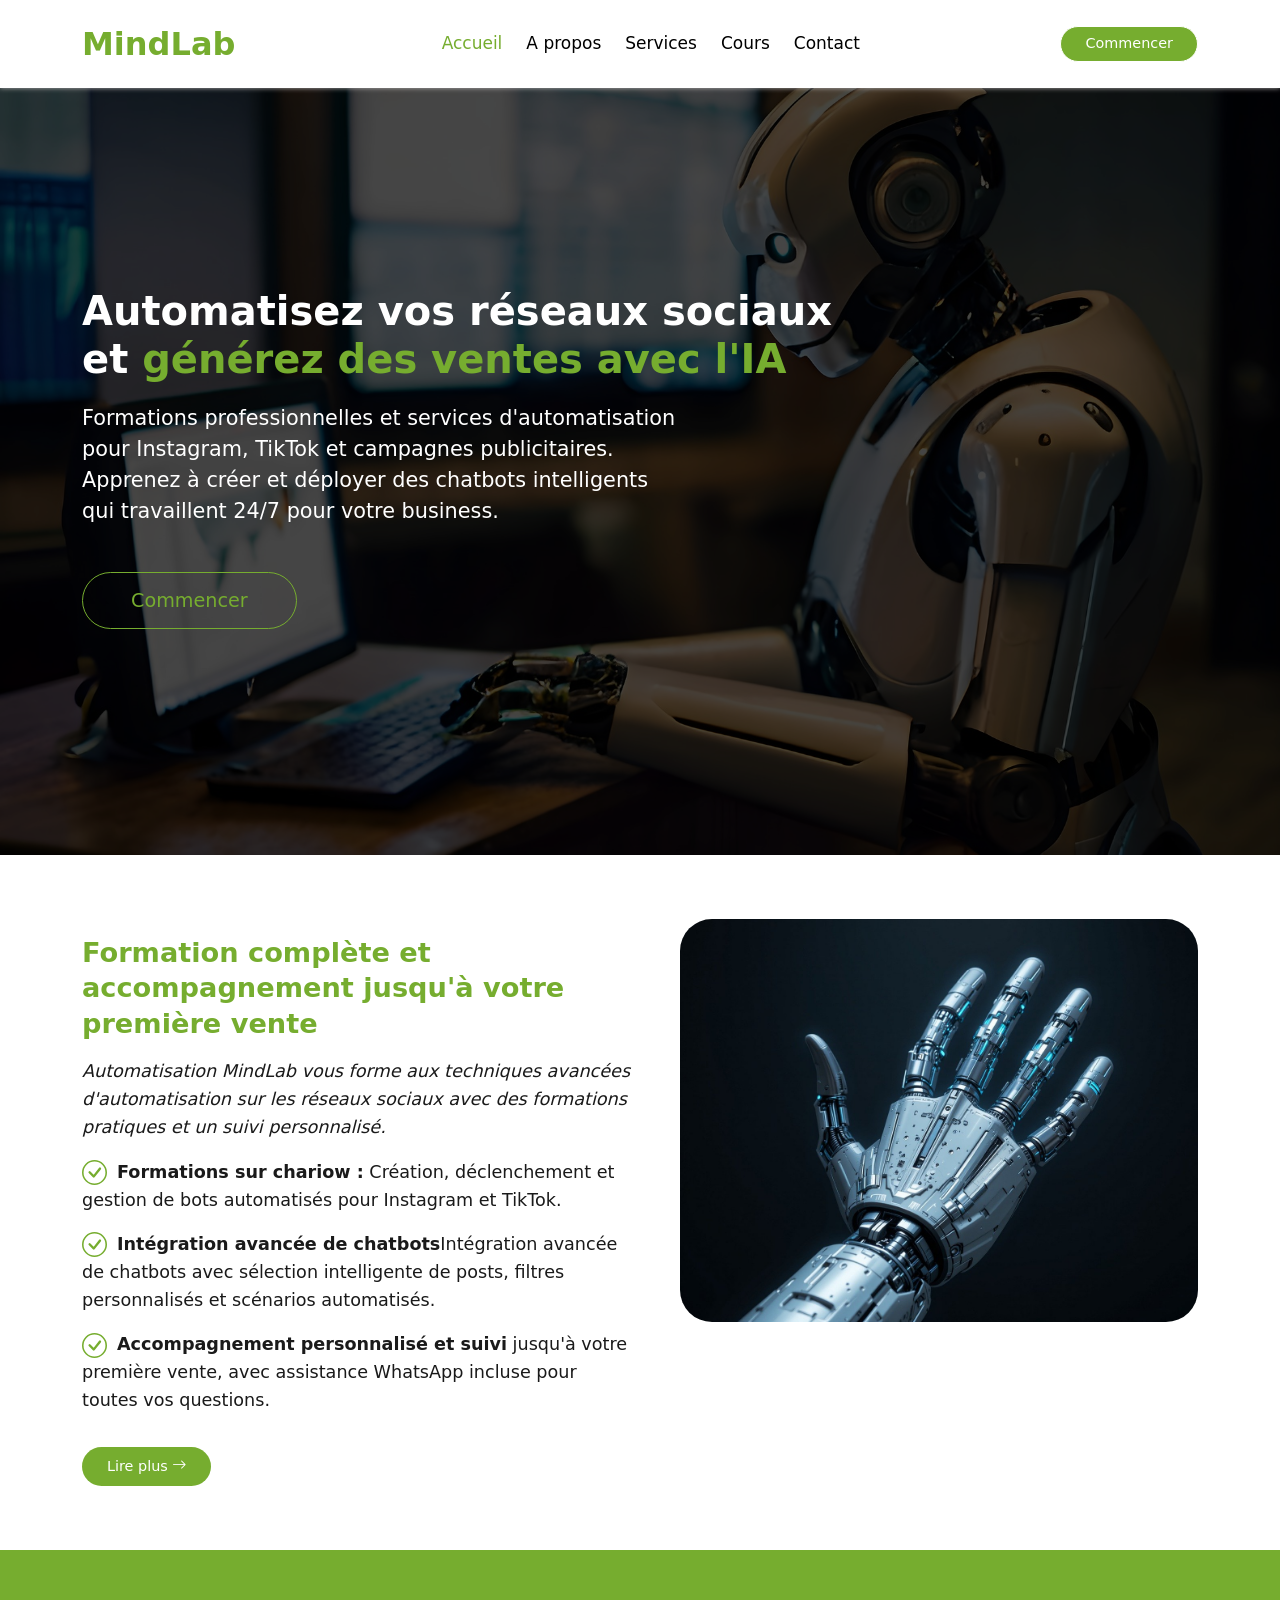
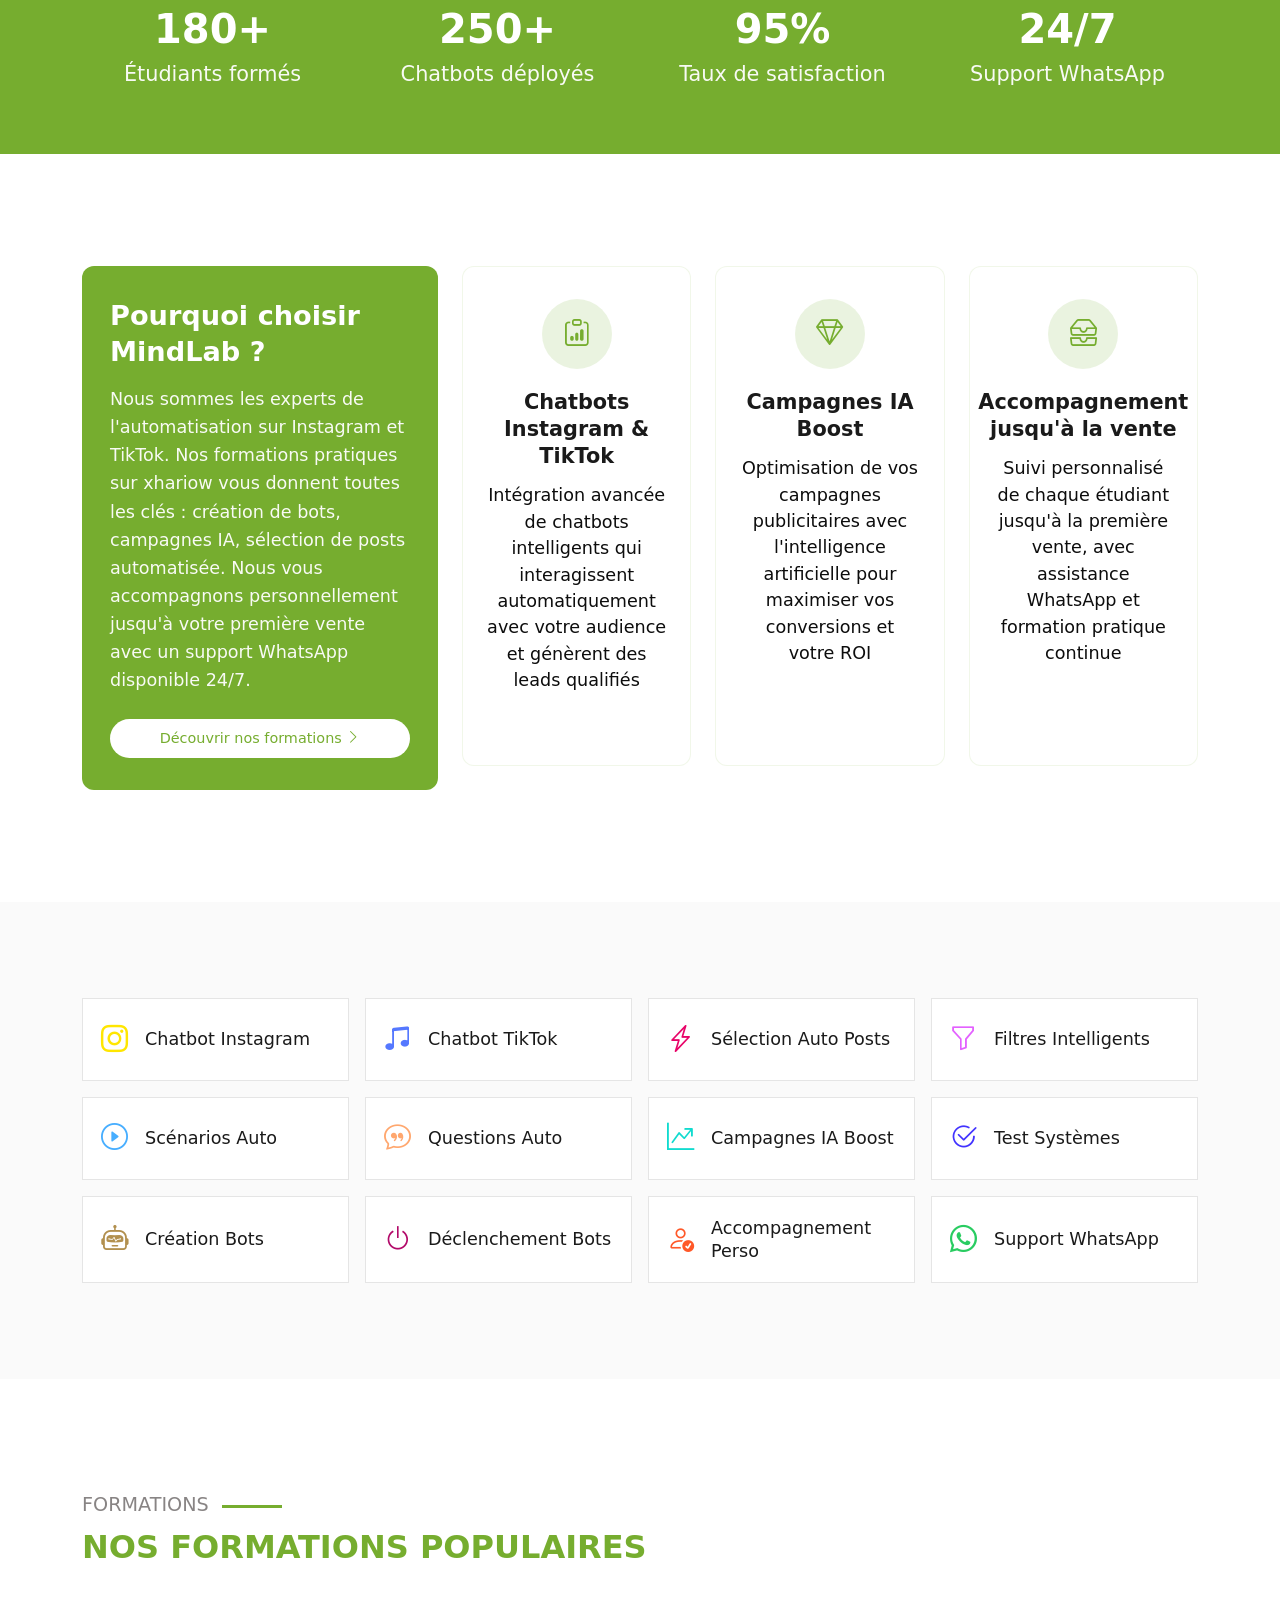
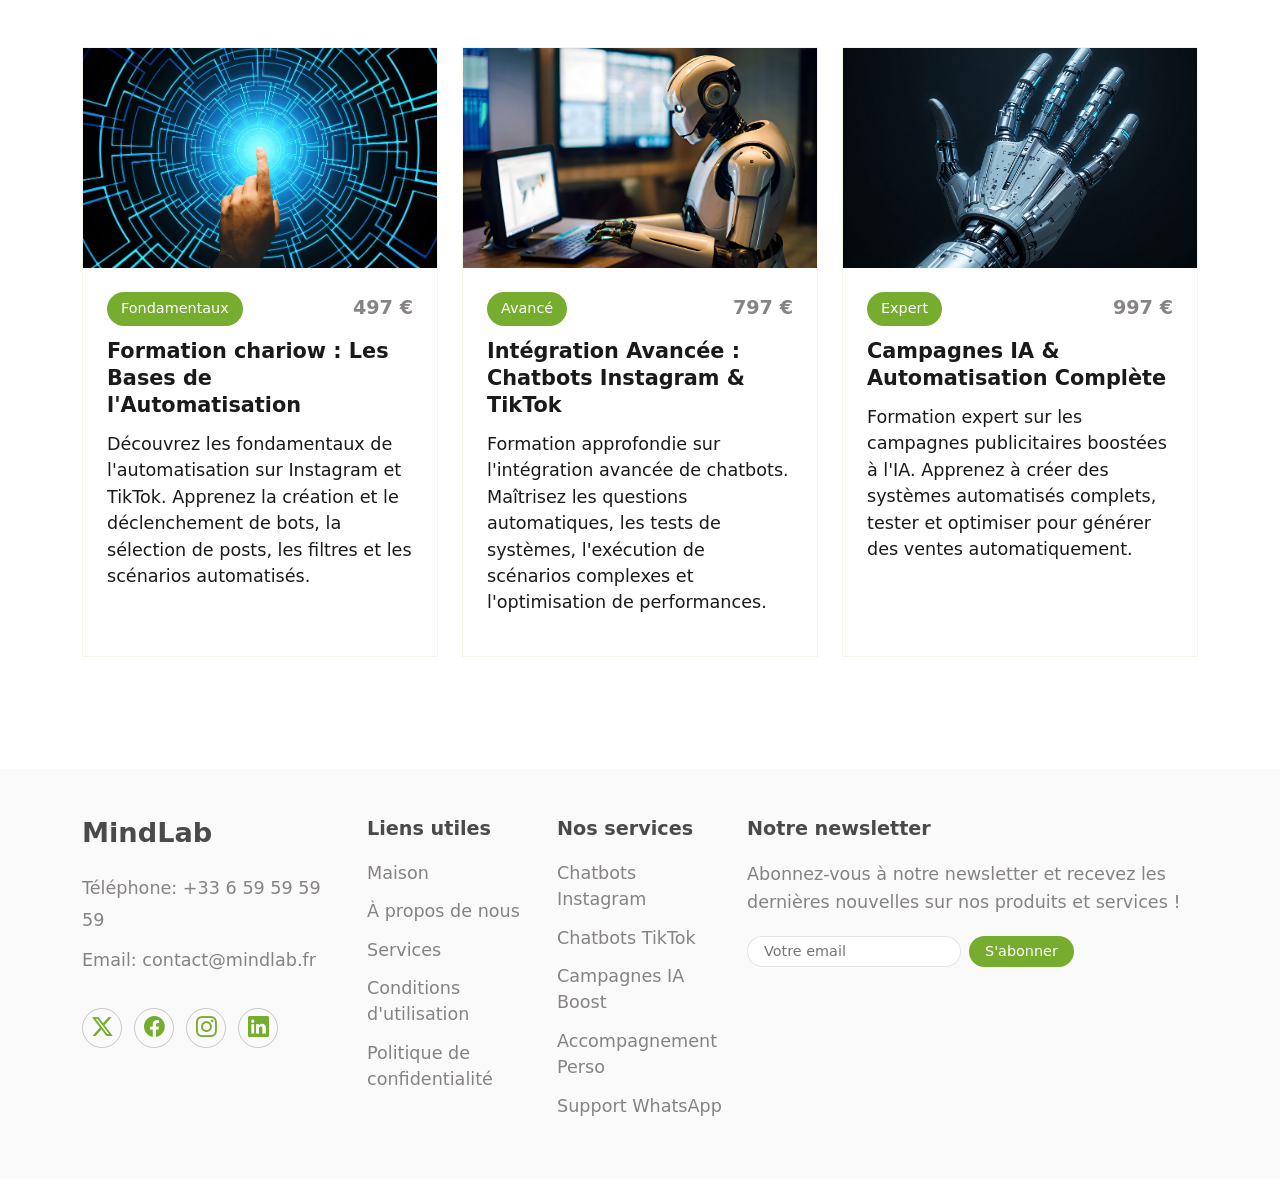
==== index.html @ fca3a64e "Premier depot" ====
<!DOCTYPE html>
<html lang="fr">
<head>
    <meta charset="UTF-8">
    <meta name="viewport" content="width=device-width, initial-scale=1.0">
    <title>Automatisation MindLab - Chatbots & Automatisation Réseaux Sociaux</title>

    <link rel="preconnect" href="https://fonts.googleapis.com">
<link rel="preconnect" href="https://fonts.gstatic.com" crossorigin>
<link href="https://fonts.googleapis.com/css2?family=Montserrat:ital,wght@0,100..900;1,100..900&display=swap" rel="stylesheet">

    <link href="https://cdn.jsdelivr.net/npm/bootstrap@5.3.8/dist/css/bootstrap.min.css" rel="stylesheet" integrity="sha384-sRIl4kxILFvY47J16cr9ZwB07vP4J8+LH7qKQnuqkuIAvNWLzeN8tE5YBujZqJLB" crossorigin="anonymous">
    <link rel="stylesheet" href="https://cdn.jsdelivr.net/npm/bootstrap-icons@1.13.1/font/bootstrap-icons.min.css">
    <link rel="stylesheet" href="assets/css/style.css">
    <link rel="stylesheet" href="assets/css/variables.css">
    <link rel="stylesheet" href="assets/css/composants.css">
    <link rel="stylesheet" href="assets/css/apropos.css">
    <link rel="stylesheet" href="assets/css/cours.css">
    <link rel="stylesheet" href="assets/css/formateur.css">
    <link rel="stylesheet" href="assets/css/evenement.css">
  </head>
<body>

  <header id="header">  
    <nav class="navbar fixed-top navbar-expand-lg">
        <div class="container">
          <a class="navbar-brand fw-bold fs-2 mentor text-primary" href="#" >MindLab</a>
          
          <!-- Menu burger personnalisé pour mobile/tablette -->
          <button class="custom-burger d-lg-none" type="button" id="customBurger" aria-label="Toggle navigation">
            <span class="burger-line"></span>
            <span class="burger-line"></span>
            <span class="burger-line"></span>
          </button>
          
          <!-- Menu desktop (visible à partir de lg) -->
          <div class="collapse navbar-collapse d-none d-lg-flex" id="navbarNavDropdown">
            <ul class="navbar-nav text-center mx-auto">
              <li class="nav-item">
                <a class="nav-link active text-primary" aria-current="page" href="index.html">Accueil</a>
              </li>
              <li class="nav-item">
                <a class="nav-link active" aria-current="page" href="cours.html">A propos</a>
              </li>
              <li class="nav-item">
                <a class="nav-link active" aria-current="page" href="formateur.html">Services</a>
              </li>
              <li class="nav-item">
                <a class="nav-link active" aria-current="page" href="evenement.html">Cours</a>
              </li>
              <li class="nav-item">
                <a class="nav-link active" aria-current="page" href="#">Contact</a>
              </li>
          </ul>
          <div class="nav-item text-end ms-auto">
            <a class="btn rounded-5 px-4" href="#">Commencer</a>
          </div>
          </div>
        </div>
      </nav>
      
      <!-- Menu mobile/tablette (affiché à gauche) -->
      <div class="mobile-menu-overlay" id="menuOverlay"></div>
      <div class="mobile-menu" id="mobileMenu">
        <div class="mobile-menu-content">
          <ul class="mobile-nav-list">
            <li class="mobile-nav-item">
              <a class="mobile-nav-link active text-primary" href="index.html">Accueil</a>
            </li>
            <li class="mobile-nav-item">
              <a class="mobile-nav-link" href="cours.html">A propos</a>
            </li>
            <li class="mobile-nav-item">
              <a class="mobile-nav-link" href="formateur.html">Services</a>
            </li>
            <li class="mobile-nav-item">
              <a class="mobile-nav-link" href="evenement.html">Cours</a>
            </li>
            <li class="mobile-nav-item">
              <a class="mobile-nav-link" href="#">Contact</a>
            </li>
            <li class="mobile-nav-item mt-4">
              <a class="btn rounded-5 px-4 w-100 text-center d-block" href="#">Commencer</a>
            </li>
          </ul>
        </div>
      </div>


      <div class="banner">
        <div class="banner-img">
          <div class="banner-overlay">
            <div class="banner-body container pt-5">
              <h1 class="titre">
                Automatisez vos réseaux sociaux<br>
                et <span style="color: var(--color-primary);">générez des ventes avec l'IA</span></h1>
                <p class="avant-titre">Formations professionnelles et services d'automatisation pour Instagram, TikTok et campagnes publicitaires. Apprenez à créer et déployer des chatbots intelligents qui travaillent 24/7 pour votre business.</p>
                <a class="commencer btn-h text-light btn-outline-primary rounded-5 px-5 py-3" style="font-size: var(--fs-sm) !important;">Commencer</a>
            
            </div>
          </div>
        </div>
      </div>
    </header>

    <main>

      <section class="container section1">
        <div class="row my-5 g-3">
          <!-- Image en haut sur mobile/tablette, à droite sur desktop -->
          <div class="col-12 col-lg-6 order-1 order-lg-2">
            <div class="section1-image-wrapper">
              <img src="assets/img/ai-generated-9342713_1280.jpg" class="section1-image w-100 rounded-5" alt="Formation automatisation">
            </div>
          </div>
          <!-- Texte en bas sur mobile/tablette, à gauche sur desktop -->
          <div class="col-12 col-lg-6 order-2 order-lg-1">
            <h3 class="my-3">Formation complète et accompagnement jusqu'à votre première vente</h3>
            <p style="font-style: italic;">Automatisation MindLab vous forme aux techniques avancées d'automatisation sur les réseaux sociaux avec des formations pratiques et un suivi personnalisé.</p>
              <p><svg style="margin-right: 10px;" xmlns="http://www.w3.org/2000/svg" width="25" height="25" fill="rgb(30, 113, 185)" class="bi bi-check-circle" viewBox="0 0 16 16">
                    <path d="M8 15A7 7 0 1 1 8 1a7 7 0 0 1 0 14m0 1A8 8 0 1 0 8 0a8 8 0 0 0 0 16"/>
                    <path d="m10.97 4.97-.02.022-3.473 4.425-2.093-2.094a.75.75 0 0 0-1.06 1.06L6.97 11.03a.75.75 0 0 0 1.079-.02l3.992-4.99a.75.75 0 0 0-1.071-1.05"/>
                  </svg><span class="fw-bold">Formations sur chariow :</span> Création, déclenchement et gestion de bots automatisés pour Instagram et TikTok.</p>
              <p><svg style="margin-right: 10px;" xmlns="http://www.w3.org/2000/svg" width="25" height="25" fill="rgb(30, 113, 185)" class="bi bi-check-circle" viewBox="0 0 16 16">
                    <path d="M8 15A7 7 0 1 1 8 1a7 7 0 0 1 0 14m0 1A8 8 0 1 0 8 0a8 8 0 0 0 0 16"/>
                    <path d="m10.97 4.97-.02.022-3.473 4.425-2.093-2.094a.75.75 0 0 0-1.06 1.06L6.97 11.03a.75.75 0 0 0 1.079-.02l3.992-4.99a.75.75 0 0 0-1.071-1.05"/>
                  </svg><span class="fw-bold">Intégration avancée de chatbots</span>Intégration avancée de chatbots avec sélection intelligente de posts, filtres personnalisés et scénarios automatisés.</span></p>
              <p><svg style="margin-right: 10px;" xmlns="http://www.w3.org/2000/svg" width="25" height="25" fill="rgb(30, 113, 185)" class="bi bi-check-circle" viewBox="0 0 16 16">
                    <path d="M8 15A7 7 0 1 1 8 1a7 7 0 0 1 0 14m0 1A8 8 0 1 0 8 0a8 8 0 0 0 0 16"/>
                    <path d="m10.97 4.97-.02.022-3.473 4.425-2.093-2.094a.75.75 0 0 0-1.06 1.06L6.97 11.03a.75.75 0 0 0 1.079-.02l3.992-4.99a.75.75 0 0 0-1.071-1.05"/>
                  </svg><span class="fw-bold">Accompagnement personnalisé et suivi</span> jusqu'à votre première vente, avec assistance WhatsApp incluse pour toutes vos questions.</span></p>
            
                  
              <a href="" class="btn  rounded-5 px-4 py-2 my-3">
              Lire plus
              <i class="bi bi-arrow-right"></i>
            </a>
          </div>
        </div>
      </section>


      <section class="container-fluid section2">
          <div class="container text-center">
            <div class="row g-3 g-md-4">
              <div class="col-6 col-md-6 col-lg-3">
                <div class="section2-item">
                  <span class="box">180+</span>
                  <p class="section2-label">Étudiants formés</p>
                </div>
              </div>
              <div class="col-6 col-md-6 col-lg-3">
                <div class="section2-item">
                  <span class="box">250+</span>
                  <p class="section2-label">Chatbots déployés</p>
                </div>
              </div>
              <div class="col-6 col-md-6 col-lg-3">
                <div class="section2-item">
                  <span class="box">95%</span>
                  <p class="section2-label">Taux de satisfaction</p>
                </div>
              </div>
              <div class="col-6 col-md-6 col-lg-3">
                <div class="section2-item">
                  <span class="box">24/7</span>
                  <p class="section2-label">Support WhatsApp</p>
                </div>
              </div>
            </div>
          </div>
      </section>


      <section id="section3" class="section3-wrapper">
        <div class="container py-5">
          <div class="row g-4">
            <!-- Carte principale à gauche (comme dans l'image) -->
            <div class="col-12 col-lg-4 mb-4 mb-lg-0 d-flex">
              <div class="section3-main-card w-100">
                <h2 class="section3-main-title">Pourquoi choisir MindLab ?</h2>
                <p class="section3-main-text">Nous sommes les experts de l'automatisation sur Instagram et TikTok. 
                  Nos formations pratiques sur xhariow vous donnent toutes les clés : création de bots, campagnes IA, sélection de posts automatisée. 
                  Nous vous accompagnons personnellement jusqu'à votre première vente avec un support WhatsApp disponible 24/7.
                </p>
                <a href="#" class="btn rounded-5 py-2" style="background-color: var(--color-white) !important; color: var(--color-primary) !important;">
                  Découvrir nos formations
                  <i class="bi bi-chevron-right"></i>
                </a>
              </div>
            </div>

            <!-- 3 Cartes de services à droite (comme dans l'image) -->
            <div class="col-12 col-lg-8">
              <div class="row g-4 h-100">
                <div class="col-12 col-md-6 col-xl-4 d-flex">
                  <div class="section3-service-card w-100">
                    <div class="section3-icon-wrapper">
                      <i class="bi bi-clipboard-data section3-icon"></i>
                    </div>
                    <h4 class="section3-service-title">Chatbots Instagram & TikTok</h4>
                    <p class="section3-service-text">Intégration avancée de chatbots intelligents qui interagissent automatiquement avec votre audience et génèrent des leads qualifiés</p>
                  </div>
                </div>
                <div class="col-12 col-md-6 col-xl-4 d-flex">
                  <div class="section3-service-card w-100">
                    <div class="section3-icon-wrapper">
                      <i class="bi bi-gem section3-icon"></i>
                    </div>
                    <h4 class="section3-service-title">Campagnes IA Boost</h4>
                    <p class="section3-service-text">Optimisation de vos campagnes publicitaires avec l'intelligence artificielle pour maximiser vos conversions et votre ROI</p>
                  </div>
                </div>
                <div class="col-12 col-md-6 col-xl-4 d-flex">
                  <div class="section3-service-card w-100">
                    <div class="section3-icon-wrapper">
                      <i class="bi bi-inboxes section3-icon"></i>
                    </div>
                    <h4 class="section3-service-title">Accompagnement jusqu'à la vente</h4>
                    <p class="section3-service-text">Suivi personnalisé de chaque étudiant jusqu'à la première vente, avec assistance WhatsApp et formation pratique continue</p>
                  </div>
                </div>
              </div>
            </div>
          </div>
        </div>
      </section>

      <section id="section4" class="section4-wrapper">
        <div class="container py-5">
          <div class="row g-3">
            <div class="col-12 col-md-6 col-lg-3">
              <div class="section4-card">
                <i class="bi bi-instagram section4-icon" style="color: rgb(255, 230, 0);"></i>
                <span class="section4-label">Chatbot Instagram</span>
              </div>
            </div>
            <div class="col-12 col-md-6 col-lg-3">
              <div class="section4-card">
                <i class="bi bi-music-note-beamed section4-icon" style="color: #5578ff;"></i>
                <span class="section4-label">Chatbot TikTok</span>
              </div>
            </div>
            <div class="col-12 col-md-6 col-lg-3">
              <div class="section4-card">
                <i class="bi bi-lightning-charge section4-icon" style="color: #e80368;"></i>
                <span class="section4-label">Sélection Auto Posts</span>
              </div>
            </div>
            <div class="col-12 col-md-6 col-lg-3">
              <div class="section4-card">
                <i class="bi bi-funnel section4-icon" style="color: #e361ff;"></i>
                <span class="section4-label">Filtres Intelligents</span>
              </div>
            </div>
            <div class="col-12 col-md-6 col-lg-3">
              <div class="section4-card">
                <i class="bi bi-play-circle section4-icon" style="color: #47aeff;"></i>
                <span class="section4-label">Scénarios Auto</span>
              </div>
            </div>
            <div class="col-12 col-md-6 col-lg-3">
              <div class="section4-card">
                <i class="bi bi-chat-quote section4-icon" style="color: #ffa76e;"></i>
                <span class="section4-label">Questions Auto</span>
              </div>
            </div>
            <div class="col-12 col-md-6 col-lg-3">
              <div class="section4-card">
                <i class="bi bi-graph-up-arrow section4-icon" style="color: #11dbcf;"></i>
                <span class="section4-label">Campagnes IA Boost</span>
              </div>
            </div>
            <div class="col-12 col-md-6 col-lg-3">
              <div class="section4-card">
                <i class="bi bi-check2-circle section4-icon" style="color: #4233ff;"></i>
                <span class="section4-label">Test Systèmes</span>
              </div>
            </div>
            <div class="col-12 col-md-6 col-lg-3">
              <div class="section4-card">
                <i class="bi bi-robot section4-icon" style="color: #b2904f;"></i>
                <span class="section4-label">Création Bots</span>
              </div>
            </div>
            <div class="col-12 col-md-6 col-lg-3">
              <div class="section4-card">
                <i class="bi bi-power section4-icon" style="color: #b20969;"></i>
                <span class="section4-label">Déclenchement Bots</span>
              </div>
            </div>
            <div class="col-12 col-md-6 col-lg-3">
              <div class="section4-card">
                <i class="bi bi-person-check section4-icon" style="color: #ff5828;"></i>
                <span class="section4-label">Accompagnement Perso</span>
              </div>
            </div>
            <div class="col-12 col-md-6 col-lg-3">
              <div class="section4-card">
                <i class="bi bi-whatsapp section4-icon" style="color: #29cc61;"></i>
                <span class="section4-label">Support WhatsApp</span>
              </div>
            </div>
          </div>
        </div>
      </section>

      <section id="section5" class="section5-wrapper">
        <div class="container py-5">
          <div class="section5-header mb-4 pb-5">
            <span class="section5-label">FORMATIONS</span>
            <div class="section5-line"></div>
            <h2 class="section5-title">NOS FORMATIONS POPULAIRES</h2>
          </div>
          
          <div class="row g-4">
            <div class="col-12 col-md-6 col-lg-4">
              <a href="">
                <div class="section5-card">
                  <div class="section5-image-wrapper">
                    <img src="assets/img/technology-3389885_1920.jpg" class="section5-image" alt="Formation Fondamentaux">
                  </div>
                  <div class="section5-card-body">
                    <div class="section5-badge-price">
                      <span class="section5-badge">Fondamentaux</span>
                      <span class="section5-price">497 €</span>
                    </div>
                    <h5 class="section5-card-title">Formation chariow : Les Bases de l'Automatisation</h5>
                    <p class="section5-card-text">Découvrez les fondamentaux de l'automatisation sur Instagram et TikTok. Apprenez la création et le déclenchement de bots, la sélection de posts, les filtres et les scénarios automatisés.</p>
                    
                  </div>
                </div>
              </a>
            </div>
            
            <div class="col-12 col-md-6 col-lg-4">
              <a href="">
                <div class="section5-card">
                  <div class="section5-image-wrapper">
                    <img src="assets/img/robot-8781973_1920.jpg" class="section5-image" alt="Formation Avancée">
                  </div>
                  <div class="section5-card-body">
                    <div class="section5-badge-price">
                      <span class="section5-badge">Avancé</span>
                      <span class="section5-price">797 €</span>
                    </div>
                    <h5 class="section5-card-title">Intégration Avancée : Chatbots Instagram & TikTok</h5>
                    <p class="section5-card-text">Formation approfondie sur l'intégration avancée de chatbots. Maîtrisez les questions automatiques, les tests de systèmes, l'exécution de scénarios complexes et l'optimisation de performances.</p>
                    
                  </div>
                </div>
              </a>
            </div>
            
            <div class="col-12 col-md-6 col-lg-4">
              <a href="">
                <div class="section5-card">
                  <div class="section5-image-wrapper">
                    <img src="assets/img/ai-generated-9342713_1280.jpg" class="section5-image" alt="Formation Expert">
                  </div>
                  <div class="section5-card-body">
                    <div class="section5-badge-price">
                      <span class="section5-badge">Expert</span>
                      <span class="section5-price">997 €</span>
                    </div>
                    <h5 class="section5-card-title">Campagnes IA & Automatisation Complète</h5>
                    <p class="section5-card-text">Formation expert sur les campagnes publicitaires boostées à l'IA. Apprenez à créer des systèmes automatisés complets, tester et optimiser pour générer des ventes automatiquement.</p>
  
                    
                  </div>
                </div>
              </a>
            </div>
          </div>
        </div>
      </section>

  </main>

  <footer class="footer-wrapper">
    <div class="container py-5">
      <div class="row g-4">
        <!-- Colonne 1: MindLab -->
        <div class="col-lg-3 col-md-6 col-12">
          <h4 class="footer-brand">MindLab</h4>
          <div class="footer-contact">
            <p class="footer-phone">Téléphone: +33 6 59 59 59 59</p>
            <p class="footer-email">Email: contact@mindlab.fr</p>
          </div>
          <div class="footer-social">
            <a href="#" class="footer-social-icon" aria-label="Twitter">
              <i class="bi bi-twitter-x"></i>
            </a>
            <a href="#" class="footer-social-icon" aria-label="Facebook">
              <i class="bi bi-facebook"></i>
            </a>
            <a href="#" class="footer-social-icon" aria-label="Instagram">
              <i class="bi bi-instagram"></i>
            </a>
            <a href="#" class="footer-social-icon" aria-label="LinkedIn">
              <i class="bi bi-linkedin"></i>
            </a>
          </div>
        </div>
        
        <!-- Colonne 2: Liens utiles -->
        <div class="col-lg-2 col-md-6 col-12">
          <h5 class="footer-heading">Liens utiles</h5>
          <ul class="footer-links">
            <li><a href="#" class="footer-link">Maison</a></li>
            <li><a href="#" class="footer-link">À propos de nous</a></li>
            <li><a href="#" class="footer-link">Services</a></li>
            <li><a href="#" class="footer-link">Conditions d'utilisation</a></li>
            <li><a href="#" class="footer-link">Politique de confidentialité</a></li>
          </ul>
        </div>
        
        <!-- Colonne 3: Nos services -->
        <div class="col-lg-2 col-md-6 col-12">
          <h5 class="footer-heading">Nos services</h5>
          <ul class="footer-links">
            <li><a href="#" class="footer-link">Chatbots Instagram</a></li>
            <li><a href="#" class="footer-link">Chatbots TikTok</a></li>
            <li><a href="#" class="footer-link">Campagnes IA Boost</a></li>
            <li><a href="#" class="footer-link">Accompagnement Perso</a></li>
            <li><a href="#" class="footer-link">Support WhatsApp</a></li>
          </ul>
        </div>
        
        <!-- Colonne 4: Newsletter -->
        <div class="col-lg-5 col-md-6 col-12">
          <h5 class="footer-heading">Notre newsletter</h5>
          <p class="footer-newsletter-text">Abonnez-vous à notre newsletter et recevez les dernières nouvelles sur nos produits et services !</p>
          <form class="footer-newsletter-form">
            <div class="footer-newsletter-input-wrapper">
              <input type="email" class="footer-newsletter-input" id="footerEmail" placeholder="Votre email" aria-label="Adresse email">
              <button type="submit" class="footer-newsletter-btn">S'abonner</button>
            </div>
          </form>
        </div>
      </div>
    </div>
  </footer>

  <a href="#header" id="fleche" class="flechebas d-flex align-items-center justify-content-center active rounded-pill">
    <i class="bi bi-arrow-up-short"></i>
  </a>

  <script src="https://cdn.jsdelivr.net/npm/bootstrap@5.3.8/dist/js/bootstrap.bundle.min.js" integrity="sha384-FKyoEForCGlyvwx9Hj09JcYn3nv7wiPVlz7YYwJrWVcXK/BmnVDxM+D2scQbITxI" crossorigin="anonymous"></script>
  <script src="assets/js/script.js"></script>
</body>
</html>

</html>
---- assets/css/style.css ----
* {
    margin: 0;
    padding: 0;
    text-decoration: none !important;
}


nav {
    font-weight: 500;
    font-size: 17px;
    background-color: white;
    box-shadow: 0px 0px 5px rgb(175, 173, 173);
    z-index: 1030;
    position: relative;
    -webkit-font-smoothing: antialiased;
    -moz-osx-font-smoothing: grayscale;
}

nav li {
    margin: 15px 4px;
}

nav .mentor {
    margin-right: 100px;
}

header .navbar ul li a:hover {
    color: var(--color-primary) !important;
}

/* Menu burger personnalisé */
.custom-burger {
    display: flex;
    flex-direction: column;
    justify-content: space-around;
    width: 30px;
    height: 25px;
    background: transparent;
    border: none;
    cursor: pointer;
    padding: 0;
    z-index: 1051;
    position: relative;
    transition: all 0.3s ease;
    -webkit-font-smoothing: antialiased;
    -moz-osx-font-smoothing: grayscale;
}

.burger-line {
    width: 100%;
    height: 3px;
    background-color: var(--color-dark);
    border-radius: 2px;
    transition: all 0.3s ease;
    transform-origin: center;
    display: block;
    will-change: transform;
}

.custom-burger:hover .burger-line {
    background-color: var(--color-primary);
}

.custom-burger.active .burger-line {
    background-color: var(--color-dark);
}

.custom-burger.active .burger-line:nth-child(1) {
    transform: rotate(45deg) translate(7px, 7px);
}

.custom-burger.active .burger-line:nth-child(2) {
    opacity: 0;
    transform: translateX(-30px);
}

.custom-burger.active .burger-line:nth-child(3) {
    transform: rotate(-45deg) translate(7px, -7px);
}

/* Menu mobile */
.mobile-menu {
    position: fixed;
    top: 0;
    left: -100%;
    width: 300px;
    max-width: 85vw;
    height: 100vh;
    background-color: var(--color-white);
    box-shadow: 2px 0 15px rgba(0, 0, 0, 0.15);
    transition: left 0.3s ease;
    z-index: 1050;
    overflow-y: auto;
    -webkit-font-smoothing: antialiased;
    -moz-osx-font-smoothing: grayscale;
    will-change: left;
}

.mobile-menu.active {
    left: 0;
}

.mobile-menu-overlay {
    position: fixed;
    top: 0;
    left: 0;
    width: 100%;
    height: 100vh;
    background-color: rgba(0, 0, 0, 0.5);
    opacity: 0;
    visibility: hidden;
    transition: opacity 0.3s ease, visibility 0.3s ease;
    z-index: 1049;
    /* Retiré backdrop-filter pour éviter le flou */
}

.mobile-menu-overlay.active {
    opacity: 1;
    visibility: visible;
}

.mobile-menu-content {
    padding: 100px 30px 30px;
    height: 100%;
    position: relative;
    z-index: 1;
}

.mobile-nav-list {
    list-style: none;
    padding: 0;
    margin: 0;
    text-align: left;
}

.mobile-nav-item {
    margin-bottom: 10px;
}

.mobile-nav-link {
    display: block;
    padding: 15px 0;
    font-size: var(--fs-base);
    font-weight: var(--fw-medium);
    color: var(--color-dark);
    text-decoration: none;
    transition: color 0.3s ease, padding-left 0.3s ease;
    border-bottom: 1px solid rgba(var(--color-primary-rgb), 0.1);
    position: relative;
    padding-left: 10px;
    -webkit-font-smoothing: antialiased;
    -moz-osx-font-smoothing: grayscale;
}

.mobile-nav-link::before {
    content: '';
    position: absolute;
    left: 0;
    top: 0;
    height: 100%;
    width: 3px;
    background-color: var(--color-primary);
    transform: scaleY(0);
    transition: transform 0.3s ease;
    transform-origin: top;
}

.mobile-nav-link:hover,
.mobile-nav-link.active {
    color: var(--color-primary);
    padding-left: 15px;
}

.mobile-nav-link:hover::before,
.mobile-nav-link.active::before {
    transform: scaleY(1);
}

/* Cacher le menu burger Bootstrap par défaut */
.navbar-toggler {
    display: none !important;
} 


header p {
    font-size: 25px;
    margin-bottom: 60px;
}

header a {
    border-color: white !important;
}

header a:hover {
    border-color: rgb(77, 77, 163) !important;
}

ol li {
    margin: 10px;
}

/* Section 1 - Image responsive */
.section1-image-wrapper {
    width: 100%;
    max-width: 100%;
    overflow: hidden;
}

.section1-image {
    width: 100%;
    height: auto;
    object-fit: cover;
    display: block;
    max-width: 100%;
}

@media (max-width: 991.98px) {
    .section1-image {
        max-height: 400px;
        object-fit: cover;
    }
}

@media (min-width: 992px) {
    .section1-image-wrapper {
        padding-left: 2rem;
    }
}

/* Statistiques */


.section2 {
    background-color: var(--color-primary);
}

.section2 .box {
    color: var(--color-white);
    font-size: var(--fs-lg);
    font-weight: var(--fw-bold);
}

.section2-item {
    display: flex;
    flex-direction: column;
    align-items: center;
    justify-content: center;
    min-height: 120px;
}

.section2-label {
    color: var(--color-white);
    font-size: var(--fs-0);
    font-weight: var(--fw-medium);
    opacity: 0.95;
}

@media (max-width: 575.98px) {
    .section2 {
        padding: 2rem 0;
    }
    
    .section2 .box {
        font-size: var(--fs-lg);
    }
    
    .section2-item {
        padding: 1rem 0.5rem;
        min-height: 100px;
    }
    
    .section2-label {
        font-size: var(--fs-s);
    }
}

@media (min-width: 576px) and (max-width: 991.98px) {
    .section2 .box {
        font-size: var(--fs-xl);
    }
    
    .section2-item {
        min-height: 110px;
    }
}

@media (min-width: 992px) {
    .section2 {
        padding: 2rem 0;
    }
    
    .section2 .box {
        font-size: var(--fs-xxl);
    }
    
    .section2-item {
        padding: 0rem 1rem;
        min-height: 140px;
    }
    
    .section2-label {
        font-size: var(--fs-base);
    }
}

/* Banner */
.banner {
    background-color: var(--color-black);
}

.banner .banner-img {
    background-image: url(../img/robot-8781973_1920.jpg);
    background-size: cover;
    background-position: center;
}

.banner .banner-overlay {
    height: 95vh;
    background-color: rgba(0, 0, 0, 0.726);
    display: flex;
    align-items: center;
}

.banner-overlay .banner-body {
    color: var(--color-white);
}

.banner-overlay .banner-body h1 {
    font-size: var(--fs-xxxl);
    font-weight: var(--fw-bold);
    margin-bottom: 20px;
    line-height: 1.2;
}

.banner-overlay .banner-body p {
    font-size: var(--fs-lg);
    font-weight: var(--fw-normal);
    max-width: 600px;
}


/* Section 1 - À propos */
.section1 h3 {
    font-size: var(--fs-lg);
    font-weight: var(--fw-bold);
    color: var(--color-primary);
    line-height: 1.3;
}

.section1 p {
    font-size: var(--fs-0);
    color: var(--color-dark);
    line-height: 1.6;
}

.section1 svg {
    fill: var(--color-primary);
}

/* Section 3 - Pourquoi nous choisir (inspiré de l'image) */
.section3-wrapper {
    background-color: var(--color-white);
    padding: 4rem 0;
}

/* Carte principale à gauche (fond vert) */
.section3-main-card {
    background-color: var(--color-primary);
    padding: 2rem 1.75rem;
    border-radius: 12px;
    height: 100%;
    display: flex;
    flex-direction: column;
    justify-content: space-between;
    min-height: 100%;
}

.section3-main-title {
    font-size: var(--fs-lg);
    font-weight: var(--fw-bold);
    color: var(--color-white);
    margin-bottom: 1rem;
    line-height: 1.3;
    text-align: left;
}

.section3-main-text {
    font-size: var(--fs-0);
    line-height: 1.6;
    color: var(--color-white);
    margin-bottom: 1.5rem;
    text-align: left;
    opacity: 0.95;
    flex-grow: 1;
}

/* Bouton dans la carte principale */
.section3-main-btn {
    display: inline-flex;
    align-items: center;
    gap: 0.5rem;
    background-color: var(--color-white);
    color: var(--color-primary);
    padding: 0.65rem 1.25rem;
    border-radius: 50px;
    font-weight: var(--fw-medium);
    font-size: var(--fs-sm);
    text-decoration: none;
    transition: all 0.3s ease;
    border: none;
    width: fit-content;
    margin-top: auto;
}

.section3-main-btn:hover {
    background-color: rgba(255, 255, 255, 0.9);
    transform: translateX(5px);
}

.section3-main-btn i {
    transition: transform 0.3s ease;
    font-size: var(--fs-base);
}

.section3-main-btn:hover i {
    transform: translateX(3px);
}

/* Cartes de services à droite (fond blanc) */
.section3-service-card {
    background-color: var(--color-white);
    border: 1px solid rgba(var(--color-primary-rgb), 0.1);
    border-radius: 12px;
    padding: 2rem 1.5rem;
    height: 100%;
    display: flex;
    flex-direction: column;
    align-items: center;
    text-align: center;
    transition: all 0.3s ease;
    min-height: 100%;
}

.section3-service-card:hover {
    box-shadow: 0 5px 15px rgba(0, 0, 0, 0.1);
    transform: translateY(-3px);
}

/* Icône dans cercle vert clair */
.section3-icon-wrapper {
    width: 70px;
    height: 70px;
    border-radius: 50%;
    background-color: rgba(var(--color-primary-rgb), 0.15);
    border-color: rgba(var(--color-primary-rgb), 0.3);
    display: flex;
    align-items: center;
    justify-content: center;
    margin-bottom: 1.25rem;
    transition: all 0.3s ease;
    flex-shrink: 0;
}

.section3-service-card:hover .section3-icon-wrapper {
    background-color: rgba(var(--color-primary-rgb), 0.15);
    border-color: rgba(var(--color-primary-rgb), 0.3);
}

.section3-icon {
    font-size: var(--fs-lg);
    color: var(--color-primary);
    transition: color 0.3s ease;
}

.section3-service-title {
    font-size: var(--fs-base);
    font-weight: var(--fw-bold);
    color: var(--color-dark);
    margin-bottom: 0.75rem;
    line-height: 1.3;
    text-align: center;
}

.section3-service-text {
    font-size: var(--fs-0);
    color: var(--color-black);
    line-height: 1.5;
    margin: 0;
    text-align: center;
    flex-grow: 1;
}

/* Responsive Section 3 */
@media (max-width: 991.98px) {
    .section3-wrapper {
        padding: 3rem 0;
    }
    
    .section3-main-card {
        padding: 1.75rem 1.5rem;
        margin-bottom: 2rem;
    }
    
    .section3-main-title {
        font-size: var(--fs-base);
        margin-bottom: 0.75rem;
    }
    
    .section3-main-text {
        font-size: var(--fs-s);
        margin-bottom: 1.25rem;
    }
    
    .section3-service-card {
        padding: 1.75rem 1.25rem;
        margin-bottom: 1.5rem;
    }
    
    .section3-icon-wrapper {
        width: 60px;
        height: 60px;
        margin-bottom: 1rem;
    }
    
    .section3-icon {
        font-size: var(--fs-base);
    }
    
    .section3-service-title {
        font-size: var(--fs-sm);
        margin-bottom: 0.5rem;
    }
    
    .section3-service-text {
        font-size: var(--fs-s);
    }
    
    .section3-main-btn {
        padding: 0.6rem 1.15rem;
        font-size: var(--fs-s);
    }
}

@media (max-width: 767.98px) {
    .section3-wrapper {
        padding: 2.5rem 0;
    }
    
    .section3-main-card {
        padding: 1.5rem 1.25rem;
    }
    
    .section3-service-card {
        padding: 1.5rem 1rem;
    }
}

@media (max-width: 575.98px) {
    .section3-wrapper {
        padding: 2rem 0;
    }
    
    .section3-main-card {
        padding: 1.25rem 1rem;
    }
    
    .section3-main-title {
        font-size: var(--fs-sm);
        margin-bottom: 0.5rem;
    }
    
    .section3-main-text {
        font-size: var(--fs-0);
        margin-bottom: 1rem;
    }
    
    .section3-main-btn {
        padding: 0.55rem 1rem;
        font-size: var(--fs-0);
        width: 100%;
        justify-content: center;
    }
    
    .section3-service-card {
        padding: 1.25rem 0.875rem;
    }
    
    .section3-icon-wrapper {
        width: 55px;
        height: 55px;
        margin-bottom: 0.75rem;
    }
    
    .section3-icon {
        font-size: var(--fs-sm);
    }
    
    .section3-service-title {
        font-size: var(--fs-s);
        margin-bottom: 0.5rem;
    }
    
    .section3-service-text {
        font-size: var(--fs-0);
    }
}

/* Section 4 - Services */
/* Section 4 - Services Grid (inspiré de l'image) */
.section4-wrapper {
    background-color: rgba(0, 0, 0, 0.02);
    padding: 3rem 0;
}

.section4-card {
    background-color: var(--color-white);
    border: 1px solid rgba(0, 0, 0, 0.1);
    border-radius: 0;
    padding: 1.25rem 1rem;
    display: flex;
    align-items: center;
    gap: 1rem;
    transition: all 0.3s ease;
    height: 100%;
    min-height: 70px;
}

.section4-card:hover {
    border-color: var(--color-primary);
    box-shadow: 0 3px 10px rgba(0, 0, 0, 0.1);
    transform: translateY(-2px);
}

.section4-icon {
    font-size: var(--fs-lg);
    flex-shrink: 0;
    width: 30px;
    text-align: center;
    transition: transform 0.3s ease;
}

.section4-card:hover .section4-icon {
    transform: scale(1.1);
}
.section4-card:hover .section4-label {
    color: var(--color-primary);
}

.section4-label {
    font-size: var(--fs-0);
    font-weight: var(--fw-medium);
    color: var(--color-dark);
    line-height: 1.3;
    flex-grow: 1;
}

/* Responsive Section 4 */
@media (max-width: 991.98px) {
    .section4-wrapper {
        padding: 2.5rem 0;
    }
    
    .section4-card {
        padding: 1rem 0.875rem;
        min-height: 65px;
    }
    
    .section4-icon {
        font-size: var(--fs-base);
        width: 25px;
    }
    
    .section4-label {
        font-size: var(--fs-sm);
    }
}

@media (max-width: 767.98px) {
    .section4-card {
        padding: 0.875rem 0.75rem;
        min-height: 60px;
    }
    
    .section4-icon {
        font-size: var(--fs-sm);
        width: 22px;
    }
    
    .section4-label {
        font-size: var(--fs-s);
    }
}

@media (max-width: 575.98px) {
    .section4-wrapper {
        padding: 2rem 0;
    }
    
    .section4-card {
        padding: 0.75rem 0.625rem;
        min-height: 55px;
        gap: 0.75rem;
    }
    
    .section4-icon {
        font-size: var(--fs-s);
        width: 20px;
    }
    
    .section4-label {
        font-size: var(--fs-0);
    }
}

/* Section 5 - Formations */
.section5-wrapper {
    background-color: var(--color-white);
    padding: 4rem 0;
}

.section5-header {
    margin-bottom: 3rem;
}

.section5-label {
    color: var(--color-text);
    font-size: var(--fs-sm);
    font-weight: var(--fw-medium);
    margin-right: 0.5rem;
}

.section5-line {
    height: 3px;
    width: 60px;
    background-color: var(--color-primary);
    display: inline-block;
    margin-right: 0.5rem;
    vertical-align: middle;
}

.section5-title {
    font-size: var(--fs-xl);
    font-weight: var(--fw-bold);
    color: var(--color-primary);
    margin-top: 0.5rem;
    display: block;
}

/* Cartes de formations */
.section5-card {
    background-color: var(--color-white);
    border: 1px solid rgba(var(--color-primary-rgb), 0.1);
    border-radius: 0;
    height: 100%;
    display: flex;
    flex-direction: column;
    transition: all 0.3s ease;
    overflow: hidden;
}

.section5-card:hover {
    transform: translateY(-5px);
    box-shadow: 0 8px 20px rgba(var(--color-primary-rgb), 0.15);
    border-color: var(--color-primary);
}

/* Wrapper pour images uniformes */
.section5-image-wrapper {
    width: 100%;
    height: 220px;
    overflow: hidden;
    position: relative;
    background-color: var(--color-dark);
}

.section5-image {
    width: 100%;
    height: 100%;
    object-fit: cover;
    object-position: center;
    display: block;
    transition: transform 0.3s ease;
}

.section5-card:hover .section5-image {
    transform: scale(1.05);
}

/* Corps de la carte */
.section5-card-body {
    padding: 1.5rem;
    display: flex;
    flex-direction: column;
    flex-grow: 1;
}

.section5-badge-price {
    display: flex;
    justify-content: space-between;
    align-items: center;
    margin-bottom: 0.75rem;
}

.section5-badge {
    background-color: var(--color-primary);
    color: var(--color-white);
    padding: 0.4rem 0.875rem;
    border-radius: 50px;
    font-size: var(--fs-s);
    font-weight: var(--fw-medium);
    display: inline-block;
}

.section5-price {
    font-size: var(--fs-sm);
    font-weight: var(--fw-bold);
    color: var(--color-text);
}

.section5-card-title {
    font-size: var(--fs-base);
    font-weight: var(--fw-bold);
    color: var(--color-dark);
    margin-bottom: 0.75rem;
    line-height: 1.3;
    cursor: pointer;
    transition: color 0.3s ease;
}

.section5-card-title:hover {
    color: var(--color-primary);
}

.section5-card-text {
    font-size: var(--fs-0);
    color: var(--color-dark);
    line-height: 1.5;
    margin-bottom: 1rem;
    flex-grow: 1;
}

.section5-divider {
    height: 1px;
    width: 100%;
    background-color: rgba(0, 0, 0, 0.1);
    margin: 1rem 0;
}

.section5-footer {
    display: flex;
    justify-content: space-between;
    align-items: center;
}

.section5-trainer {
    display: flex;
    align-items: center;
    gap: 0.5rem;
}

.section5-trainer-img {
    width: 35px;
    height: 35px;
    border-radius: 50%;
    object-fit: cover;
    flex-shrink: 0;
}

.section5-trainer-name {
    font-size: var(--fs-sm);
    font-weight: var(--fw-medium);
    color: var(--color-dark);
    cursor: pointer;
    transition: color 0.3s ease;
}

.section5-trainer-name:hover {
    color: var(--color-primary);
}

.section5-stats {
    display: flex;
    align-items: center;
    gap: 0.5rem;
    font-size: var(--fs-sm);
    color: var(--color-text);
}

.section5-stats i {
    font-size: var(--fs-base);
    color: var(--color-text);
}

/* Responsive Section 5 */
@media (max-width: 991.98px) {
    .section5-wrapper {
        padding: 3rem 0;
    }
    
    .section5-header {
        margin-bottom: 2rem;
    }
    
    .section5-title {
        font-size: var(--fs-lg);
    }
    
    .section5-image-wrapper {
        height: 200px;
    }
    
    .section5-card-body {
        padding: 1.25rem;
    }
    
    .section5-badge {
        padding: 0.35rem 0.75rem;
        font-size: var(--fs-0);
    }
    
    .section5-price {
        font-size: var(--fs-base);
    }
    
    .section5-card-title {
        font-size: var(--fs-sm);
        margin-bottom: 0.5rem;
    }
    
    .section5-card-text {
        font-size: var(--fs-s);
    }
    
    .section5-trainer-img {
        width: 30px;
        height: 30px;
    }
    
    .section5-trainer-name {
        font-size: var(--fs-s);
    }
    
    .section5-stats {
        font-size: var(--fs-s);
    }
}

@media (max-width: 767.98px) {
    .section5-wrapper {
        padding: 2.5rem 0;
    }
    
    .section5-image-wrapper {
        height: 180px;
    }
    
    .section5-card-body {
        padding: 1rem;
    }
}

@media (max-width: 575.98px) {
    .section5-wrapper {
        padding: 2rem 0;
    }
    
    .section5-header {
        margin-bottom: 1.5rem;
    }
    
    .section5-label {
        font-size: var(--fs-s);
    }
    
    .section5-line {
        width: 40px;
        height: 2px;
    }
    
    .section5-title {
        font-size: var(--fs-base);
        margin-top: 0.25rem;
    }
    
    .section5-image-wrapper {
        height: 160px;
    }
    
    .section5-card-body {
        padding: 0.875rem;
    }
    
    .section5-badge {
        padding: 0.3rem 0.65rem;
        font-size: 0.65rem;
    }
    
    .section5-price {
        font-size: var(--fs-sm);
    }
    
    .section5-card-title {
        font-size: var(--fs-s);
        margin-bottom: 0.5rem;
    }
    
    .section5-card-text {
        font-size: var(--fs-0);
        margin-bottom: 0.75rem;
    }
    
    .section5-divider {
        margin: 0.75rem 0;
    }
    
    .section5-trainer-img {
        width: 28px;
        height: 28px;
    }
    
    .section5-trainer-name {
        font-size: var(--fs-0);
    }
    
    .section5-stats {
        font-size: var(--fs-0);
        gap: 0.25rem;
    }
    
    .section5-stats i {
        font-size: var(--fs-s);
    }
}

/* Section 6 - Formateurs */
section#section6 {
    background-color: var(--color-white);
}

section#section6 .card {
    transition: all 0.3s ease;
    border: 1px solid rgba(var(--color-primary-rgb), 0.1) !important;
}

section#section6 .card:hover {
    transform: translateY(-5px);
    box-shadow: 0 8px 20px rgba(var(--color-primary-rgb), 0.2);
}

section#section6 h5 {
    font-size: var(--fs-lg);
    font-weight: var(--fw-bold);
    color: var(--color-dark);
}

section#section6 h6 {
    font-size: var(--fs-base);
    font-weight: var(--fw-normal);
}

section#section6 p {
    font-size: var(--fs-base);
    line-height: 1.6;
}

section#section6 a {
    color: var(--color-text);
    transition: color 0.3s ease;
}

section#section6 a:hover {
    color: var(--color-primary);
}

/* Footer */
/* Footer */
.footer-wrapper {
    background-color: rgba(0, 0, 0, 0.02);
}

.footer-brand {
    font-size: var(--fs-lg);
    font-weight: var(--fw-bold);
    color: var(--color-text-secondary);
    margin-bottom: 1.5rem;
}

.footer-contact {
    margin-bottom: 2rem;
}

.footer-contact p {
    font-size: var(--fs-0);
    color: var(--color-text);
    line-height: 1.8;
    margin-bottom: 0.5rem;
}

.footer-address,
.footer-phone,
.footer-email {
    margin: 0;
}

.footer-social {
    display: flex;
    gap: 0.75rem;
}

.footer-social-icon {
    width: 40px;
    height: 40px;
    border-radius: 50%;
    border: 1px solid rgba(0, 0, 0, 0.2);
    display: flex;
    align-items: center;
    justify-content: center;
    color: var(--color-dark);
    text-decoration: none;
    transition: all 0.3s ease;
    background-color: transparent;
}

.footer-social-icon i {
    font-size: var(--fs-base);
    color: var(--color-primary);
}
.footer-social-icon:hover i {
    color: var(--color-white);
}


.footer-social-icon:hover {
    background-color: var(--color-primary);
    border-color: var(--color-primary);
    color: var(--color-white);
    transform: translateY(-2px);
}

.footer-heading {
    font-size: var(--fs-sm);
    font-weight: var(--fw-bold);
    color: var(--color-text-secondary);
    margin-bottom: 1.25rem;
}

.footer-links {
    list-style: none;
    padding: 0;
    margin: 0;
}

.footer-links li {
    margin-bottom: 0.75rem;
}

.footer-link {
    font-size: var(--fs-0);
    color: var(--color-text);
    text-decoration: none;
    transition: color 0.3s ease;
    display: inline-block;
    transition: all 0.3s ease;
}

.footer-link:hover {
    color: var(--color-primary);
    padding-left: 5px;
}

.footer-newsletter-text {
    font-size: var(--fs-0);
    color: var(--color-text);
    line-height: 1.6;
    margin-bottom: 1.25rem;
}

.footer-newsletter-form {
    margin-top: 1rem;
}

.footer-newsletter-input-wrapper {
    display: flex;
    gap: 0.5rem;
    flex-wrap: wrap;
}

.footer-newsletter-input {
    padding: 0rem 1rem;
    border: 1px solid rgba(0, 0, 0, 0.1);
    border-radius: 50px;
    font-size: var(--fs-s);
    background-color: var(--color-white);
    color: var(--color-dark);
}

.footer-newsletter-input:focus {
    outline: none;
    border-color: var(--color-primary);
}

.footer-newsletter-btn {
    padding: 0.3rem 1rem;
    background-color: var(--color-primary);
    color: var(--color-white);
    border: none;
    border-radius: 50px;
    font-size: var(--fs-s);
    cursor: pointer;
    transition: all 0.3s ease;
    white-space: nowrap;
}

.footer-newsletter-btn:hover {
    background-color: rgba(var(--color-primary-rgb), 0.9);
    transform: translateY(-2px);
    box-shadow: 0 4px 12px rgba(var(--color-primary-rgb), 0.3);
}

/* Responsive Footer */
@media (max-width: 991.98px) {
    .footer-wrapper {
        padding: 3rem 0 1.5rem;
    }
    
    .footer-brand {
        font-size: var(--fs-lg);
        margin-bottom: 1.25rem;
    }
    
    .footer-contact {
        margin-bottom: 1.5rem;
    }
    
    .footer-heading {
        font-size: var(--fs-base);
        margin-bottom: 1rem;
    }
    
    .footer-newsletter-input-wrapper {
        flex-direction: column;
    }
    
    .footer-newsletter-input {
        width: 100%;
        min-width: 100%;
    }
    
    .footer-newsletter-btn {
        width: 100%;
    }
}

@media (max-width: 767.98px) {
    .footer-wrapper {
        padding: 2.5rem 0 1.25rem;
    }
    
    .footer-social {
        gap: 0.5rem;
    }
    
    .footer-social-icon {
        width: 35px;
        height: 35px;
    }
}

@media (max-width: 575.98px) {
    .footer-wrapper {
        padding: 2rem 0 1rem;
    }
    
    .footer-brand {
        font-size: var(--fs-base);
    }
    
    .footer-contact p {
        font-size: var(--fs-s);
    }
    
    .footer-heading {
        font-size: var(--fs-sm);
    }
    
    .footer-link {
        font-size: var(--fs-s);
    }
    
    .footer-newsletter-text {
        font-size: var(--fs-s);
    }
    
    .footer-newsletter-input,
    .footer-newsletter-btn {
        font-size: var(--fs-s);
        padding: 0.65rem 1rem;
    }
}

/* Bouton retour en haut */
.flechebas {
    border: 3px solid var(--color-primary);
    width: 50px;
    height: 50px;
    background-color: var(--color-primary);
    position: fixed;
    bottom: 20px;
    right: 20px;
    transition: all 0.3s ease;
    z-index: 1000;
    display: none; /* Masqué par défaut */
    opacity: 0;
    pointer-events: none;
}

.flechebas.active {
    display: flex;
    opacity: 1;
    pointer-events: auto;
}

.flechebas:hover {
    background-color: var(--color-white);
    border-color: var(--color-primary);
    transform: translateY(-3px);
    box-shadow: 0 4px 12px rgba(var(--color-primary-rgb), 0.3);
}

.flechebas .bi {
    font-size: var(--fs-xl);
    color: var(--color-white);
}

.flechebas:hover .bi {
    color: var(--color-primary);
}

/* Responsive - Ajustements des tailles de police */
@media (max-width: 768px) {
    .banner-overlay .banner-body h1 {
        font-size: var(--fs-xxl);
    }
    
    .banner-overlay .banner-body p {
        font-size: var(--fs-base);
    }
    
    .section1 h3 {
        font-size: var(--fs-lg);
    }
    
    
    .box {
        font-size: var(--fs-xl);
    }
}

/* Classes utilitaires */
.text-italic {
    font-style: italic;
    color: var(--color-text);
}

.check-icon {
    margin-right: 10px;
    color: var(--color-primary);
    flex-shrink: 0;
}

.stats-item {
    color: var(--color-text);
    font-size: var(--fs-base);
}

.trainer-role {
    color: var(--color-text);
    font-size: var(--fs-base);
}

.trainer-description {
    color: var(--color-text);
    font-size: var(--fs-base);
    line-height: 1.6;
}

.service-card {
    transition: all 0.3s ease;
}

.service-card:hover {
    transform: translateY(-3px);
}

/* Utilitaires généraux */
.text-primary {
    color: var(--color-primary) !important;
}
---- assets/css/variables.css ----
:root {
    /* Couleurs principales */
    --color-primary: #76ad2f;
    --color-primary-rgb: 118, 173, 47;
    --color-primaryOpacity: #ffc92862;
    /* --color-secondary: #a4a4a4; */
  
    /* Couleurs personnalisées */
    --color-black: #0d0d0d;
    --color-dark: #1a1a1a;
    --color-white: #ffffff;
    --color-text: #4d4747ab;
    --color-text-secondary: #353535e5;
  

  
    /* tailles */
    
    --fs-s: 0.9rem;
    --fs-0: 1.1rem;
    --fs-sm: 1.2rem;
    --fs-base: 1.3rem;
    --fs-lg: 1.7rem;
    --fs-xl: 2rem;
    --fs-xxl: 2.5rem;
    --fs-xxxl: 3.6rem;
  
    /* poids (épaisseur) */
    --fw-light: 300;
    --fw-normal: 400;
    --fw-medium: 500;
    --fw-bold: 700;
  }
---- assets/css/composants.css ----
/* boutton */
.btn {
    font-size: var(--fs-s) !important;
    font-weight: var(--fw-medium) !important;
    color: var(--color-white) !important;
    background-color: var(--color-primary);
    position: relative;
    transition: all 0.3s ease;
    white-space: nowrap;
  }
  
  .btn:hover {
    background-color: var(--color-primary);
    transform: scale(1.05);
    border: 1px solid var(--color-primary) !important;
  }
  .btn-h {
    font-size: var(--fs-s) !important;
    font-weight: var(--fw-medium) !important;
    color: var(--color-primary) !important;
    border: 1px solid var(--color-primary) !important;
    position: relative;
    transition: all 0.3s ease;
    white-space: nowrap;
    text-decoration: none;
  }
  
  .btn-h:hover {
    color: var(--color-black) !important;
    transition: all 0.3s ease;
    background-color: var(--color-primary);
    border: 1px solid var(--color-primary) !important;
  }
  
  /* titre set avant titre */
  
  .titre {
    font-size: var(--fs-xl) !important;
    font-weight: var(--fw-bold) !important;
    color: var(--color-white) !important;
    font-family: var(--ff-secondary) !important;
    @media (min-width: 768px) {
      font-size: var(--fs-xxl) !important;
    }
  }
  
  .avant-titre {
    font-size: var(--fs-base) !important;
    font-weight: var(--fw-normal) !important;
    color: var(--color-white) !important;
  }
---- assets/css/apropos.css ----
section#section7 {
    background-color: rgb(44, 44, 245);
    padding: 200px 0px 0px;
    height: 100%;
    width: 100%;
    display: flex;
    flex-direction: column;
    justify-content: center;
    align-items: center;
    color: white;
}

section#section8 .ligne {
    height: 2%;
    width: 10%;
    background-color: #3b59c4;
    display: inline-block;
}

section#section8 span {
    color: rgb(171, 179, 177);
}
---- assets/css/formateur.css ----
section#section9 .col-12:hover a.bi:hover {
    color: rgb(105, 105, 247) !important;
}

section#section9 .col-12:hover a.bi {
    color: blue !important;
}
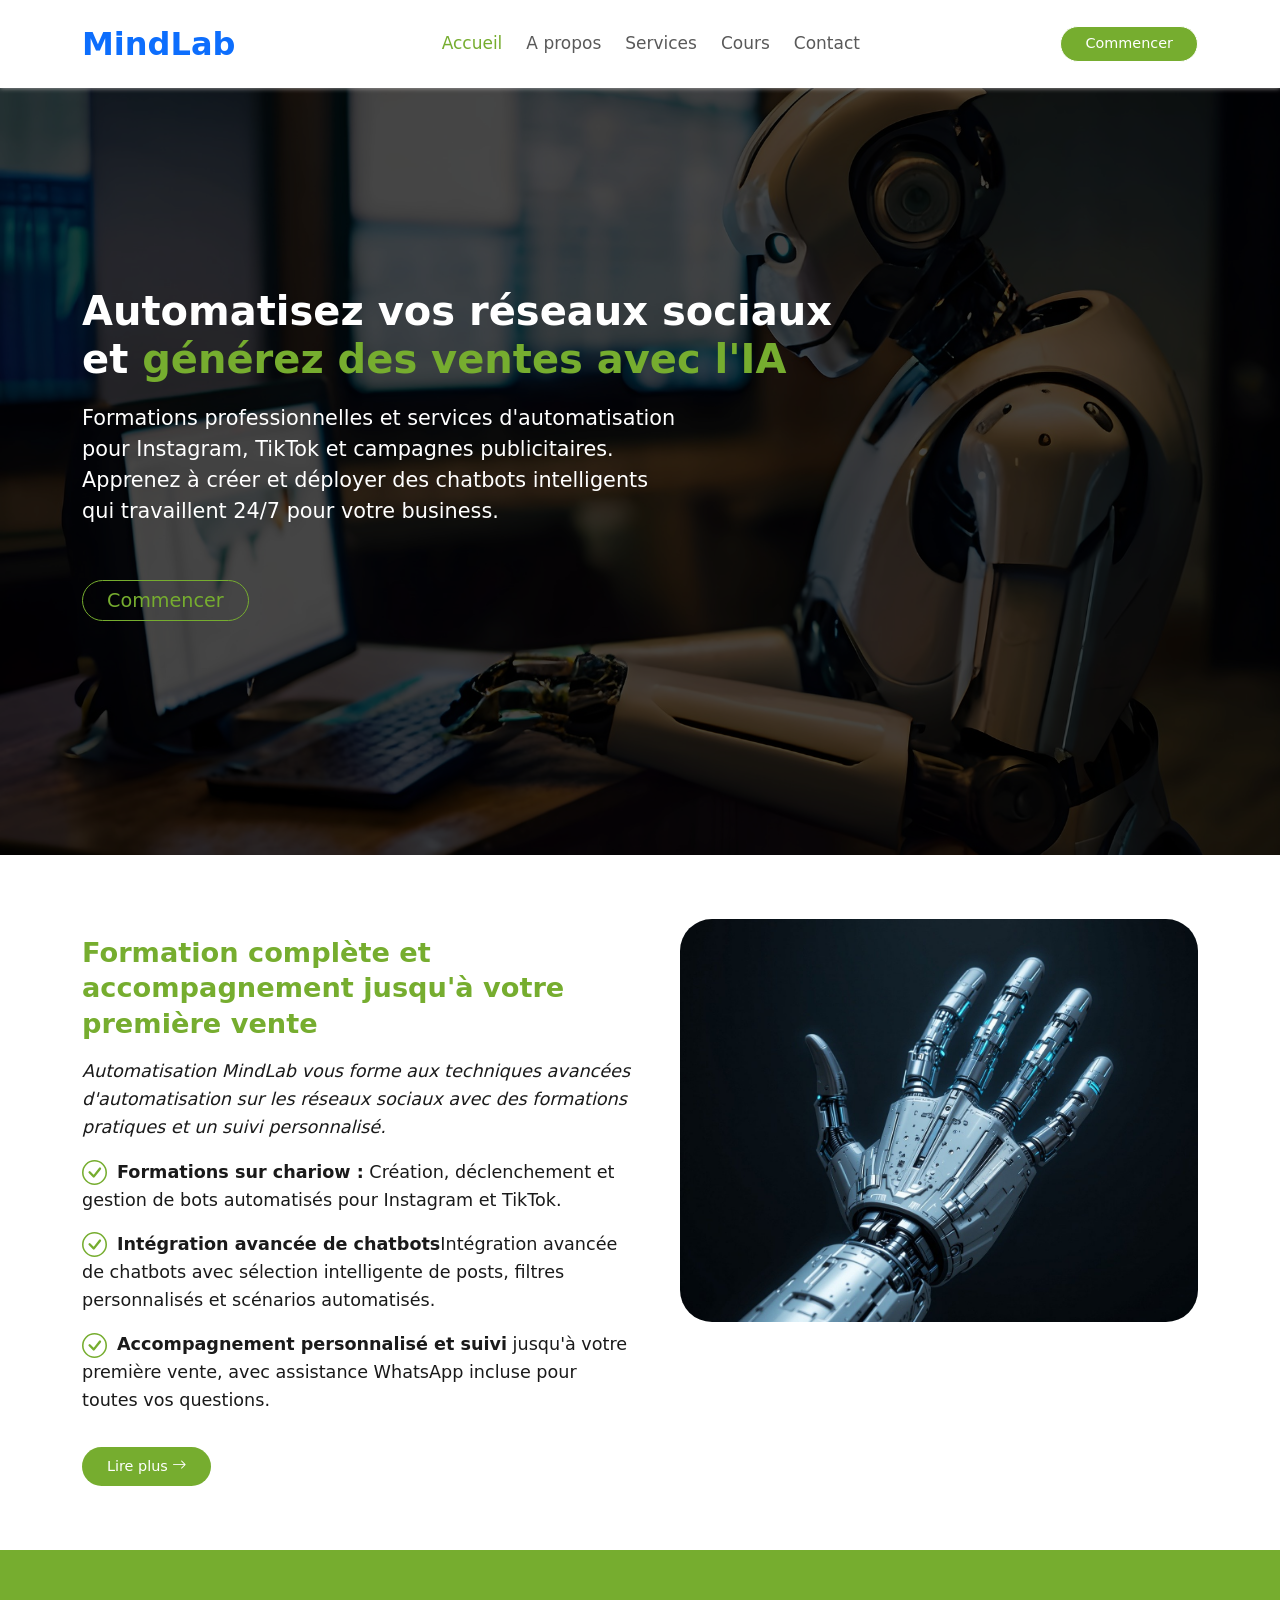
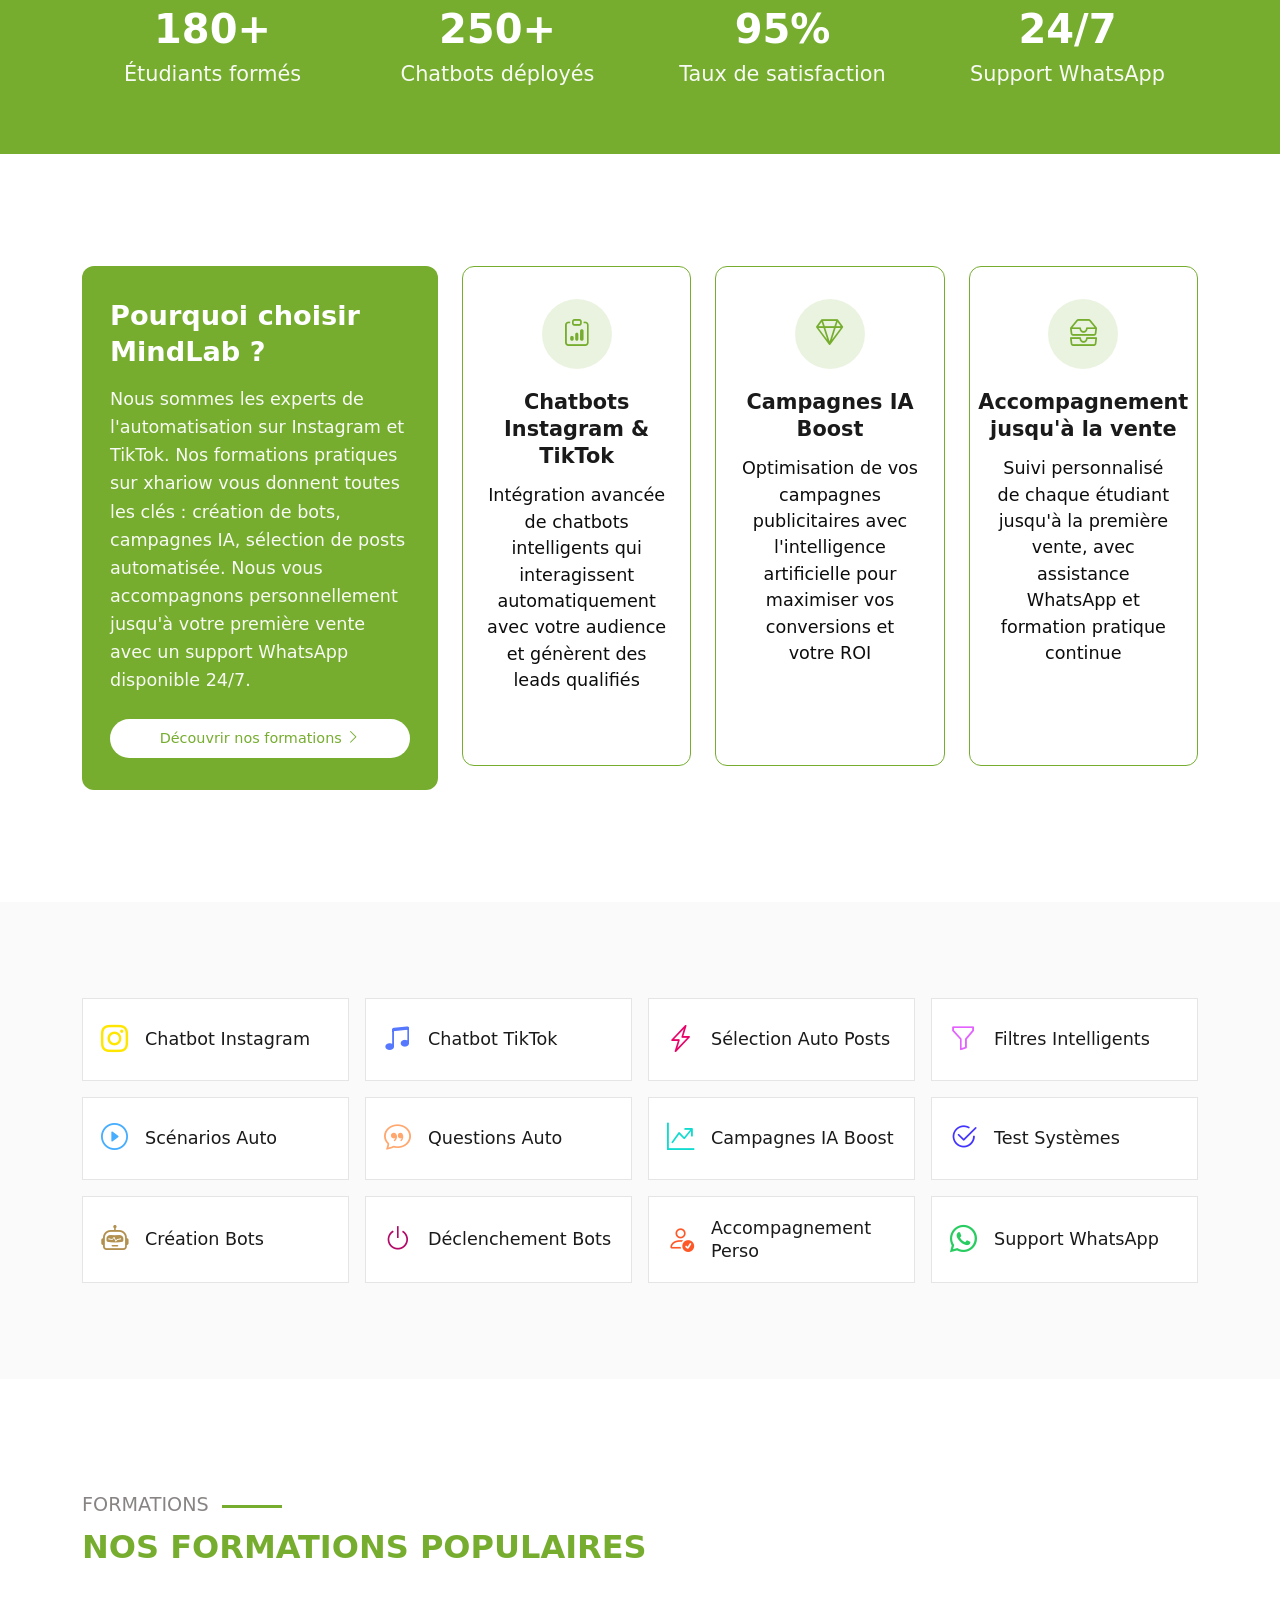
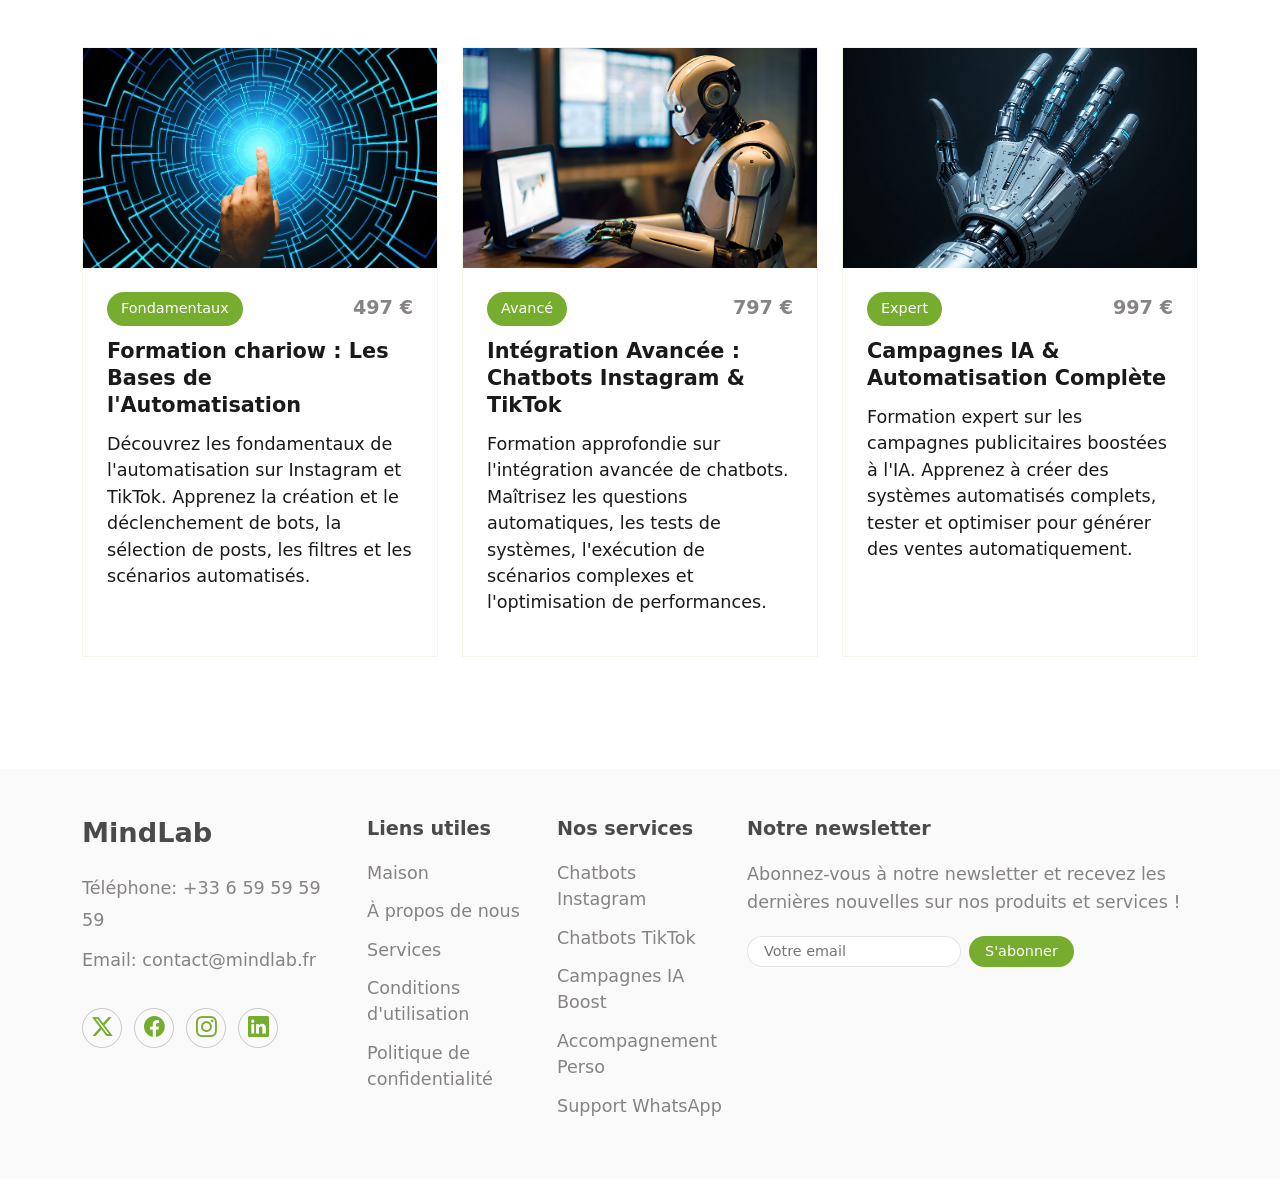
==== commit ec8fdf1b: "Finition de index. Commencement de a propos" ====
--- a/index.html
+++ b/index.html
@@ -1,379 +1,409 @@
 <!DOCTYPE html>
 <html lang="fr">
+
 <head>
-    <meta charset="UTF-8">
-    <meta name="viewport" content="width=device-width, initial-scale=1.0">
-    <title>Automatisation MindLab - Chatbots & Automatisation Réseaux Sociaux</title>
-
-    <link rel="preconnect" href="https://fonts.googleapis.com">
-<link rel="preconnect" href="https://fonts.gstatic.com" crossorigin>
-<link href="https://fonts.googleapis.com/css2?family=Montserrat:ital,wght@0,100..900;1,100..900&display=swap" rel="stylesheet">
-
-    <link href="https://cdn.jsdelivr.net/npm/bootstrap@5.3.8/dist/css/bootstrap.min.css" rel="stylesheet" integrity="sha384-sRIl4kxILFvY47J16cr9ZwB07vP4J8+LH7qKQnuqkuIAvNWLzeN8tE5YBujZqJLB" crossorigin="anonymous">
-    <link rel="stylesheet" href="https://cdn.jsdelivr.net/npm/bootstrap-icons@1.13.1/font/bootstrap-icons.min.css">
-    <link rel="stylesheet" href="assets/css/style.css">
-    <link rel="stylesheet" href="assets/css/variables.css">
-    <link rel="stylesheet" href="assets/css/composants.css">
-    <link rel="stylesheet" href="assets/css/apropos.css">
-    <link rel="stylesheet" href="assets/css/cours.css">
-    <link rel="stylesheet" href="assets/css/formateur.css">
-    <link rel="stylesheet" href="assets/css/evenement.css">
-  </head>
+  <meta charset="UTF-8">
+  <meta name="viewport" content="width=device-width, initial-scale=1.0">
+  <title>Automatisation MindLab - Chatbots & Automatisation Réseaux Sociaux</title>
+
+  <link rel="preconnect" href="https://fonts.googleapis.com">
+  <link rel="preconnect" href="https://fonts.gstatic.com" crossorigin>
+  <link href="https://fonts.googleapis.com/css2?family=Montserrat:ital,wght@0,100..900;1,100..900&display=swap"
+    rel="stylesheet">
+
+  <link href="https://cdn.jsdelivr.net/npm/bootstrap@5.3.8/dist/css/bootstrap.min.css" rel="stylesheet"
+    integrity="sha384-sRIl4kxILFvY47J16cr9ZwB07vP4J8+LH7qKQnuqkuIAvNWLzeN8tE5YBujZqJLB" crossorigin="anonymous">
+  <link rel="stylesheet" href="https://cdn.jsdelivr.net/npm/bootstrap-icons@1.13.1/font/bootstrap-icons.min.css">
+  <link rel="stylesheet" href="assets/css/style.css">
+  <link rel="stylesheet" href="assets/css/variables.css">
+  <link rel="stylesheet" href="assets/css/composants.css">
+  <link rel="stylesheet" href="assets/css/apropos.css">
+  <link rel="stylesheet" href="assets/css/cours.css">
+  <link rel="stylesheet" href="assets/css/formateur.css">
+  <link rel="stylesheet" href="assets/css/evenement.css">
+</head>
+
 <body>
 
-  <header id="header">  
+  <header id="header">
     <nav class="navbar fixed-top navbar-expand-lg">
-        <div class="container">
-          <a class="navbar-brand fw-bold fs-2 mentor text-primary" href="#" >MindLab</a>
-          
-          <!-- Menu burger personnalisé pour mobile/tablette -->
-          <button class="custom-burger d-lg-none" type="button" id="customBurger" aria-label="Toggle navigation">
-            <span class="burger-line"></span>
-            <span class="burger-line"></span>
-            <span class="burger-line"></span>
-          </button>
-          
-          <!-- Menu desktop (visible à partir de lg) -->
-          <div class="collapse navbar-collapse d-none d-lg-flex" id="navbarNavDropdown">
-            <ul class="navbar-nav text-center mx-auto">
-              <li class="nav-item">
-                <a class="nav-link active text-primary" aria-current="page" href="index.html">Accueil</a>
-              </li>
-              <li class="nav-item">
-                <a class="nav-link active" aria-current="page" href="cours.html">A propos</a>
-              </li>
-              <li class="nav-item">
-                <a class="nav-link active" aria-current="page" href="formateur.html">Services</a>
-              </li>
-              <li class="nav-item">
-                <a class="nav-link active" aria-current="page" href="evenement.html">Cours</a>
-              </li>
-              <li class="nav-item">
-                <a class="nav-link active" aria-current="page" href="#">Contact</a>
-              </li>
+      <div class="container">
+        <a class="navbar-brand fw-bold fs-2 mentor text-primary" href="#">MindLab</a>
+
+        <!-- Menu burger personnalisé pour mobile/tablette -->
+        <button class="custom-burger d-lg-none" type="button" id="customBurger" aria-label="Toggle navigation">
+          <span class="burger-line"></span>
+          <span class="burger-line"></span>
+          <span class="burger-line"></span>
+        </button>
+
+        <!-- Menu desktop (visible à partir de lg) -->
+        <div class="collapse navbar-collapse d-none d-lg-flex" id="navbarNavDropdown">
+          <ul class="navbar-nav text-center mx-auto">
+            <li class="nav-item">
+              <a class="nav-link active" aria-current="page" href="index.html">Accueil</a>
+            </li>
+            <li class="nav-item">
+              <a class="nav-link" aria-current="page" href="pages/apropos.html">A propos</a>
+            </li>
+            <li class="nav-item">
+              <a class="nav-link" aria-current="page" href="formateur.html">Services</a>
+            </li>
+            <li class="nav-item">
+              <a class="nav-link" aria-current="page" href="evenement.html">Cours</a>
+            </li>
+            <li class="nav-item">
+              <a class="nav-link" aria-current="page" href="#">Contact</a>
+            </li>
           </ul>
           <div class="nav-item text-end ms-auto">
             <a class="btn rounded-5 px-4" href="#">Commencer</a>
           </div>
-          </div>
-        </div>
-      </nav>
-      
-      <!-- Menu mobile/tablette (affiché à gauche) -->
-      <div class="mobile-menu-overlay" id="menuOverlay"></div>
-      <div class="mobile-menu" id="mobileMenu">
-        <div class="mobile-menu-content">
-          <ul class="mobile-nav-list">
-            <li class="mobile-nav-item">
-              <a class="mobile-nav-link active text-primary" href="index.html">Accueil</a>
-            </li>
-            <li class="mobile-nav-item">
-              <a class="mobile-nav-link" href="cours.html">A propos</a>
-            </li>
-            <li class="mobile-nav-item">
-              <a class="mobile-nav-link" href="formateur.html">Services</a>
-            </li>
-            <li class="mobile-nav-item">
-              <a class="mobile-nav-link" href="evenement.html">Cours</a>
-            </li>
-            <li class="mobile-nav-item">
-              <a class="mobile-nav-link" href="#">Contact</a>
-            </li>
-            <li class="mobile-nav-item mt-4">
-              <a class="btn rounded-5 px-4 w-100 text-center d-block" href="#">Commencer</a>
-            </li>
-          </ul>
-        </div>
-      </div>
-
-
-      <div class="banner">
-        <div class="banner-img">
-          <div class="banner-overlay">
-            <div class="banner-body container pt-5">
-              <h1 class="titre">
-                Automatisez vos réseaux sociaux<br>
-                et <span style="color: var(--color-primary);">générez des ventes avec l'IA</span></h1>
-                <p class="avant-titre">Formations professionnelles et services d'automatisation pour Instagram, TikTok et campagnes publicitaires. Apprenez à créer et déployer des chatbots intelligents qui travaillent 24/7 pour votre business.</p>
-                <a class="commencer btn-h text-light btn-outline-primary rounded-5 px-5 py-3" style="font-size: var(--fs-sm) !important;">Commencer</a>
-            
-            </div>
-          </div>
-        </div>
-      </div>
-    </header>
-
-    <main>
-
-      <section class="container section1">
-        <div class="row my-5 g-3">
-          <!-- Image en haut sur mobile/tablette, à droite sur desktop -->
-          <div class="col-12 col-lg-6 order-1 order-lg-2">
-            <div class="section1-image-wrapper">
-              <img src="assets/img/ai-generated-9342713_1280.jpg" class="section1-image w-100 rounded-5" alt="Formation automatisation">
-            </div>
-          </div>
-          <!-- Texte en bas sur mobile/tablette, à gauche sur desktop -->
-          <div class="col-12 col-lg-6 order-2 order-lg-1">
-            <h3 class="my-3">Formation complète et accompagnement jusqu'à votre première vente</h3>
-            <p style="font-style: italic;">Automatisation MindLab vous forme aux techniques avancées d'automatisation sur les réseaux sociaux avec des formations pratiques et un suivi personnalisé.</p>
-              <p><svg style="margin-right: 10px;" xmlns="http://www.w3.org/2000/svg" width="25" height="25" fill="rgb(30, 113, 185)" class="bi bi-check-circle" viewBox="0 0 16 16">
-                    <path d="M8 15A7 7 0 1 1 8 1a7 7 0 0 1 0 14m0 1A8 8 0 1 0 8 0a8 8 0 0 0 0 16"/>
-                    <path d="m10.97 4.97-.02.022-3.473 4.425-2.093-2.094a.75.75 0 0 0-1.06 1.06L6.97 11.03a.75.75 0 0 0 1.079-.02l3.992-4.99a.75.75 0 0 0-1.071-1.05"/>
-                  </svg><span class="fw-bold">Formations sur chariow :</span> Création, déclenchement et gestion de bots automatisés pour Instagram et TikTok.</p>
-              <p><svg style="margin-right: 10px;" xmlns="http://www.w3.org/2000/svg" width="25" height="25" fill="rgb(30, 113, 185)" class="bi bi-check-circle" viewBox="0 0 16 16">
-                    <path d="M8 15A7 7 0 1 1 8 1a7 7 0 0 1 0 14m0 1A8 8 0 1 0 8 0a8 8 0 0 0 0 16"/>
-                    <path d="m10.97 4.97-.02.022-3.473 4.425-2.093-2.094a.75.75 0 0 0-1.06 1.06L6.97 11.03a.75.75 0 0 0 1.079-.02l3.992-4.99a.75.75 0 0 0-1.071-1.05"/>
-                  </svg><span class="fw-bold">Intégration avancée de chatbots</span>Intégration avancée de chatbots avec sélection intelligente de posts, filtres personnalisés et scénarios automatisés.</span></p>
-              <p><svg style="margin-right: 10px;" xmlns="http://www.w3.org/2000/svg" width="25" height="25" fill="rgb(30, 113, 185)" class="bi bi-check-circle" viewBox="0 0 16 16">
-                    <path d="M8 15A7 7 0 1 1 8 1a7 7 0 0 1 0 14m0 1A8 8 0 1 0 8 0a8 8 0 0 0 0 16"/>
-                    <path d="m10.97 4.97-.02.022-3.473 4.425-2.093-2.094a.75.75 0 0 0-1.06 1.06L6.97 11.03a.75.75 0 0 0 1.079-.02l3.992-4.99a.75.75 0 0 0-1.071-1.05"/>
-                  </svg><span class="fw-bold">Accompagnement personnalisé et suivi</span> jusqu'à votre première vente, avec assistance WhatsApp incluse pour toutes vos questions.</span></p>
-            
-                  
-              <a href="" class="btn  rounded-5 px-4 py-2 my-3">
-              Lire plus
-              <i class="bi bi-arrow-right"></i>
-            </a>
-          </div>
-        </div>
-      </section>
-
-
-      <section class="container-fluid section2">
-          <div class="container text-center">
-            <div class="row g-3 g-md-4">
-              <div class="col-6 col-md-6 col-lg-3">
-                <div class="section2-item">
-                  <span class="box">180+</span>
-                  <p class="section2-label">Étudiants formés</p>
-                </div>
-              </div>
-              <div class="col-6 col-md-6 col-lg-3">
-                <div class="section2-item">
-                  <span class="box">250+</span>
-                  <p class="section2-label">Chatbots déployés</p>
-                </div>
-              </div>
-              <div class="col-6 col-md-6 col-lg-3">
-                <div class="section2-item">
-                  <span class="box">95%</span>
-                  <p class="section2-label">Taux de satisfaction</p>
-                </div>
-              </div>
-              <div class="col-6 col-md-6 col-lg-3">
-                <div class="section2-item">
-                  <span class="box">24/7</span>
-                  <p class="section2-label">Support WhatsApp</p>
-                </div>
-              </div>
-            </div>
-          </div>
-      </section>
-
-
-      <section id="section3" class="section3-wrapper">
-        <div class="container py-5">
-          <div class="row g-4">
-            <!-- Carte principale à gauche (comme dans l'image) -->
-            <div class="col-12 col-lg-4 mb-4 mb-lg-0 d-flex">
-              <div class="section3-main-card w-100">
-                <h2 class="section3-main-title">Pourquoi choisir MindLab ?</h2>
-                <p class="section3-main-text">Nous sommes les experts de l'automatisation sur Instagram et TikTok. 
-                  Nos formations pratiques sur xhariow vous donnent toutes les clés : création de bots, campagnes IA, sélection de posts automatisée. 
-                  Nous vous accompagnons personnellement jusqu'à votre première vente avec un support WhatsApp disponible 24/7.
-                </p>
-                <a href="#" class="btn rounded-5 py-2" style="background-color: var(--color-white) !important; color: var(--color-primary) !important;">
-                  Découvrir nos formations
-                  <i class="bi bi-chevron-right"></i>
-                </a>
-              </div>
-            </div>
-
-            <!-- 3 Cartes de services à droite (comme dans l'image) -->
-            <div class="col-12 col-lg-8">
-              <div class="row g-4 h-100">
-                <div class="col-12 col-md-6 col-xl-4 d-flex">
-                  <div class="section3-service-card w-100">
-                    <div class="section3-icon-wrapper">
-                      <i class="bi bi-clipboard-data section3-icon"></i>
-                    </div>
-                    <h4 class="section3-service-title">Chatbots Instagram & TikTok</h4>
-                    <p class="section3-service-text">Intégration avancée de chatbots intelligents qui interagissent automatiquement avec votre audience et génèrent des leads qualifiés</p>
-                  </div>
-                </div>
-                <div class="col-12 col-md-6 col-xl-4 d-flex">
-                  <div class="section3-service-card w-100">
-                    <div class="section3-icon-wrapper">
-                      <i class="bi bi-gem section3-icon"></i>
-                    </div>
-                    <h4 class="section3-service-title">Campagnes IA Boost</h4>
-                    <p class="section3-service-text">Optimisation de vos campagnes publicitaires avec l'intelligence artificielle pour maximiser vos conversions et votre ROI</p>
-                  </div>
-                </div>
-                <div class="col-12 col-md-6 col-xl-4 d-flex">
-                  <div class="section3-service-card w-100">
-                    <div class="section3-icon-wrapper">
-                      <i class="bi bi-inboxes section3-icon"></i>
-                    </div>
-                    <h4 class="section3-service-title">Accompagnement jusqu'à la vente</h4>
-                    <p class="section3-service-text">Suivi personnalisé de chaque étudiant jusqu'à la première vente, avec assistance WhatsApp et formation pratique continue</p>
-                  </div>
-                </div>
-              </div>
-            </div>
-          </div>
-        </div>
-      </section>
-
-      <section id="section4" class="section4-wrapper">
-        <div class="container py-5">
-          <div class="row g-3">
-            <div class="col-12 col-md-6 col-lg-3">
-              <div class="section4-card">
-                <i class="bi bi-instagram section4-icon" style="color: rgb(255, 230, 0);"></i>
-                <span class="section4-label">Chatbot Instagram</span>
-              </div>
-            </div>
-            <div class="col-12 col-md-6 col-lg-3">
-              <div class="section4-card">
-                <i class="bi bi-music-note-beamed section4-icon" style="color: #5578ff;"></i>
-                <span class="section4-label">Chatbot TikTok</span>
-              </div>
-            </div>
-            <div class="col-12 col-md-6 col-lg-3">
-              <div class="section4-card">
-                <i class="bi bi-lightning-charge section4-icon" style="color: #e80368;"></i>
-                <span class="section4-label">Sélection Auto Posts</span>
-              </div>
-            </div>
-            <div class="col-12 col-md-6 col-lg-3">
-              <div class="section4-card">
-                <i class="bi bi-funnel section4-icon" style="color: #e361ff;"></i>
-                <span class="section4-label">Filtres Intelligents</span>
-              </div>
-            </div>
-            <div class="col-12 col-md-6 col-lg-3">
-              <div class="section4-card">
-                <i class="bi bi-play-circle section4-icon" style="color: #47aeff;"></i>
-                <span class="section4-label">Scénarios Auto</span>
-              </div>
-            </div>
-            <div class="col-12 col-md-6 col-lg-3">
-              <div class="section4-card">
-                <i class="bi bi-chat-quote section4-icon" style="color: #ffa76e;"></i>
-                <span class="section4-label">Questions Auto</span>
-              </div>
-            </div>
-            <div class="col-12 col-md-6 col-lg-3">
-              <div class="section4-card">
-                <i class="bi bi-graph-up-arrow section4-icon" style="color: #11dbcf;"></i>
-                <span class="section4-label">Campagnes IA Boost</span>
-              </div>
-            </div>
-            <div class="col-12 col-md-6 col-lg-3">
-              <div class="section4-card">
-                <i class="bi bi-check2-circle section4-icon" style="color: #4233ff;"></i>
-                <span class="section4-label">Test Systèmes</span>
-              </div>
-            </div>
-            <div class="col-12 col-md-6 col-lg-3">
-              <div class="section4-card">
-                <i class="bi bi-robot section4-icon" style="color: #b2904f;"></i>
-                <span class="section4-label">Création Bots</span>
-              </div>
-            </div>
-            <div class="col-12 col-md-6 col-lg-3">
-              <div class="section4-card">
-                <i class="bi bi-power section4-icon" style="color: #b20969;"></i>
-                <span class="section4-label">Déclenchement Bots</span>
-              </div>
-            </div>
-            <div class="col-12 col-md-6 col-lg-3">
-              <div class="section4-card">
-                <i class="bi bi-person-check section4-icon" style="color: #ff5828;"></i>
-                <span class="section4-label">Accompagnement Perso</span>
-              </div>
-            </div>
-            <div class="col-12 col-md-6 col-lg-3">
-              <div class="section4-card">
-                <i class="bi bi-whatsapp section4-icon" style="color: #29cc61;"></i>
-                <span class="section4-label">Support WhatsApp</span>
-              </div>
-            </div>
-          </div>
-        </div>
-      </section>
-
-      <section id="section5" class="section5-wrapper">
-        <div class="container py-5">
-          <div class="section5-header mb-4 pb-5">
-            <span class="section5-label">FORMATIONS</span>
-            <div class="section5-line"></div>
-            <h2 class="section5-title">NOS FORMATIONS POPULAIRES</h2>
-          </div>
-          
-          <div class="row g-4">
-            <div class="col-12 col-md-6 col-lg-4">
-              <a href="">
-                <div class="section5-card">
-                  <div class="section5-image-wrapper">
-                    <img src="assets/img/technology-3389885_1920.jpg" class="section5-image" alt="Formation Fondamentaux">
-                  </div>
-                  <div class="section5-card-body">
-                    <div class="section5-badge-price">
-                      <span class="section5-badge">Fondamentaux</span>
-                      <span class="section5-price">497 €</span>
-                    </div>
-                    <h5 class="section5-card-title">Formation chariow : Les Bases de l'Automatisation</h5>
-                    <p class="section5-card-text">Découvrez les fondamentaux de l'automatisation sur Instagram et TikTok. Apprenez la création et le déclenchement de bots, la sélection de posts, les filtres et les scénarios automatisés.</p>
-                    
-                  </div>
-                </div>
+        </div>
+      </div>
+    </nav>
+
+    <!-- Menu mobile/tablette (affiché à gauche) -->
+    <div class="mobile-menu-overlay" id="menuOverlay"></div>
+    <div class="mobile-menu" id="mobileMenu">
+      <div class="mobile-menu-content">
+        <ul class="mobile-nav-list">
+          <li class="mobile-nav-item">
+            <a class="mobile-nav-link active text-primary" href="index.html">Accueil</a>
+          </li>
+          <li class="mobile-nav-item">
+            <a class="mobile-nav-link" href="cours.html">A propos</a>
+          </li>
+          <li class="mobile-nav-item">
+            <a class="mobile-nav-link" href="formateur.html">Services</a>
+          </li>
+          <li class="mobile-nav-item">
+            <a class="mobile-nav-link" href="evenement.html">Cours</a>
+          </li>
+          <li class="mobile-nav-item">
+            <a class="mobile-nav-link" href="#">Contact</a>
+          </li>
+          <li class="mobile-nav-item mt-4">
+            <a class="btn rounded-5 px-4 w-100 text-center d-block" href="#">Commencer</a>
+          </li>
+        </ul>
+      </div>
+    </div>
+
+
+    <div class="banner">
+      <div class="banner-img">
+        <div class="banner-overlay">
+          <div class="banner-body container pt-5">
+            <h1 class="titre">
+              Automatisez vos réseaux sociaux<br>
+              et <span style="color: var(--color-primary);">générez des ventes avec l'IA</span></h1>
+            <p class="avant-titre">Formations professionnelles et services d'automatisation pour Instagram, TikTok et
+              campagnes publicitaires. Apprenez à créer et déployer des chatbots intelligents qui travaillent 24/7 pour
+              votre business.</p>
+            <a class="commencer btn-h text-light btn-outline-primary rounded-5 px-4 py-2"
+              style="font-size: var(--fs-sm) !important;">Commencer</a>
+
+          </div>
+        </div>
+      </div>
+    </div>
+  </header>
+
+  <main>
+
+    <section class="container section1">
+      <div class="row my-5 g-3">
+        <!-- Image en haut sur mobile/tablette, à droite sur desktop -->
+        <div class="col-12 col-lg-6 order-1 order-lg-2">
+          <div class="section1-image-wrapper">
+            <img src="assets/img/ai-generated-9342713_1280.jpg" class="section1-image w-100 rounded-5"
+              alt="Formation automatisation">
+          </div>
+        </div>
+        <!-- Texte en bas sur mobile/tablette, à gauche sur desktop -->
+        <div class="col-12 col-lg-6 order-2 order-lg-1">
+          <h3 class="my-3">Formation complète et accompagnement jusqu'à votre première vente</h3>
+          <p style="font-style: italic;">Automatisation MindLab vous forme aux techniques avancées d'automatisation sur
+            les réseaux sociaux avec des formations pratiques et un suivi personnalisé.</p>
+          <p><svg style="margin-right: 10px;" xmlns="http://www.w3.org/2000/svg" width="25" height="25"
+              fill="rgb(30, 113, 185)" class="bi bi-check-circle" viewBox="0 0 16 16">
+              <path d="M8 15A7 7 0 1 1 8 1a7 7 0 0 1 0 14m0 1A8 8 0 1 0 8 0a8 8 0 0 0 0 16" />
+              <path
+                d="m10.97 4.97-.02.022-3.473 4.425-2.093-2.094a.75.75 0 0 0-1.06 1.06L6.97 11.03a.75.75 0 0 0 1.079-.02l3.992-4.99a.75.75 0 0 0-1.071-1.05" />
+            </svg><span class="fw-bold">Formations sur chariow :</span> Création, déclenchement et gestion de bots
+            automatisés pour Instagram et TikTok.</p>
+          <p><svg style="margin-right: 10px;" xmlns="http://www.w3.org/2000/svg" width="25" height="25"
+              fill="rgb(30, 113, 185)" class="bi bi-check-circle" viewBox="0 0 16 16">
+              <path d="M8 15A7 7 0 1 1 8 1a7 7 0 0 1 0 14m0 1A8 8 0 1 0 8 0a8 8 0 0 0 0 16" />
+              <path
+                d="m10.97 4.97-.02.022-3.473 4.425-2.093-2.094a.75.75 0 0 0-1.06 1.06L6.97 11.03a.75.75 0 0 0 1.079-.02l3.992-4.99a.75.75 0 0 0-1.071-1.05" />
+            </svg><span class="fw-bold">Intégration avancée de chatbots</span>Intégration avancée de chatbots avec
+            sélection intelligente de posts, filtres personnalisés et scénarios automatisés.</span></p>
+          <p><svg style="margin-right: 10px;" xmlns="http://www.w3.org/2000/svg" width="25" height="25"
+              fill="rgb(30, 113, 185)" class="bi bi-check-circle" viewBox="0 0 16 16">
+              <path d="M8 15A7 7 0 1 1 8 1a7 7 0 0 1 0 14m0 1A8 8 0 1 0 8 0a8 8 0 0 0 0 16" />
+              <path
+                d="m10.97 4.97-.02.022-3.473 4.425-2.093-2.094a.75.75 0 0 0-1.06 1.06L6.97 11.03a.75.75 0 0 0 1.079-.02l3.992-4.99a.75.75 0 0 0-1.071-1.05" />
+            </svg><span class="fw-bold">Accompagnement personnalisé et suivi</span> jusqu'à votre première vente, avec
+            assistance WhatsApp incluse pour toutes vos questions.</span></p>
+
+
+          <a href="" class="btn  rounded-5 px-4 py-2 my-3">
+            Lire plus
+            <i class="bi bi-arrow-right"></i>
+          </a>
+        </div>
+      </div>
+    </section>
+
+
+    <section class="container-fluid section2">
+      <div class="container text-center">
+        <div class="row g-3 g-md-4">
+          <div class="col-6 col-md-6 col-lg-3">
+            <div class="section2-item">
+              <span class="box">180+</span>
+              <p class="section2-label">Étudiants formés</p>
+            </div>
+          </div>
+          <div class="col-6 col-md-6 col-lg-3">
+            <div class="section2-item">
+              <span class="box">250+</span>
+              <p class="section2-label">Chatbots déployés</p>
+            </div>
+          </div>
+          <div class="col-6 col-md-6 col-lg-3">
+            <div class="section2-item">
+              <span class="box">95%</span>
+              <p class="section2-label">Taux de satisfaction</p>
+            </div>
+          </div>
+          <div class="col-6 col-md-6 col-lg-3">
+            <div class="section2-item">
+              <span class="box">24/7</span>
+              <p class="section2-label">Support WhatsApp</p>
+            </div>
+          </div>
+        </div>
+      </div>
+    </section>
+
+
+    <section id="section3" class="section3-wrapper">
+      <div class="container py-5">
+        <div class="row g-4">
+          <!-- Carte principale à gauche (comme dans l'image) -->
+          <div class="col-12 col-lg-4 mb-4 mb-lg-0 d-flex">
+            <div class="section3-main-card w-100">
+              <h2 class="section3-main-title">Pourquoi choisir MindLab ?</h2>
+              <p class="section3-main-text">Nous sommes les experts de l'automatisation sur Instagram et TikTok.
+                Nos formations pratiques sur xhariow vous donnent toutes les clés : création de bots, campagnes IA,
+                sélection de posts automatisée.
+                Nous vous accompagnons personnellement jusqu'à votre première vente avec un support WhatsApp disponible
+                24/7.
+              </p>
+              <a href="#" class="btn rounded-5 py-2"
+                style="background-color: var(--color-white) !important; color: var(--color-primary) !important;">
+                Découvrir nos formations
+                <i class="bi bi-chevron-right"></i>
               </a>
             </div>
-            
-            <div class="col-12 col-md-6 col-lg-4">
-              <a href="">
-                <div class="section5-card">
-                  <div class="section5-image-wrapper">
-                    <img src="assets/img/robot-8781973_1920.jpg" class="section5-image" alt="Formation Avancée">
-                  </div>
-                  <div class="section5-card-body">
-                    <div class="section5-badge-price">
-                      <span class="section5-badge">Avancé</span>
-                      <span class="section5-price">797 €</span>
-                    </div>
-                    <h5 class="section5-card-title">Intégration Avancée : Chatbots Instagram & TikTok</h5>
-                    <p class="section5-card-text">Formation approfondie sur l'intégration avancée de chatbots. Maîtrisez les questions automatiques, les tests de systèmes, l'exécution de scénarios complexes et l'optimisation de performances.</p>
-                    
-                  </div>
-                </div>
-              </a>
-            </div>
-            
-            <div class="col-12 col-md-6 col-lg-4">
-              <a href="">
-                <div class="section5-card">
-                  <div class="section5-image-wrapper">
-                    <img src="assets/img/ai-generated-9342713_1280.jpg" class="section5-image" alt="Formation Expert">
-                  </div>
-                  <div class="section5-card-body">
-                    <div class="section5-badge-price">
-                      <span class="section5-badge">Expert</span>
-                      <span class="section5-price">997 €</span>
-                    </div>
-                    <h5 class="section5-card-title">Campagnes IA & Automatisation Complète</h5>
-                    <p class="section5-card-text">Formation expert sur les campagnes publicitaires boostées à l'IA. Apprenez à créer des systèmes automatisés complets, tester et optimiser pour générer des ventes automatiquement.</p>
-  
-                    
-                  </div>
-                </div>
-              </a>
-            </div>
-          </div>
-        </div>
-      </section>
+          </div>
+
+          <!-- 3 Cartes de services à droite (comme dans l'image) -->
+          <div class="col-12 col-lg-8">
+            <div class="row g-4 h-100">
+              <div class="col-12 col-md-6 col-xl-4 d-flex">
+                <div class="section3-service-card w-100">
+                  <div class="section3-icon-wrapper">
+                    <i class="bi bi-clipboard-data section3-icon"></i>
+                  </div>
+                  <h4 class="section3-service-title">Chatbots Instagram & TikTok</h4>
+                  <p class="section3-service-text">Intégration avancée de chatbots intelligents qui interagissent
+                    automatiquement avec votre audience et génèrent des leads qualifiés</p>
+                </div>
+              </div>
+              <div class="col-12 col-md-6 col-xl-4 d-flex">
+                <div class="section3-service-card w-100">
+                  <div class="section3-icon-wrapper">
+                    <i class="bi bi-gem section3-icon"></i>
+                  </div>
+                  <h4 class="section3-service-title">Campagnes IA Boost</h4>
+                  <p class="section3-service-text">Optimisation de vos campagnes publicitaires avec l'intelligence
+                    artificielle pour maximiser vos conversions et votre ROI</p>
+                </div>
+              </div>
+              <div class="col-12 col-md-6 col-xl-4 d-flex">
+                <div class="section3-service-card w-100">
+                  <div class="section3-icon-wrapper">
+                    <i class="bi bi-inboxes section3-icon"></i>
+                  </div>
+                  <h4 class="section3-service-title">Accompagnement jusqu'à la vente</h4>
+                  <p class="section3-service-text">Suivi personnalisé de chaque étudiant jusqu'à la première vente, avec
+                    assistance WhatsApp et formation pratique continue</p>
+                </div>
+              </div>
+            </div>
+          </div>
+        </div>
+      </div>
+    </section>
+
+    <section id="section4" class="section4-wrapper">
+      <div class="container py-5">
+        <div class="row g-3">
+          <div class="col-12 col-md-6 col-lg-3">
+            <div class="section4-card">
+              <i class="bi bi-instagram section4-icon" style="color: rgb(255, 230, 0);"></i>
+              <span class="section4-label">Chatbot Instagram</span>
+            </div>
+          </div>
+          <div class="col-12 col-md-6 col-lg-3">
+            <div class="section4-card">
+              <i class="bi bi-music-note-beamed section4-icon" style="color: #5578ff;"></i>
+              <span class="section4-label">Chatbot TikTok</span>
+            </div>
+          </div>
+          <div class="col-12 col-md-6 col-lg-3">
+            <div class="section4-card">
+              <i class="bi bi-lightning-charge section4-icon" style="color: #e80368;"></i>
+              <span class="section4-label">Sélection Auto Posts</span>
+            </div>
+          </div>
+          <div class="col-12 col-md-6 col-lg-3">
+            <div class="section4-card">
+              <i class="bi bi-funnel section4-icon" style="color: #e361ff;"></i>
+              <span class="section4-label">Filtres Intelligents</span>
+            </div>
+          </div>
+          <div class="col-12 col-md-6 col-lg-3">
+            <div class="section4-card">
+              <i class="bi bi-play-circle section4-icon" style="color: #47aeff;"></i>
+              <span class="section4-label">Scénarios Auto</span>
+            </div>
+          </div>
+          <div class="col-12 col-md-6 col-lg-3">
+            <div class="section4-card">
+              <i class="bi bi-chat-quote section4-icon" style="color: #ffa76e;"></i>
+              <span class="section4-label">Questions Auto</span>
+            </div>
+          </div>
+          <div class="col-12 col-md-6 col-lg-3">
+            <div class="section4-card">
+              <i class="bi bi-graph-up-arrow section4-icon" style="color: #11dbcf;"></i>
+              <span class="section4-label">Campagnes IA Boost</span>
+            </div>
+          </div>
+          <div class="col-12 col-md-6 col-lg-3">
+            <div class="section4-card">
+              <i class="bi bi-check2-circle section4-icon" style="color: #4233ff;"></i>
+              <span class="section4-label">Test Systèmes</span>
+            </div>
+          </div>
+          <div class="col-12 col-md-6 col-lg-3">
+            <div class="section4-card">
+              <i class="bi bi-robot section4-icon" style="color: #b2904f;"></i>
+              <span class="section4-label">Création Bots</span>
+            </div>
+          </div>
+          <div class="col-12 col-md-6 col-lg-3">
+            <div class="section4-card">
+              <i class="bi bi-power section4-icon" style="color: #b20969;"></i>
+              <span class="section4-label">Déclenchement Bots</span>
+            </div>
+          </div>
+          <div class="col-12 col-md-6 col-lg-3">
+            <div class="section4-card">
+              <i class="bi bi-person-check section4-icon" style="color: #ff5828;"></i>
+              <span class="section4-label">Accompagnement Perso</span>
+            </div>
+          </div>
+          <div class="col-12 col-md-6 col-lg-3">
+            <div class="section4-card">
+              <i class="bi bi-whatsapp section4-icon" style="color: #29cc61;"></i>
+              <span class="section4-label">Support WhatsApp</span>
+            </div>
+          </div>
+        </div>
+      </div>
+    </section>
+
+    <section id="section5" class="section5-wrapper">
+      <div class="container py-5">
+        <div class="section5-header mb-4 pb-5">
+          <span class="section5-label">FORMATIONS</span>
+          <div class="section5-line"></div>
+          <h2 class="section5-title">NOS FORMATIONS POPULAIRES</h2>
+        </div>
+
+        <div class="row g-4">
+          <div class="col-12 col-md-6 col-lg-4">
+            <a href="">
+              <div class="section5-card">
+                <div class="section5-image-wrapper">
+                  <img src="assets/img/technology-3389885_1920.jpg" class="section5-image" alt="Formation Fondamentaux">
+                </div>
+                <div class="section5-card-body">
+                  <div class="section5-badge-price">
+                    <span class="section5-badge">Fondamentaux</span>
+                    <span class="section5-price">497 €</span>
+                  </div>
+                  <h5 class="section5-card-title">Formation chariow : Les Bases de l'Automatisation</h5>
+                  <p class="section5-card-text">Découvrez les fondamentaux de l'automatisation sur Instagram et TikTok.
+                    Apprenez la création et le déclenchement de bots, la sélection de posts, les filtres et les
+                    scénarios automatisés.</p>
+
+                </div>
+              </div>
+            </a>
+          </div>
+
+          <div class="col-12 col-md-6 col-lg-4">
+            <a href="">
+              <div class="section5-card">
+                <div class="section5-image-wrapper">
+                  <img src="assets/img/robot-8781973_1920.jpg" class="section5-image" alt="Formation Avancée">
+                </div>
+                <div class="section5-card-body">
+                  <div class="section5-badge-price">
+                    <span class="section5-badge">Avancé</span>
+                    <span class="section5-price">797 €</span>
+                  </div>
+                  <h5 class="section5-card-title">Intégration Avancée : Chatbots Instagram & TikTok</h5>
+                  <p class="section5-card-text">Formation approfondie sur l'intégration avancée de chatbots. Maîtrisez
+                    les questions automatiques, les tests de systèmes, l'exécution de scénarios complexes et
+                    l'optimisation de performances.</p>
+
+                </div>
+              </div>
+            </a>
+          </div>
+
+          <div class="col-12 col-md-6 col-lg-4">
+            <a href="">
+              <div class="section5-card">
+                <div class="section5-image-wrapper">
+                  <img src="assets/img/ai-generated-9342713_1280.jpg" class="section5-image" alt="Formation Expert">
+                </div>
+                <div class="section5-card-body">
+                  <div class="section5-badge-price">
+                    <span class="section5-badge">Expert</span>
+                    <span class="section5-price">997 €</span>
+                  </div>
+                  <h5 class="section5-card-title">Campagnes IA & Automatisation Complète</h5>
+                  <p class="section5-card-text">Formation expert sur les campagnes publicitaires boostées à l'IA.
+                    Apprenez à créer des systèmes automatisés complets, tester et optimiser pour générer des ventes
+                    automatiquement.</p>
+
+
+                </div>
+              </div>
+            </a>
+          </div>
+        </div>
+      </div>
+    </section>
 
   </main>
 
@@ -402,7 +432,7 @@
             </a>
           </div>
         </div>
-        
+
         <!-- Colonne 2: Liens utiles -->
         <div class="col-lg-2 col-md-6 col-12">
           <h5 class="footer-heading">Liens utiles</h5>
@@ -414,7 +444,7 @@
             <li><a href="#" class="footer-link">Politique de confidentialité</a></li>
           </ul>
         </div>
-        
+
         <!-- Colonne 3: Nos services -->
         <div class="col-lg-2 col-md-6 col-12">
           <h5 class="footer-heading">Nos services</h5>
@@ -426,14 +456,16 @@
             <li><a href="#" class="footer-link">Support WhatsApp</a></li>
           </ul>
         </div>
-        
+
         <!-- Colonne 4: Newsletter -->
         <div class="col-lg-5 col-md-6 col-12">
           <h5 class="footer-heading">Notre newsletter</h5>
-          <p class="footer-newsletter-text">Abonnez-vous à notre newsletter et recevez les dernières nouvelles sur nos produits et services !</p>
+          <p class="footer-newsletter-text">Abonnez-vous à notre newsletter et recevez les dernières nouvelles sur nos
+            produits et services !</p>
           <form class="footer-newsletter-form">
             <div class="footer-newsletter-input-wrapper">
-              <input type="email" class="footer-newsletter-input" id="footerEmail" placeholder="Votre email" aria-label="Adresse email">
+              <input type="email" class="footer-newsletter-input" id="footerEmail" placeholder="Votre email"
+                aria-label="Adresse email">
               <button type="submit" class="footer-newsletter-btn">S'abonner</button>
             </div>
           </form>
@@ -446,11 +478,10 @@
     <i class="bi bi-arrow-up-short"></i>
   </a>
 
-  <script src="https://cdn.jsdelivr.net/npm/bootstrap@5.3.8/dist/js/bootstrap.bundle.min.js" integrity="sha384-FKyoEForCGlyvwx9Hj09JcYn3nv7wiPVlz7YYwJrWVcXK/BmnVDxM+D2scQbITxI" crossorigin="anonymous"></script>
+  <script src="https://cdn.jsdelivr.net/npm/bootstrap@5.3.8/dist/js/bootstrap.bundle.min.js"
+    integrity="sha384-FKyoEForCGlyvwx9Hj09JcYn3nv7wiPVlz7YYwJrWVcXK/BmnVDxM+D2scQbITxI"
+    crossorigin="anonymous"></script>
   <script src="assets/js/script.js"></script>
 </body>
-</html>
-
-</html>
-
-
+
+</html>
--- a/assets/css/style.css
+++ b/assets/css/style.css
@@ -429,7 +429,7 @@
 /* Cartes de services à droite (fond blanc) */
 .section3-service-card {
     background-color: var(--color-white);
-    border: 1px solid rgba(var(--color-primary-rgb), 0.1);
+    border: 1px solid var(--color-primary);
     border-radius: 12px;
     padding: 2rem 1.5rem;
     height: 100%;
@@ -1393,6 +1393,6 @@
 }
 
 /* Utilitaires généraux */
-.text-primary {
+header .nav-link.active {
     color: var(--color-primary) !important;
 }
--- a/assets/css/composants.css
+++ b/assets/css/composants.css
@@ -13,6 +13,7 @@
     background-color: var(--color-primary);
     transform: scale(1.05);
     border: 1px solid var(--color-primary) !important;
+    color: var(--color-white) !important;
   }
   .btn-h {
     font-size: var(--fs-s) !important;
@@ -26,7 +27,7 @@
   }
   
   .btn-h:hover {
-    color: var(--color-black) !important;
+    color: var(--color-white) !important;
     transition: all 0.3s ease;
     background-color: var(--color-primary);
     border: 1px solid var(--color-primary) !important;
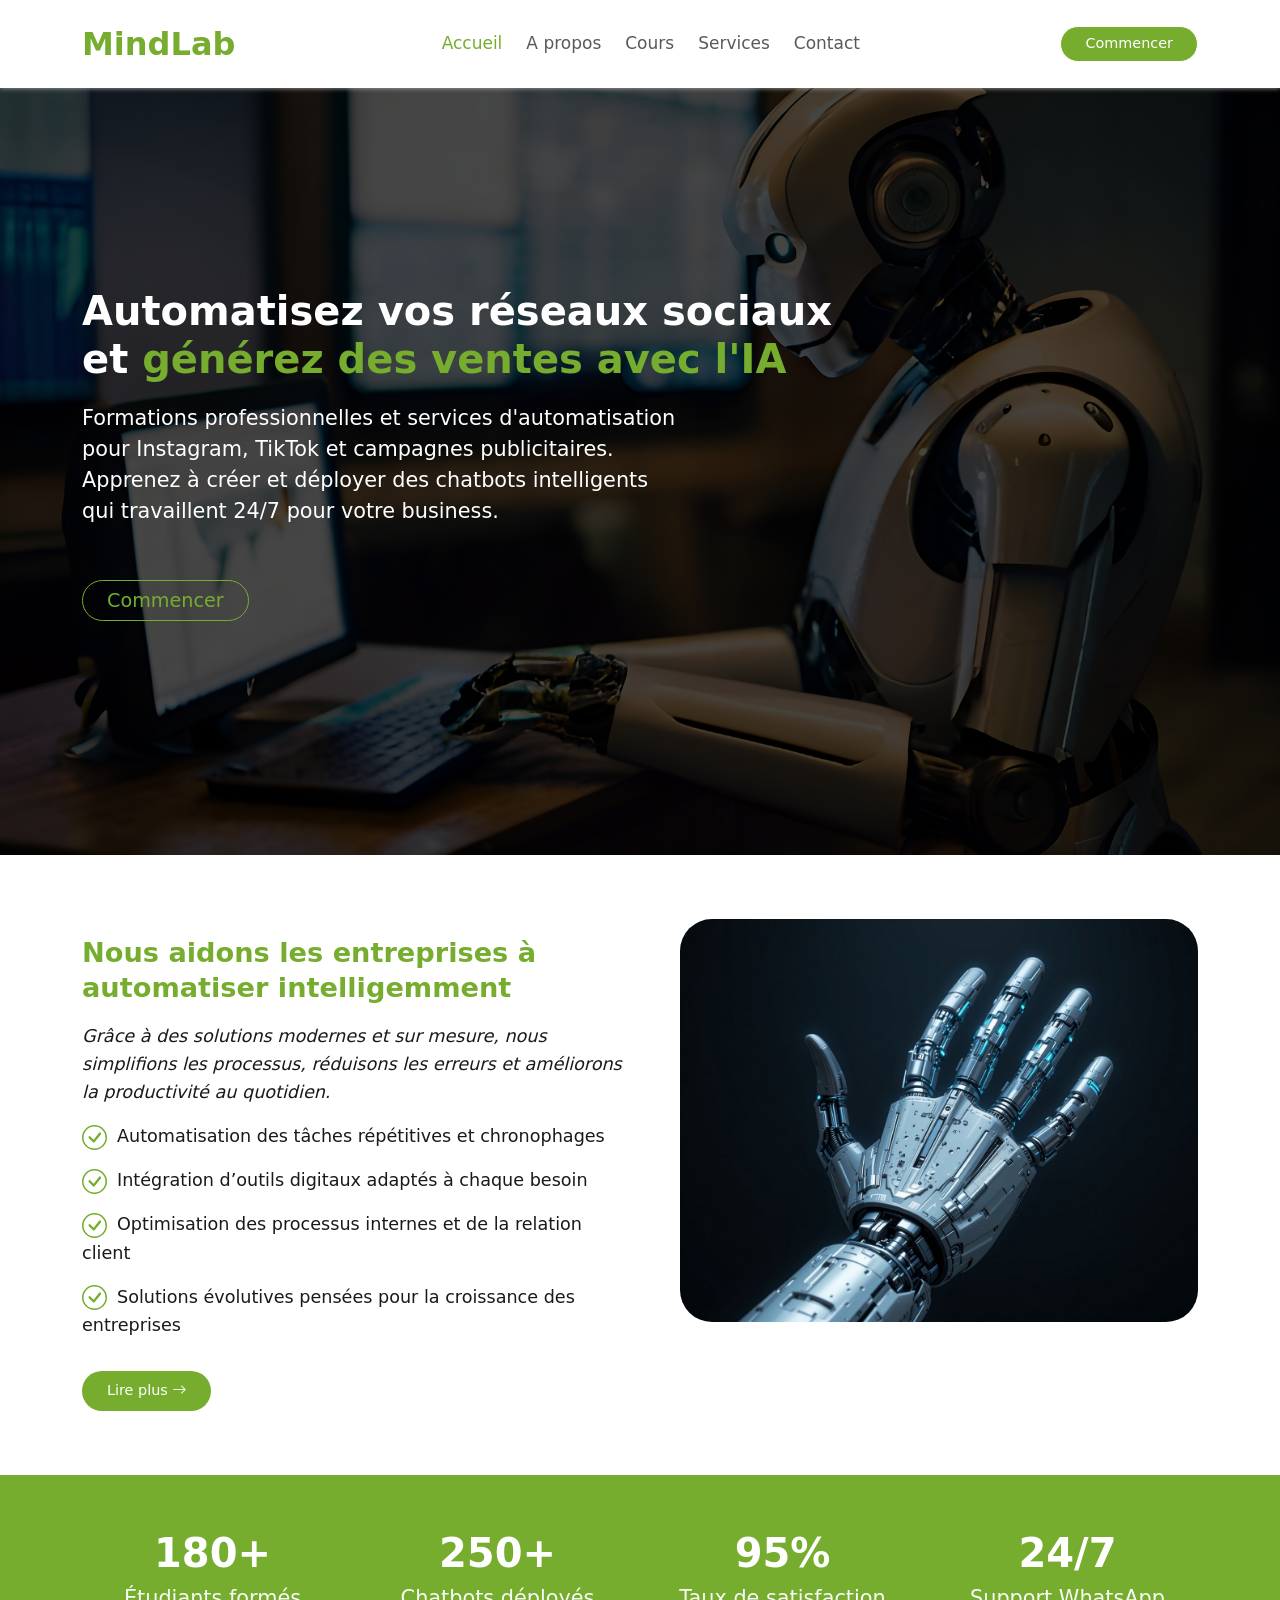
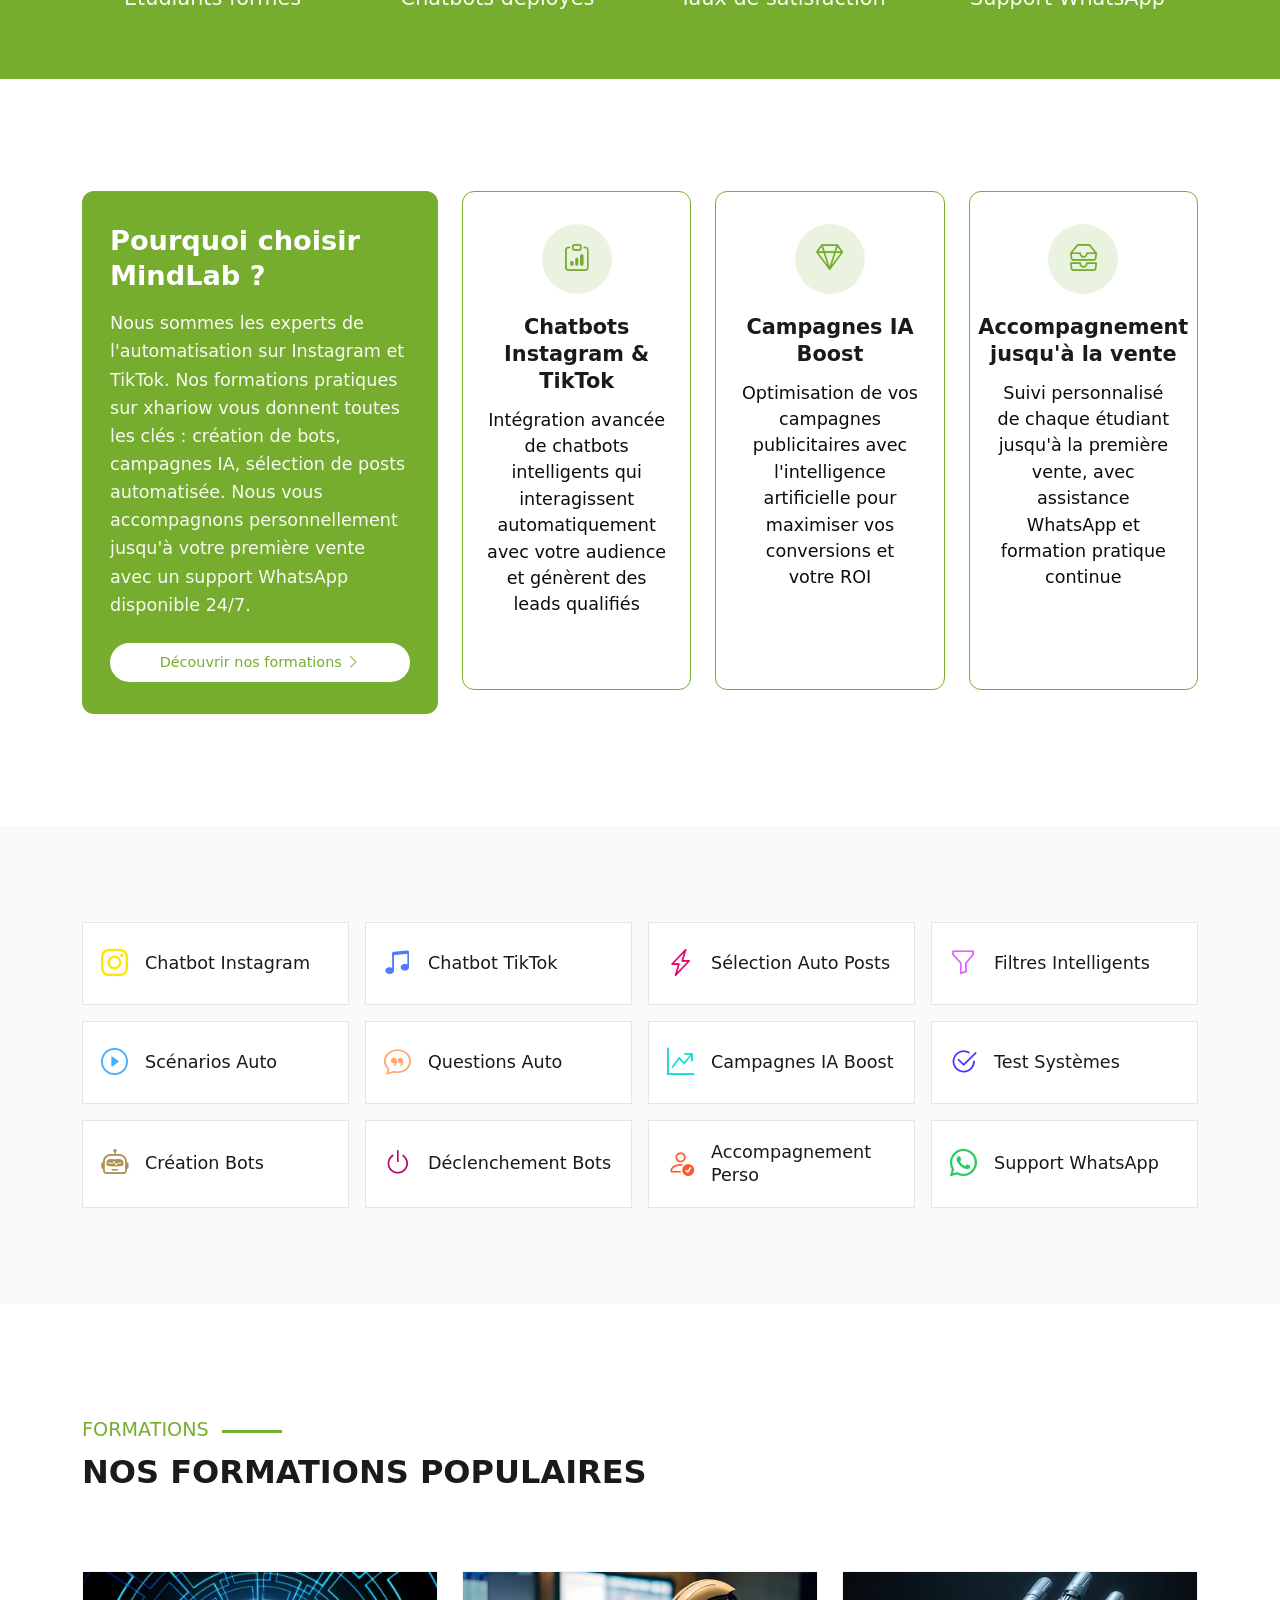
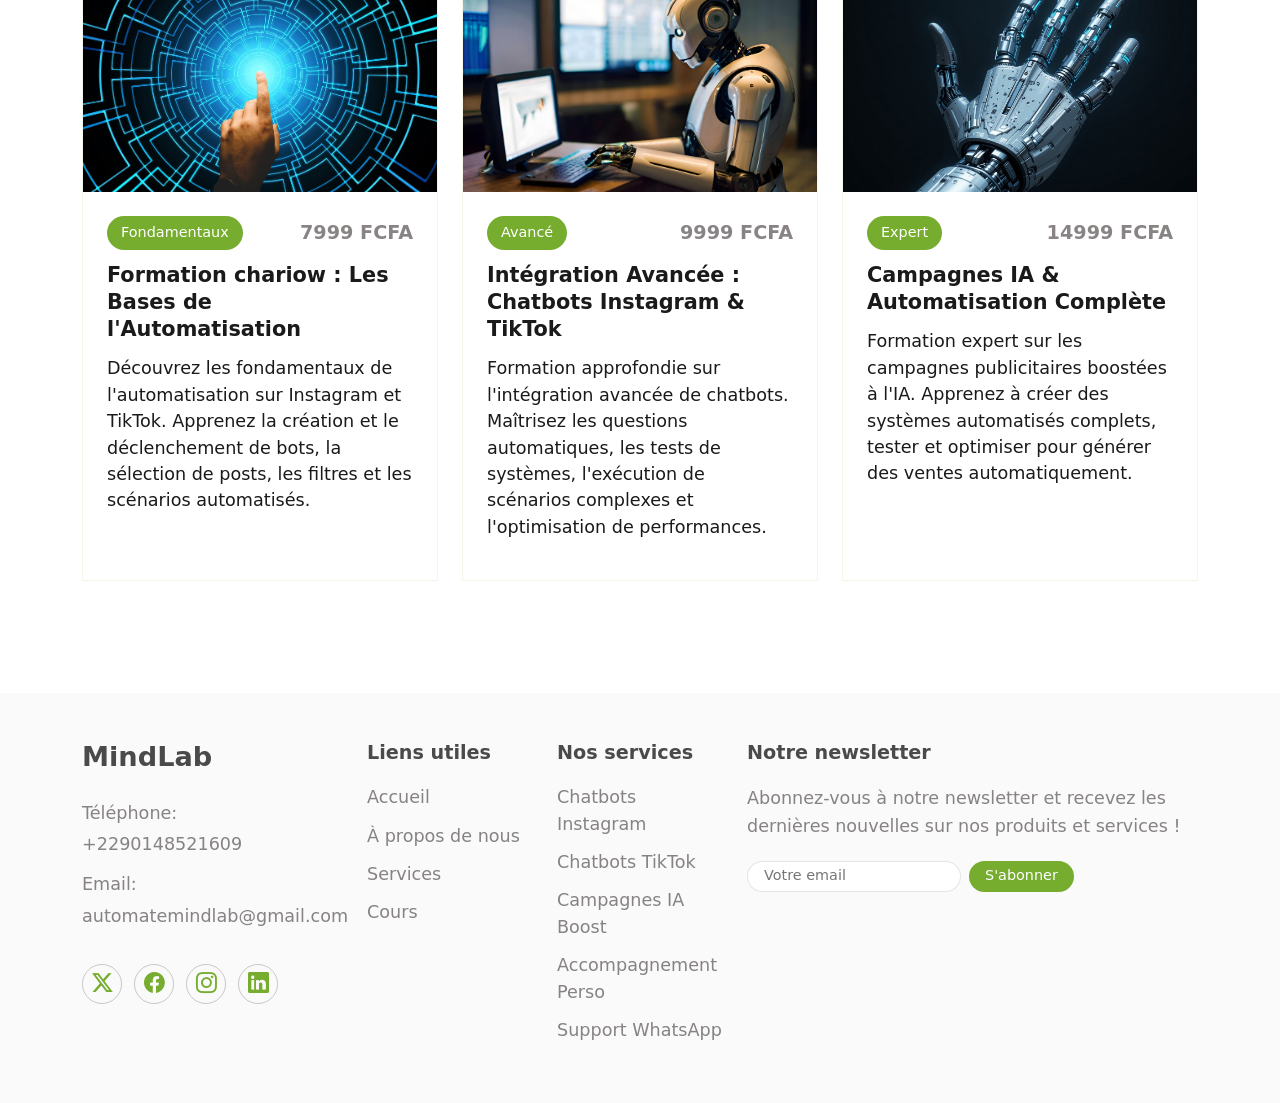
==== commit 0459cb13: "Fin provisoire" ====
--- a/index.html
+++ b/index.html
@@ -21,6 +21,7 @@
   <link rel="stylesheet" href="assets/css/cours.css">
   <link rel="stylesheet" href="assets/css/formateur.css">
   <link rel="stylesheet" href="assets/css/evenement.css">
+  <link rel="stylesheet" href="assets/css/animations.css">
 </head>
 
 <body>
@@ -28,7 +29,7 @@
   <header id="header">
     <nav class="navbar fixed-top navbar-expand-lg">
       <div class="container">
-        <a class="navbar-brand fw-bold fs-2 mentor text-primary" href="#">MindLab</a>
+        <a class="navbar-brand fw-bold fs-2 mentor" href="#">MindLab</a>
 
         <!-- Menu burger personnalisé pour mobile/tablette -->
         <button class="custom-burger d-lg-none" type="button" id="customBurger" aria-label="Toggle navigation">
@@ -47,17 +48,17 @@
               <a class="nav-link" aria-current="page" href="pages/apropos.html">A propos</a>
             </li>
             <li class="nav-item">
-              <a class="nav-link" aria-current="page" href="formateur.html">Services</a>
+              <a class="nav-link" aria-current="page" href="pages/cours.html">Cours</a>
             </li>
             <li class="nav-item">
-              <a class="nav-link" aria-current="page" href="evenement.html">Cours</a>
+              <a class="nav-link" aria-current="page" href="pages/services.html">Services</a>
             </li>
             <li class="nav-item">
-              <a class="nav-link" aria-current="page" href="#">Contact</a>
+              <a class="nav-link" aria-current="page" href="pages/contact.html">Contact</a>
             </li>
           </ul>
           <div class="nav-item text-end ms-auto">
-            <a class="btn rounded-5 px-4" href="#">Commencer</a>
+            <a class="btn rounded-5 px-4" href="pages/contact.html">Commencer</a>
           </div>
         </div>
       </div>
@@ -69,22 +70,23 @@
       <div class="mobile-menu-content">
         <ul class="mobile-nav-list">
           <li class="mobile-nav-item">
-            <a class="mobile-nav-link active text-primary" href="index.html">Accueil</a>
+            <a class="mobile-nav-link active" href="index.html">Accueil</a>
           </li>
           <li class="mobile-nav-item">
-            <a class="mobile-nav-link" href="cours.html">A propos</a>
+            <a class="mobile-nav-link" href="pages/apropos.html">A propos</a>
           </li>
           <li class="mobile-nav-item">
-            <a class="mobile-nav-link" href="formateur.html">Services</a>
+            <a class="mobile-nav-link" href="pages/cours.html">Cours</a>
           </li>
           <li class="mobile-nav-item">
-            <a class="mobile-nav-link" href="evenement.html">Cours</a>
-          </li>
+            <a class="mobile-nav-link" href="pages/services.html">Services</a>
+          </li>
+          
           <li class="mobile-nav-item">
-            <a class="mobile-nav-link" href="#">Contact</a>
+            <a class="mobile-nav-link" href="pages/contact.html">Contact</a>
           </li>
           <li class="mobile-nav-item mt-4">
-            <a class="btn rounded-5 px-4 w-100 text-center d-block" href="#">Commencer</a>
+            <a class="btn rounded-5 px-4 py-3 w-100 text-center d-block" href="pages/contact.html" style="font-size: var(--fs-base) !important;">Commencer</a>
           </li>
         </ul>
       </div>
@@ -112,47 +114,49 @@
 
   <main>
 
+
     <section class="container section1">
-      <div class="row my-5 g-3">
+      <div class="row my-lg-5 my-2 mb-5 g-3">
         <!-- Image en haut sur mobile/tablette, à droite sur desktop -->
-        <div class="col-12 col-lg-6 order-1 order-lg-2">
+        <div class="col-12 col-lg-6 order-2">
           <div class="section1-image-wrapper">
             <img src="assets/img/ai-generated-9342713_1280.jpg" class="section1-image w-100 rounded-5"
               alt="Formation automatisation">
           </div>
         </div>
         <!-- Texte en bas sur mobile/tablette, à gauche sur desktop -->
-        <div class="col-12 col-lg-6 order-2 order-lg-1">
-          <h3 class="my-3">Formation complète et accompagnement jusqu'à votre première vente</h3>
-          <p style="font-style: italic;">Automatisation MindLab vous forme aux techniques avancées d'automatisation sur
-            les réseaux sociaux avec des formations pratiques et un suivi personnalisé.</p>
+        <div class="col-12 col-lg-6 order-1">
+          <h3 class="my-3">Nous aidons les entreprises à automatiser intelligemment</h3>
+          <p style="font-style: italic;">Grâce à des solutions modernes et sur mesure, nous simplifions les processus, réduisons les erreurs et améliorons la productivité au quotidien.</p>
           <p><svg style="margin-right: 10px;" xmlns="http://www.w3.org/2000/svg" width="25" height="25"
               fill="rgb(30, 113, 185)" class="bi bi-check-circle" viewBox="0 0 16 16">
               <path d="M8 15A7 7 0 1 1 8 1a7 7 0 0 1 0 14m0 1A8 8 0 1 0 8 0a8 8 0 0 0 0 16" />
               <path
                 d="m10.97 4.97-.02.022-3.473 4.425-2.093-2.094a.75.75 0 0 0-1.06 1.06L6.97 11.03a.75.75 0 0 0 1.079-.02l3.992-4.99a.75.75 0 0 0-1.071-1.05" />
-            </svg><span class="fw-bold">Formations sur chariow :</span> Création, déclenchement et gestion de bots
-            automatisés pour Instagram et TikTok.</p>
+            </svg>Automatisation des tâches répétitives et chronophages</p>
           <p><svg style="margin-right: 10px;" xmlns="http://www.w3.org/2000/svg" width="25" height="25"
               fill="rgb(30, 113, 185)" class="bi bi-check-circle" viewBox="0 0 16 16">
               <path d="M8 15A7 7 0 1 1 8 1a7 7 0 0 1 0 14m0 1A8 8 0 1 0 8 0a8 8 0 0 0 0 16" />
               <path
                 d="m10.97 4.97-.02.022-3.473 4.425-2.093-2.094a.75.75 0 0 0-1.06 1.06L6.97 11.03a.75.75 0 0 0 1.079-.02l3.992-4.99a.75.75 0 0 0-1.071-1.05" />
-            </svg><span class="fw-bold">Intégration avancée de chatbots</span>Intégration avancée de chatbots avec
-            sélection intelligente de posts, filtres personnalisés et scénarios automatisés.</span></p>
+            </svg>Intégration d’outils digitaux adaptés à chaque besoin</p>
           <p><svg style="margin-right: 10px;" xmlns="http://www.w3.org/2000/svg" width="25" height="25"
               fill="rgb(30, 113, 185)" class="bi bi-check-circle" viewBox="0 0 16 16">
               <path d="M8 15A7 7 0 1 1 8 1a7 7 0 0 1 0 14m0 1A8 8 0 1 0 8 0a8 8 0 0 0 0 16" />
               <path
                 d="m10.97 4.97-.02.022-3.473 4.425-2.093-2.094a.75.75 0 0 0-1.06 1.06L6.97 11.03a.75.75 0 0 0 1.079-.02l3.992-4.99a.75.75 0 0 0-1.071-1.05" />
-            </svg><span class="fw-bold">Accompagnement personnalisé et suivi</span> jusqu'à votre première vente, avec
-            assistance WhatsApp incluse pour toutes vos questions.</span></p>
-
-
-          <a href="" class="btn  rounded-5 px-4 py-2 my-3">
-            Lire plus
-            <i class="bi bi-arrow-right"></i>
-          </a>
+            </svg>Optimisation des processus internes et de la relation client</p>
+          <p><svg style="margin-right: 10px;" xmlns="http://www.w3.org/2000/svg" width="25" height="25"
+              fill="rgb(30, 113, 185)" class="bi bi-check-circle" viewBox="0 0 16 16">
+              <path d="M8 15A7 7 0 1 1 8 1a7 7 0 0 1 0 14m0 1A8 8 0 1 0 8 0a8 8 0 0 0 0 16" />
+              <path
+                d="m10.97 4.97-.02.022-3.473 4.425-2.093-2.094a.75.75 0 0 0-1.06 1.06L6.97 11.03a.75.75 0 0 0 1.079-.02l3.992-4.99a.75.75 0 0 0-1.071-1.05" />
+            </svg>Solutions évolutives pensées pour la croissance des entreprises</p>
+
+            <a href="" class="btn  rounded-5 px-4 py-2 my-3">
+              Lire plus
+              <i class="bi bi-arrow-right"></i>
+            </a>
         </div>
       </div>
     </section>
@@ -339,7 +343,7 @@
 
         <div class="row g-4">
           <div class="col-12 col-md-6 col-lg-4">
-            <a href="">
+            <a href="pages/details_cours.html?formation=1">
               <div class="section5-card">
                 <div class="section5-image-wrapper">
                   <img src="assets/img/technology-3389885_1920.jpg" class="section5-image" alt="Formation Fondamentaux">
@@ -347,7 +351,7 @@
                 <div class="section5-card-body">
                   <div class="section5-badge-price">
                     <span class="section5-badge">Fondamentaux</span>
-                    <span class="section5-price">497 €</span>
+                    <span class="section5-price">7999 FCFA</span>
                   </div>
                   <h5 class="section5-card-title">Formation chariow : Les Bases de l'Automatisation</h5>
                   <p class="section5-card-text">Découvrez les fondamentaux de l'automatisation sur Instagram et TikTok.
@@ -360,7 +364,7 @@
           </div>
 
           <div class="col-12 col-md-6 col-lg-4">
-            <a href="">
+            <a href="pages/details_cours.html?formation=2">
               <div class="section5-card">
                 <div class="section5-image-wrapper">
                   <img src="assets/img/robot-8781973_1920.jpg" class="section5-image" alt="Formation Avancée">
@@ -368,7 +372,7 @@
                 <div class="section5-card-body">
                   <div class="section5-badge-price">
                     <span class="section5-badge">Avancé</span>
-                    <span class="section5-price">797 €</span>
+                    <span class="section5-price">9999 FCFA</span>
                   </div>
                   <h5 class="section5-card-title">Intégration Avancée : Chatbots Instagram & TikTok</h5>
                   <p class="section5-card-text">Formation approfondie sur l'intégration avancée de chatbots. Maîtrisez
@@ -381,7 +385,7 @@
           </div>
 
           <div class="col-12 col-md-6 col-lg-4">
-            <a href="">
+            <a href="pages/details_cours.html?formation=3">
               <div class="section5-card">
                 <div class="section5-image-wrapper">
                   <img src="assets/img/ai-generated-9342713_1280.jpg" class="section5-image" alt="Formation Expert">
@@ -389,7 +393,7 @@
                 <div class="section5-card-body">
                   <div class="section5-badge-price">
                     <span class="section5-badge">Expert</span>
-                    <span class="section5-price">997 €</span>
+                    <span class="section5-price">14999 FCFA</span>
                   </div>
                   <h5 class="section5-card-title">Campagnes IA & Automatisation Complète</h5>
                   <p class="section5-card-text">Formation expert sur les campagnes publicitaires boostées à l'IA.
@@ -414,8 +418,8 @@
         <div class="col-lg-3 col-md-6 col-12">
           <h4 class="footer-brand">MindLab</h4>
           <div class="footer-contact">
-            <p class="footer-phone">Téléphone: +33 6 59 59 59 59</p>
-            <p class="footer-email">Email: contact@mindlab.fr</p>
+            <p class="footer-phone">Téléphone: +2290148521609</p>
+            <p class="footer-email">Email: automatemindlab@gmail.com</p>
           </div>
           <div class="footer-social">
             <a href="#" class="footer-social-icon" aria-label="Twitter">
@@ -437,11 +441,10 @@
         <div class="col-lg-2 col-md-6 col-12">
           <h5 class="footer-heading">Liens utiles</h5>
           <ul class="footer-links">
-            <li><a href="#" class="footer-link">Maison</a></li>
-            <li><a href="#" class="footer-link">À propos de nous</a></li>
-            <li><a href="#" class="footer-link">Services</a></li>
-            <li><a href="#" class="footer-link">Conditions d'utilisation</a></li>
-            <li><a href="#" class="footer-link">Politique de confidentialité</a></li>
+            <li><a href="index.html" class="footer-link">Accueil</a></li>
+            <li><a href="pages/apropos.html" class="footer-link">À propos de nous</a></li>
+            <li><a href="pages/services.html" class="footer-link">Services</a></li>
+            <li><a href="pages/cours.html" class="footer-link">Cours</a></li>
           </ul>
         </div>
 
@@ -449,11 +452,11 @@
         <div class="col-lg-2 col-md-6 col-12">
           <h5 class="footer-heading">Nos services</h5>
           <ul class="footer-links">
-            <li><a href="#" class="footer-link">Chatbots Instagram</a></li>
-            <li><a href="#" class="footer-link">Chatbots TikTok</a></li>
-            <li><a href="#" class="footer-link">Campagnes IA Boost</a></li>
-            <li><a href="#" class="footer-link">Accompagnement Perso</a></li>
-            <li><a href="#" class="footer-link">Support WhatsApp</a></li>
+            <li><a href="pages/services.html" class="footer-link">Chatbots Instagram</a></li>
+            <li><a href="pages/services.html" class="footer-link">Chatbots TikTok</a></li>
+            <li><a href="pages/services.html" class="footer-link">Campagnes IA Boost</a></li>
+            <li><a href="pages/services.html" class="footer-link">Accompagnement Perso</a></li>
+            <li><a href="pages/services.html" class="footer-link">Support WhatsApp</a></li>
           </ul>
         </div>
 
@@ -482,6 +485,7 @@
     integrity="sha384-FKyoEForCGlyvwx9Hj09JcYn3nv7wiPVlz7YYwJrWVcXK/BmnVDxM+D2scQbITxI"
     crossorigin="anonymous"></script>
   <script src="assets/js/script.js"></script>
+  <script src="assets/js/scroll-animations.js"></script>
 </body>
 
 </html>
--- a/assets/css/style.css
+++ b/assets/css/style.css
@@ -22,6 +22,7 @@
 
 nav .mentor {
     margin-right: 100px;
+    color: var(--color-primary) !important;
 }
 
 header .navbar ul li a:hover {
@@ -723,7 +724,7 @@
 }
 
 .section5-label {
-    color: var(--color-text);
+    color: var(--color-primary);
     font-size: var(--fs-sm);
     font-weight: var(--fw-medium);
     margin-right: 0.5rem;
@@ -741,7 +742,7 @@
 .section5-title {
     font-size: var(--fs-xl);
     font-weight: var(--fw-bold);
-    color: var(--color-primary);
+    color: var(--color-dark);
     margin-top: 0.5rem;
     display: block;
 }
--- a/assets/css/apropos.css
+++ b/assets/css/apropos.css
@@ -1,6 +1,6 @@
 
 section#section7 {
-    background-color: rgb(44, 44, 245);
+    background-color: var(--color-primary);
     padding: 200px 0px 0px;
     height: 100%;
     width: 100%;
@@ -11,13 +11,479 @@
     color: white;
 }
 
-section#section8 .ligne {
-    height: 2%;
-    width: 10%;
-    background-color: #3b59c4;
+section#section7 h3 {
+    font-size: var(--fs-xl);
+    font-weight: var(--fw-bold);
+    color: var(--color-white);
+}
+
+section#section7 p {
+    font-size: var(--fs-0);
+    color: var(--color-white);
+    line-height: 1.6;
+    font-style: italic;
+}
+
+/* Section 8 - Témoignages */
+section#section8 {
+    padding: 4rem 0;
+}
+
+.section8-header {
+    text-align: center;
+    margin-bottom: 3rem;
+}
+
+.section8-label {
+    color: var(--color-text);
+    font-size: var(--fs-sm);
+    font-weight: var(--fw-medium);
+    margin-right: 0.5rem;
+    text-transform: uppercase;
+    letter-spacing: 1px;
+}
+
+.section8-line {
+    height: 3px;
+    width: 60px;
+    background-color: var(--color-primary);
     display: inline-block;
-}
-
-section#section8 span {
-    color: rgb(171, 179, 177);
-}
+    margin-right: 0.5rem;
+    vertical-align: middle;
+}
+
+.section8-title {
+    font-size: var(--fs-xl);
+    font-weight: var(--fw-bold);
+    color: var(--color-primary);
+    margin-top: 0.5rem;
+    display: block;
+}
+
+/* Carousel Container */
+.testimonial-carousel-wrapper {
+    position: relative;
+    width: 100%;
+    padding: 0 3rem;
+    margin: 0 auto;
+}
+
+.testimonial-carousel-container {
+    position: relative;
+    width: 100%;
+    overflow: hidden;
+    margin: 0 auto;
+}
+
+.testimonial-carousel-track {
+    display: flex;
+    transition: transform 0.6s cubic-bezier(0.25, 0.46, 0.45, 0.94);
+    will-change: transform;
+}
+
+.testimonial-slide {
+    min-width: 100%;
+    padding: 0 0.75rem;
+    box-sizing: border-box;
+}
+
+@media (min-width: 768px) {
+    .testimonial-slide {
+        min-width: 50%;
+    }
+}
+
+/* Cartes de témoignages */
+.testimonial-card {
+    background-color: var(--color-white);
+    border: 1px solid rgba(var(--color-primary-rgb), 0.1);
+    border-radius: 8px;
+    padding: 2rem;
+    position: relative;
+    height: 100%;
+    display: flex;
+    flex-direction: column;
+    transition: all 0.3s ease;
+    box-shadow: 0 2px 8px rgba(0, 0, 0, 0.05);
+}
+
+.testimonial-card:hover {
+    transform: translateY(-5px);
+    box-shadow: 0 8px 20px rgba(var(--color-primary-rgb), 0.15);
+    border-color: var(--color-primary);
+}
+
+.testimonial-image-wrapper {
+    position: relative;
+    width: 80px;
+    height: 80px;
+    margin-bottom: 1rem;
+    z-index: 2;
+}
+
+.testimonial-image {
+    width: 80px;
+    height: 80px;
+    border-radius: 50%;
+    object-fit: cover;
+    border: 4px solid var(--color-white);
+    box-shadow: 0 4px 12px rgba(0, 0, 0, 0.1);
+    position: relative;
+    z-index: 2;
+}
+
+.testimonial-content {
+    flex: 1;
+    display: flex;
+    flex-direction: column;
+}
+
+.testimonial-name {
+    font-size: var(--fs-base);
+    font-weight: var(--fw-bold);
+    color: var(--color-dark);
+    margin-bottom: 0.25rem;
+}
+
+.testimonial-role {
+    font-size: var(--fs-s);
+    color: var(--color-text);
+    margin-bottom: 0.75rem;
+}
+
+.testimonial-stars {
+    margin-bottom: 1rem;
+}
+
+.testimonial-stars i {
+    color: #ffc107;
+    font-size: 1rem;
+    margin-right: 2px;
+}
+
+.testimonial-text {
+    font-size: var(--fs-0);
+    color: var(--color-text-secondary);
+    line-height: 1.6;
+    margin: 0;
+    position: relative;
+    padding-left: 1.5rem;
+}
+
+.testimonial-quote {
+    font-size: 2.5rem;
+    color: rgba(var(--color-primary-rgb), 0.2);
+    position: absolute;
+    left: 0;
+    top: -10px;
+    line-height: 1;
+}
+
+/* Navigation Buttons (Desktop) */
+.testimonial-carousel-btn {
+    position: absolute;
+    top: 50%;
+    transform: translateY(-50%);
+    background-color: var(--color-white);
+    border: 2px solid var(--color-primary);
+    color: var(--color-primary);
+    width: 50px;
+    height: 50px;
+    border-radius: 50%;
+    display: flex;
+    align-items: center;
+    justify-content: center;
+    cursor: pointer;
+    z-index: 10;
+    transition: all 0.3s ease;
+    font-size: 1.5rem;
+    box-shadow: 0 4px 12px rgba(0, 0, 0, 0.1);
+}
+
+.testimonial-carousel-btn:hover {
+    background-color: var(--color-primary);
+    color: var(--color-white);
+    transform: translateY(-50%) scale(1.1);
+    box-shadow: 0 6px 16px rgba(var(--color-primary-rgb), 0.3);
+}
+
+.testimonial-carousel-btn:active {
+    transform: translateY(-50%) scale(0.95);
+}
+
+.testimonial-carousel-btn:disabled {
+    opacity: 0.4;
+    cursor: not-allowed;
+    pointer-events: none;
+}
+
+.testimonial-carousel-prev {
+    left: -25px;
+}
+
+.testimonial-carousel-next {
+    right: -25px;
+}
+
+/* Navigation Controls Mobile */
+.testimonial-carousel-mobile-controls {
+    display: none;
+    align-items: center;
+    justify-content: center;
+    gap: 1rem;
+    margin-top: 2rem;
+    width: 100%;
+}
+
+.testimonial-carousel-btn-mobile {
+    background-color: var(--color-white);
+    border: 2px solid var(--color-primary);
+    color: var(--color-primary);
+    width: 44px;
+    height: 44px;
+    border-radius: 50%;
+    display: flex;
+    align-items: center;
+    justify-content: center;
+    cursor: pointer;
+    transition: all 0.3s ease;
+    font-size: 1.25rem;
+    box-shadow: 0 2px 8px rgba(0, 0, 0, 0.1);
+    flex-shrink: 0;
+}
+
+.testimonial-carousel-btn-mobile:hover {
+    background-color: var(--color-primary);
+    color: var(--color-white);
+    transform: scale(1.1);
+    box-shadow: 0 4px 12px rgba(var(--color-primary-rgb), 0.3);
+}
+
+.testimonial-carousel-btn-mobile:active {
+    transform: scale(0.95);
+}
+
+.testimonial-carousel-btn-mobile:disabled {
+    opacity: 0.4;
+    cursor: not-allowed;
+    pointer-events: none;
+}
+
+/* Dots Navigation */
+.testimonial-carousel-dots {
+    display: flex;
+    justify-content: center;
+    align-items: center;
+    gap: 0.75rem;
+    margin-top: 0;
+    flex-wrap: wrap;
+    flex: 1;
+}
+
+.testimonial-carousel-dot {
+    width: 12px;
+    height: 12px;
+    border-radius: 50%;
+    background-color: rgba(var(--color-primary-rgb), 0.3);
+    border: none;
+    cursor: pointer;
+    transition: all 0.3s ease;
+    padding: 0;
+}
+
+.testimonial-carousel-dot:hover {
+    background-color: rgba(var(--color-primary-rgb), 0.6);
+    transform: scale(1.2);
+}
+
+.testimonial-carousel-dot.active {
+    background-color: var(--color-primary);
+    width: 32px;
+    border-radius: 6px;
+    transform: scale(1);
+}
+
+/* Responsive Section 8 */
+@media (max-width: 991.98px) {
+    section#section8 {
+        padding: 3rem 0;
+    }
+    
+    .section8-header {
+        margin-bottom: 2rem;
+    }
+    
+    .section8-title {
+        font-size: var(--fs-lg);
+    }
+    
+    .testimonial-card {
+        padding: 1.5rem;
+    }
+    
+    .testimonial-carousel-wrapper {
+        padding: 0 2.5rem;
+    }
+    
+    .testimonial-carousel-prev {
+        left: -15px;
+    }
+    
+    .testimonial-carousel-next {
+        right: -15px;
+    }
+    
+    .testimonial-carousel-btn {
+        width: 40px;
+        height: 40px;
+        font-size: 1.25rem;
+    }
+}
+
+@media (max-width: 767.98px) {
+    section#section8 {
+        padding: 2.5rem 0;
+    }
+    
+    .section8-title {
+        font-size: var(--fs-base);
+    }
+    
+    .testimonial-card {
+        padding: 1.25rem;
+    }
+    
+    .testimonial-image-wrapper {
+        width: 70px;
+        height: 70px;
+    }
+    
+    .testimonial-image {
+        width: 70px;
+        height: 70px;
+    }
+    
+    .testimonial-text {
+        font-size: var(--fs-s);
+        padding-left: 1.25rem;
+    }
+    
+    .testimonial-quote {
+        font-size: 2rem;
+    }
+    
+    .testimonial-carousel-wrapper {
+        padding: 0 1rem;
+    }
+    
+    /* Masquer les boutons desktop sur mobile */
+    .testimonial-carousel-btn {
+        display: none;
+    }
+    
+    /* Afficher les contrôles mobiles */
+    .testimonial-carousel-mobile-controls {
+        display: flex;
+    }
+    
+    .testimonial-carousel-dots {
+        margin: 0;
+    }
+}
+
+@media (max-width: 575.98px) {
+    section#section8 {
+        padding: 2rem 0;
+    }
+    
+    .section8-header {
+        margin-bottom: 1.5rem;
+    }
+    
+    .section8-label {
+        font-size: var(--fs-s);
+    }
+    
+    .section8-line {
+        width: 40px;
+        height: 2px;
+    }
+    
+    .section8-title {
+        font-size: var(--fs-base);
+    }
+    
+    .testimonial-card {
+        padding: 1rem;
+    }
+    
+    .testimonial-image-wrapper {
+        width: 60px;
+        height: 60px;
+        margin-bottom: 0.75rem;
+    }
+    
+    .testimonial-image {
+        width: 60px;
+        height: 60px;
+        border-width: 3px;
+    }
+    
+    .testimonial-name {
+        font-size: var(--fs-sm);
+    }
+    
+    .testimonial-role {
+        font-size: var(--fs-0);
+    }
+    
+    .testimonial-stars i {
+        font-size: 0.875rem;
+    }
+    
+    .testimonial-text {
+        font-size: var(--fs-s);
+        padding-left: 1rem;
+    }
+    
+    .testimonial-quote {
+        font-size: 1.75rem;
+        top: -8px;
+    }
+    
+    .testimonial-carousel-wrapper {
+        padding: 0 0.5rem;
+    }
+    
+    /* Masquer les boutons desktop sur mobile */
+    .testimonial-carousel-btn {
+        display: none;
+    }
+    
+    /* Contrôles mobiles */
+    .testimonial-carousel-mobile-controls {
+        display: flex;
+        margin-top: 1.5rem;
+        gap: 0.75rem;
+    }
+    
+    .testimonial-carousel-btn-mobile {
+        width: 40px;
+        height: 40px;
+        font-size: 1.1rem;
+    }
+    
+    .testimonial-carousel-dots {
+        margin: 0;
+        gap: 0.5rem;
+    }
+    
+    .testimonial-carousel-dot {
+        width: 10px;
+        height: 10px;
+    }
+    
+    .testimonial-carousel-dot.active {
+        width: 24px;
+    }
+}
--- a/assets/css/animations.css
+++ b/assets/css/animations.css
@@ -0,0 +1,131 @@
+/* Animations au scroll */
+.animate-on-scroll {
+    opacity: 0;
+    transition: opacity 0.6s ease, transform 0.6s ease;
+}
+
+/* Animation fadeIn */
+.animate-fade-in {
+    opacity: 0;
+}
+
+.animate-fade-in.animated {
+    opacity: 1;
+}
+
+/* Animation slideUp */
+.animate-slide-up {
+    opacity: 0;
+    transform: translateY(30px);
+}
+
+.animate-slide-up.animated {
+    opacity: 1;
+    transform: translateY(0);
+}
+
+/* Animation slideDown */
+.animate-slide-down {
+    opacity: 0;
+    transform: translateY(-30px);
+}
+
+.animate-slide-down.animated {
+    opacity: 1;
+    transform: translateY(0);
+}
+
+/* Animation slideLeft */
+.animate-slide-left {
+    opacity: 0;
+    transform: translateX(30px);
+}
+
+.animate-slide-left.animated {
+    opacity: 1;
+    transform: translateX(0);
+}
+
+/* Animation slideRight */
+.animate-slide-right {
+    opacity: 0;
+    transform: translateX(-30px);
+}
+
+.animate-slide-right.animated {
+    opacity: 1;
+    transform: translateX(0);
+}
+
+/* Animation zoomIn */
+.animate-zoom-in {
+    opacity: 0;
+    transform: scale(0.9);
+}
+
+.animate-zoom-in.animated {
+    opacity: 1;
+    transform: scale(1);
+}
+
+/* Animation zoomOut */
+.animate-zoom-out {
+    opacity: 0;
+    transform: scale(1.1);
+}
+
+.animate-zoom-out.animated {
+    opacity: 1;
+    transform: scale(1);
+}
+
+/* Délai d'animation */
+.animate-delay-100 {
+    transition-delay: 0.1s;
+}
+
+.animate-delay-200 {
+    transition-delay: 0.2s;
+}
+
+.animate-delay-300 {
+    transition-delay: 0.3s;
+}
+
+.animate-delay-400 {
+    transition-delay: 0.4s;
+}
+
+.animate-delay-500 {
+    transition-delay: 0.5s;
+}
+
+/* Durée d'animation */
+.animate-duration-fast {
+    transition-duration: 0.4s;
+}
+
+.animate-duration-normal {
+    transition-duration: 0.6s;
+}
+
+.animate-duration-slow {
+    transition-duration: 0.8s;
+}
+
+/* Désactiver les animations pour les utilisateurs qui préfèrent les réduire */
+@media (prefers-reduced-motion: reduce) {
+    .animate-on-scroll,
+    .animate-fade-in,
+    .animate-slide-up,
+    .animate-slide-down,
+    .animate-slide-left,
+    .animate-slide-right,
+    .animate-zoom-in,
+    .animate-zoom-out {
+        opacity: 1 !important;
+        transform: none !important;
+        transition: none !important;
+    }
+}
+
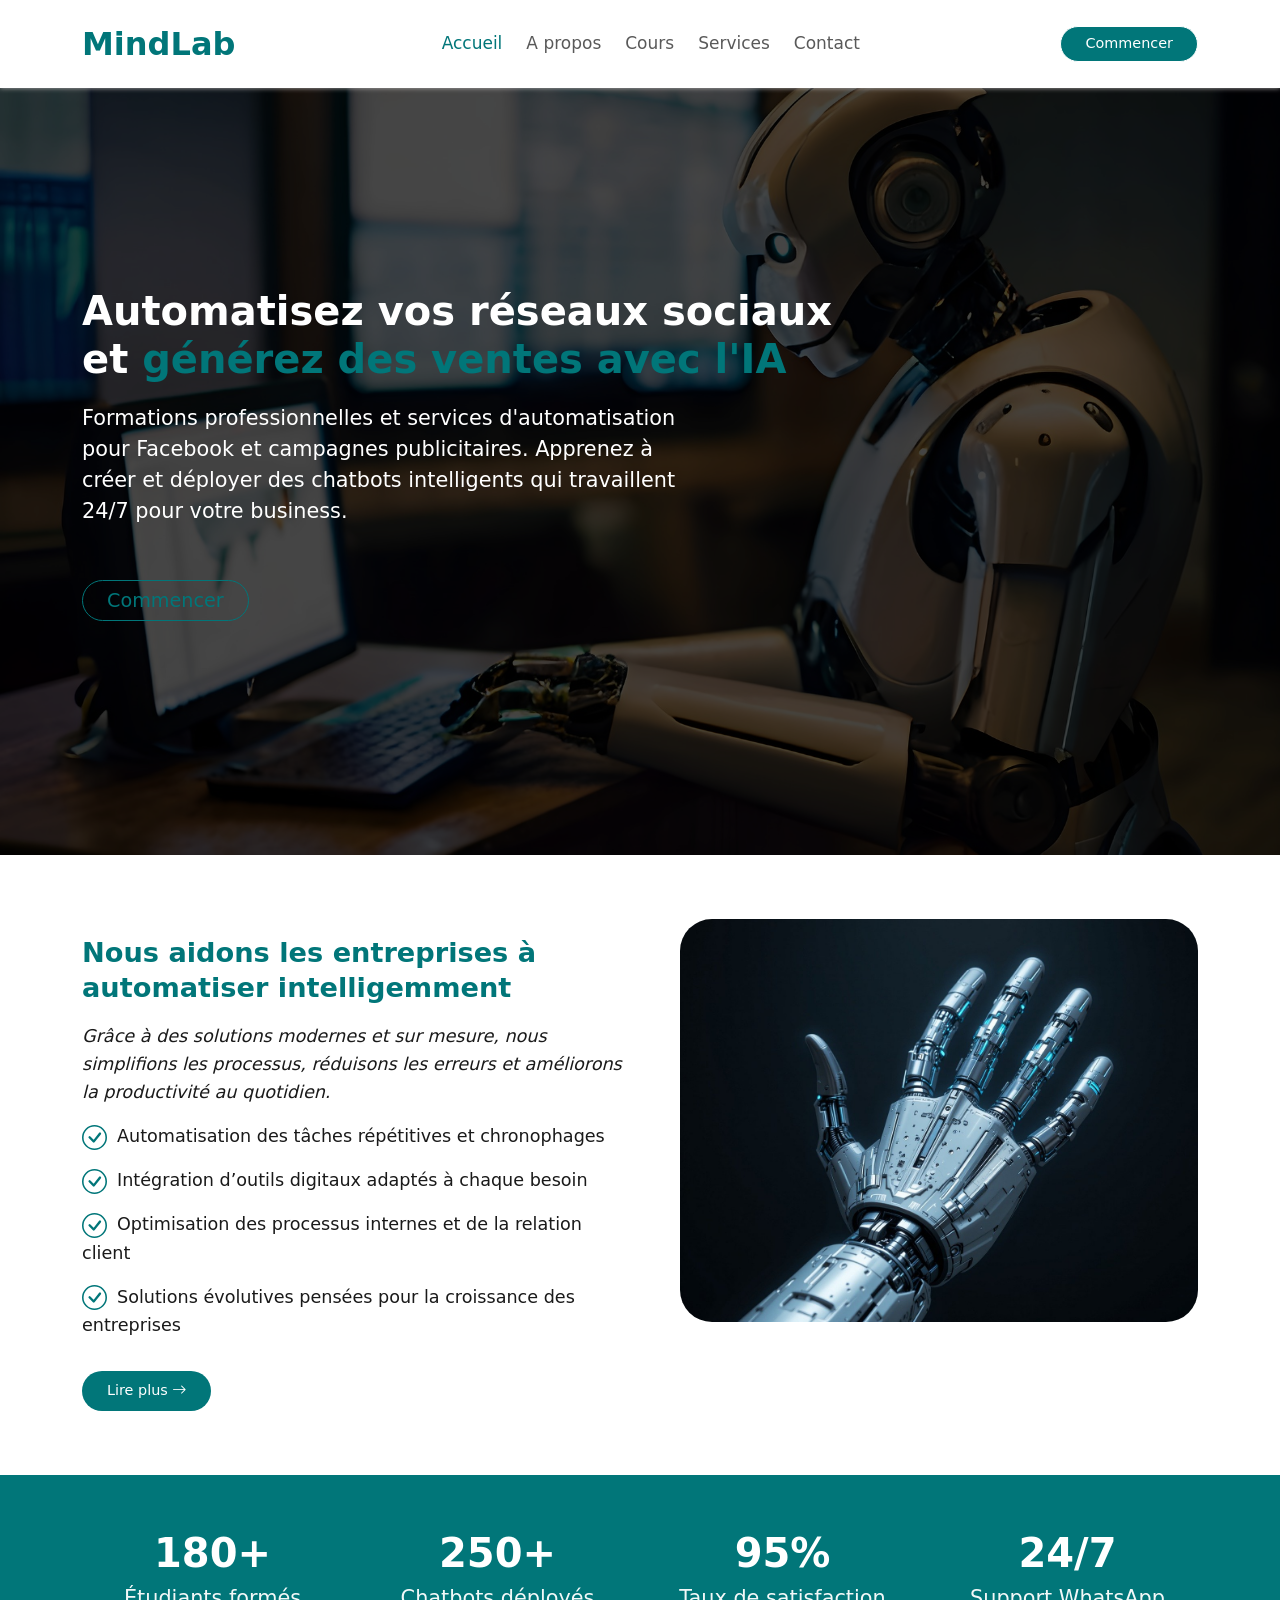
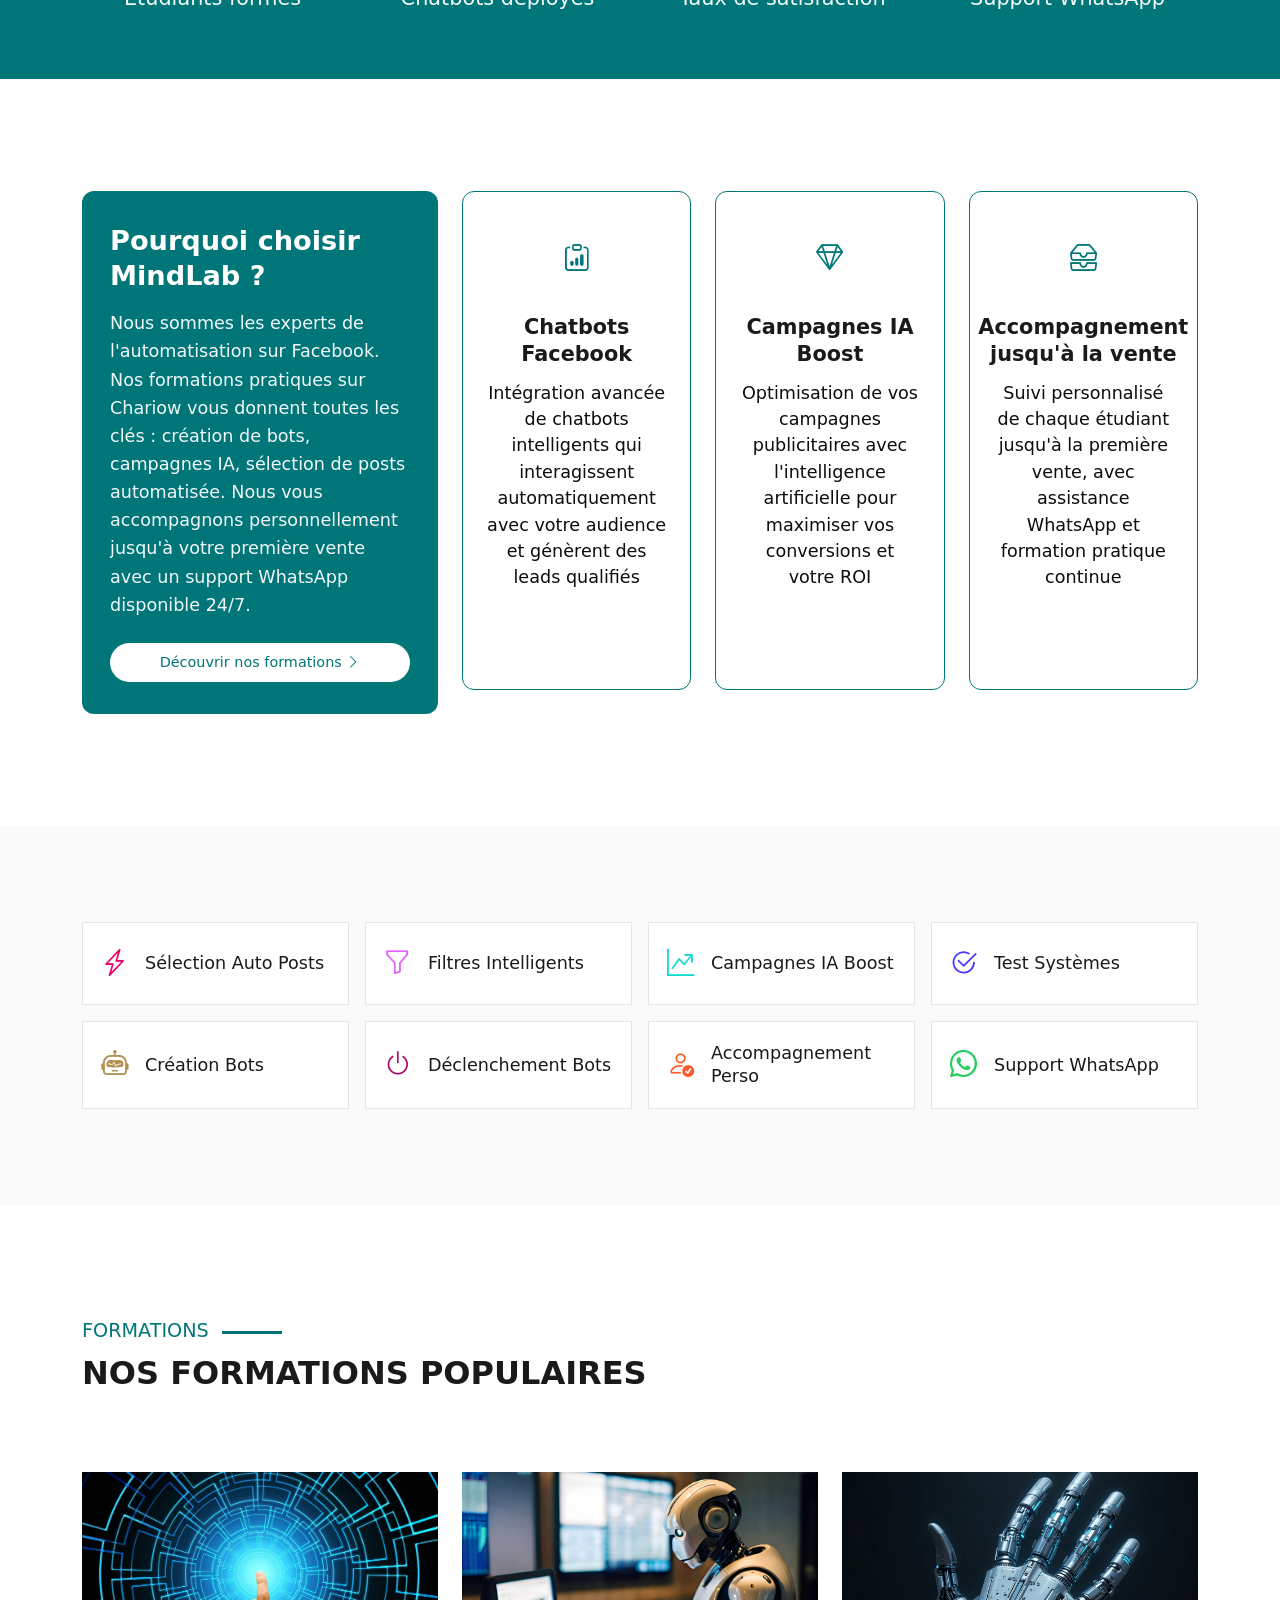
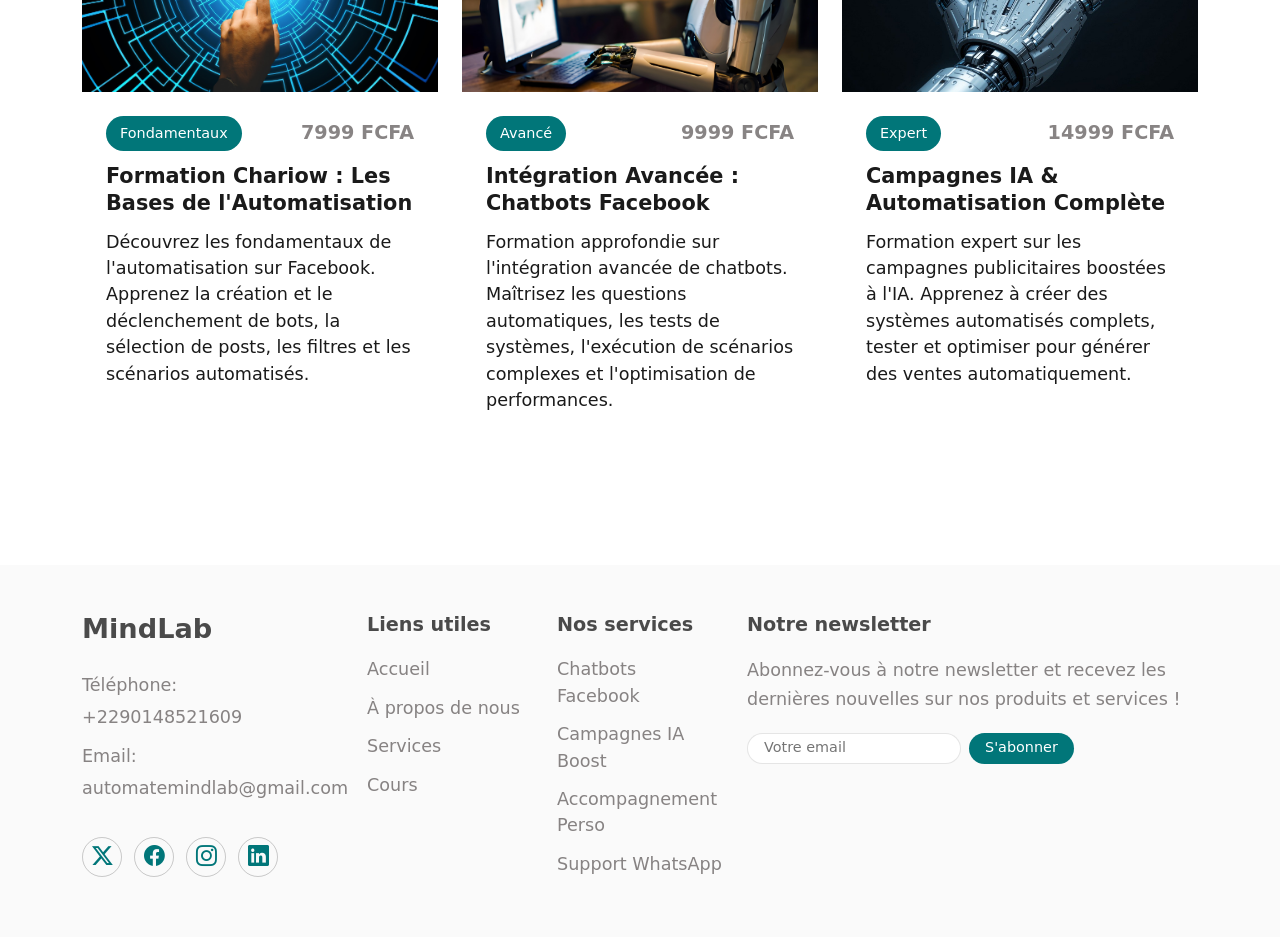
==== commit 2c27a785: "fin. Passage a laravel" ====
--- a/index.html
+++ b/index.html
@@ -100,7 +100,7 @@
             <h1 class="titre">
               Automatisez vos réseaux sociaux<br>
               et <span style="color: var(--color-primary);">générez des ventes avec l'IA</span></h1>
-            <p class="avant-titre">Formations professionnelles et services d'automatisation pour Instagram, TikTok et
+            <p class="avant-titre">Formations professionnelles et services d'automatisation pour Facebook et
               campagnes publicitaires. Apprenez à créer et déployer des chatbots intelligents qui travaillent 24/7 pour
               votre business.</p>
             <a class="commencer btn-h text-light btn-outline-primary rounded-5 px-4 py-2"
@@ -201,8 +201,8 @@
           <div class="col-12 col-lg-4 mb-4 mb-lg-0 d-flex">
             <div class="section3-main-card w-100">
               <h2 class="section3-main-title">Pourquoi choisir MindLab ?</h2>
-              <p class="section3-main-text">Nous sommes les experts de l'automatisation sur Instagram et TikTok.
-                Nos formations pratiques sur xhariow vous donnent toutes les clés : création de bots, campagnes IA,
+              <p class="section3-main-text">Nous sommes les experts de l'automatisation sur Facebook.
+                Nos formations pratiques sur Chariow vous donnent toutes les clés : création de bots, campagnes IA,
                 sélection de posts automatisée.
                 Nous vous accompagnons personnellement jusqu'à votre première vente avec un support WhatsApp disponible
                 24/7.
@@ -223,7 +223,7 @@
                   <div class="section3-icon-wrapper">
                     <i class="bi bi-clipboard-data section3-icon"></i>
                   </div>
-                  <h4 class="section3-service-title">Chatbots Instagram & TikTok</h4>
+                  <h4 class="section3-service-title">Chatbots Facebook</h4>
                   <p class="section3-service-text">Intégration avancée de chatbots intelligents qui interagissent
                     automatiquement avec votre audience et génèrent des leads qualifiés</p>
                 </div>
@@ -259,18 +259,6 @@
         <div class="row g-3">
           <div class="col-12 col-md-6 col-lg-3">
             <div class="section4-card">
-              <i class="bi bi-instagram section4-icon" style="color: rgb(255, 230, 0);"></i>
-              <span class="section4-label">Chatbot Instagram</span>
-            </div>
-          </div>
-          <div class="col-12 col-md-6 col-lg-3">
-            <div class="section4-card">
-              <i class="bi bi-music-note-beamed section4-icon" style="color: #5578ff;"></i>
-              <span class="section4-label">Chatbot TikTok</span>
-            </div>
-          </div>
-          <div class="col-12 col-md-6 col-lg-3">
-            <div class="section4-card">
               <i class="bi bi-lightning-charge section4-icon" style="color: #e80368;"></i>
               <span class="section4-label">Sélection Auto Posts</span>
             </div>
@@ -279,18 +267,6 @@
             <div class="section4-card">
               <i class="bi bi-funnel section4-icon" style="color: #e361ff;"></i>
               <span class="section4-label">Filtres Intelligents</span>
-            </div>
-          </div>
-          <div class="col-12 col-md-6 col-lg-3">
-            <div class="section4-card">
-              <i class="bi bi-play-circle section4-icon" style="color: #47aeff;"></i>
-              <span class="section4-label">Scénarios Auto</span>
-            </div>
-          </div>
-          <div class="col-12 col-md-6 col-lg-3">
-            <div class="section4-card">
-              <i class="bi bi-chat-quote section4-icon" style="color: #ffa76e;"></i>
-              <span class="section4-label">Questions Auto</span>
             </div>
           </div>
           <div class="col-12 col-md-6 col-lg-3">
@@ -353,8 +329,8 @@
                     <span class="section5-badge">Fondamentaux</span>
                     <span class="section5-price">7999 FCFA</span>
                   </div>
-                  <h5 class="section5-card-title">Formation chariow : Les Bases de l'Automatisation</h5>
-                  <p class="section5-card-text">Découvrez les fondamentaux de l'automatisation sur Instagram et TikTok.
+                  <h5 class="section5-card-title">Formation Chariow : Les Bases de l'Automatisation</h5>
+                  <p class="section5-card-text">Découvrez les fondamentaux de l'automatisation sur Facebook.
                     Apprenez la création et le déclenchement de bots, la sélection de posts, les filtres et les
                     scénarios automatisés.</p>
 
@@ -374,7 +350,7 @@
                     <span class="section5-badge">Avancé</span>
                     <span class="section5-price">9999 FCFA</span>
                   </div>
-                  <h5 class="section5-card-title">Intégration Avancée : Chatbots Instagram & TikTok</h5>
+                  <h5 class="section5-card-title">Intégration Avancée : Chatbots Facebook</h5>
                   <p class="section5-card-text">Formation approfondie sur l'intégration avancée de chatbots. Maîtrisez
                     les questions automatiques, les tests de systèmes, l'exécution de scénarios complexes et
                     l'optimisation de performances.</p>
@@ -452,8 +428,7 @@
         <div class="col-lg-2 col-md-6 col-12">
           <h5 class="footer-heading">Nos services</h5>
           <ul class="footer-links">
-            <li><a href="pages/services.html" class="footer-link">Chatbots Instagram</a></li>
-            <li><a href="pages/services.html" class="footer-link">Chatbots TikTok</a></li>
+            <li><a href="pages/services.html" class="footer-link">Chatbots Facebook</a></li>
             <li><a href="pages/services.html" class="footer-link">Campagnes IA Boost</a></li>
             <li><a href="pages/services.html" class="footer-link">Accompagnement Perso</a></li>
             <li><a href="pages/services.html" class="footer-link">Support WhatsApp</a></li>
--- a/assets/css/variables.css
+++ b/assets/css/variables.css
@@ -1,7 +1,7 @@
 :root {
     /* Couleurs principales */
-    --color-primary: #76ad2f;
-    --color-primary-rgb: 118, 173, 47;
+    --color-primary: #017679;
+    --color-primary-rgba: #01757991;
     --color-primaryOpacity: #ffc92862;
     /* --color-secondary: #a4a4a4; */
   
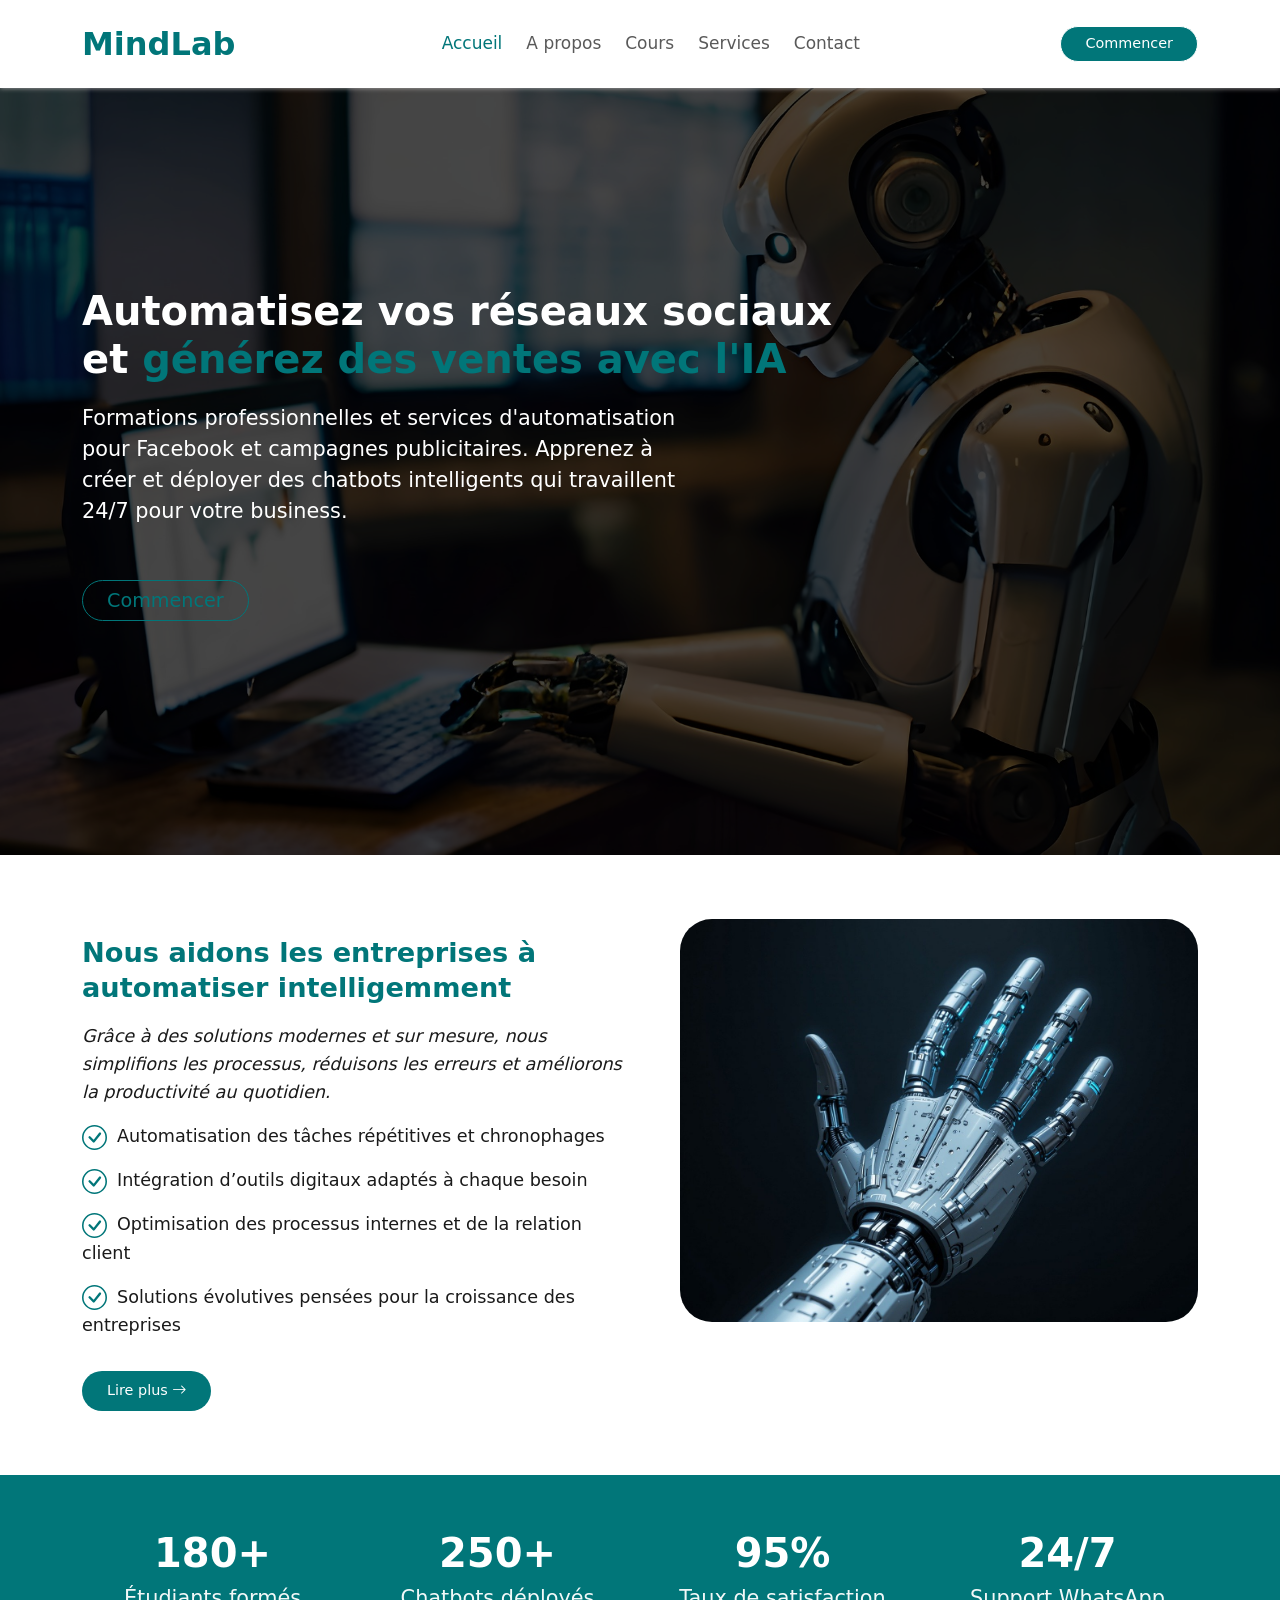
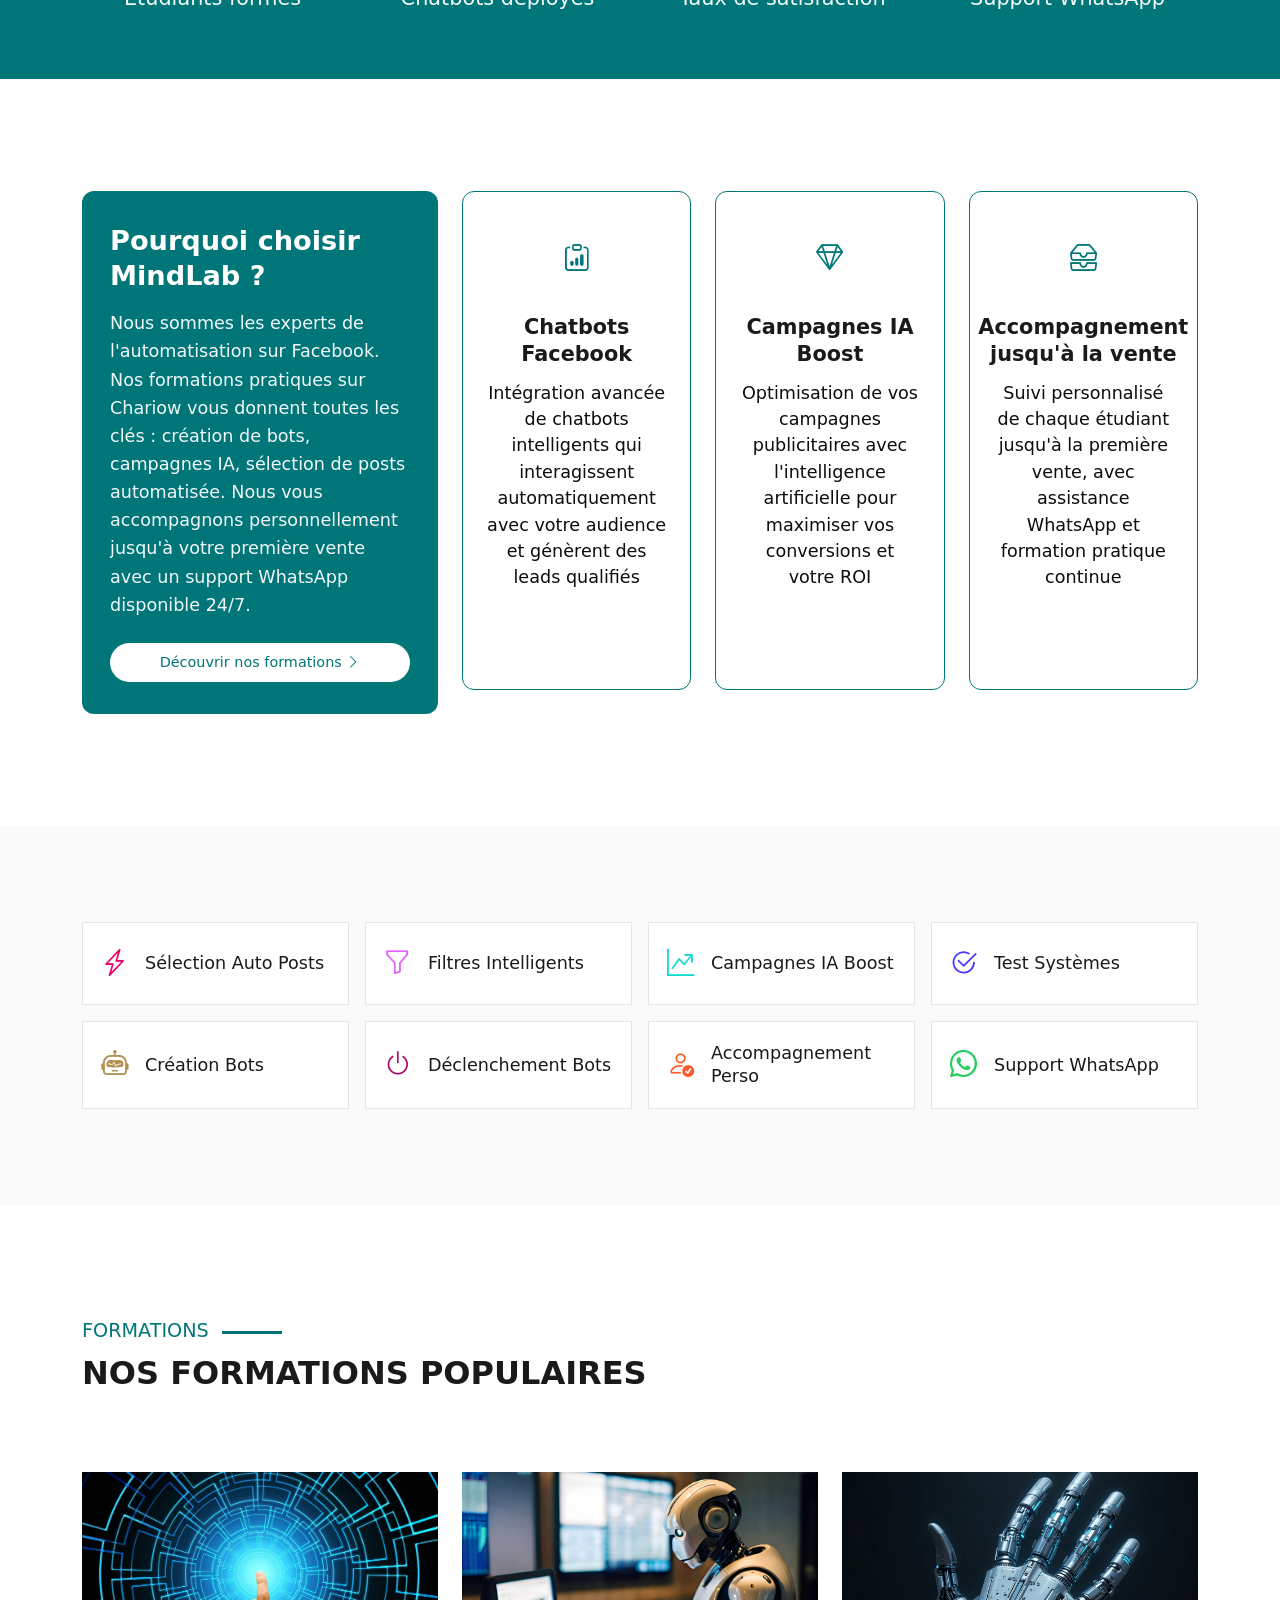
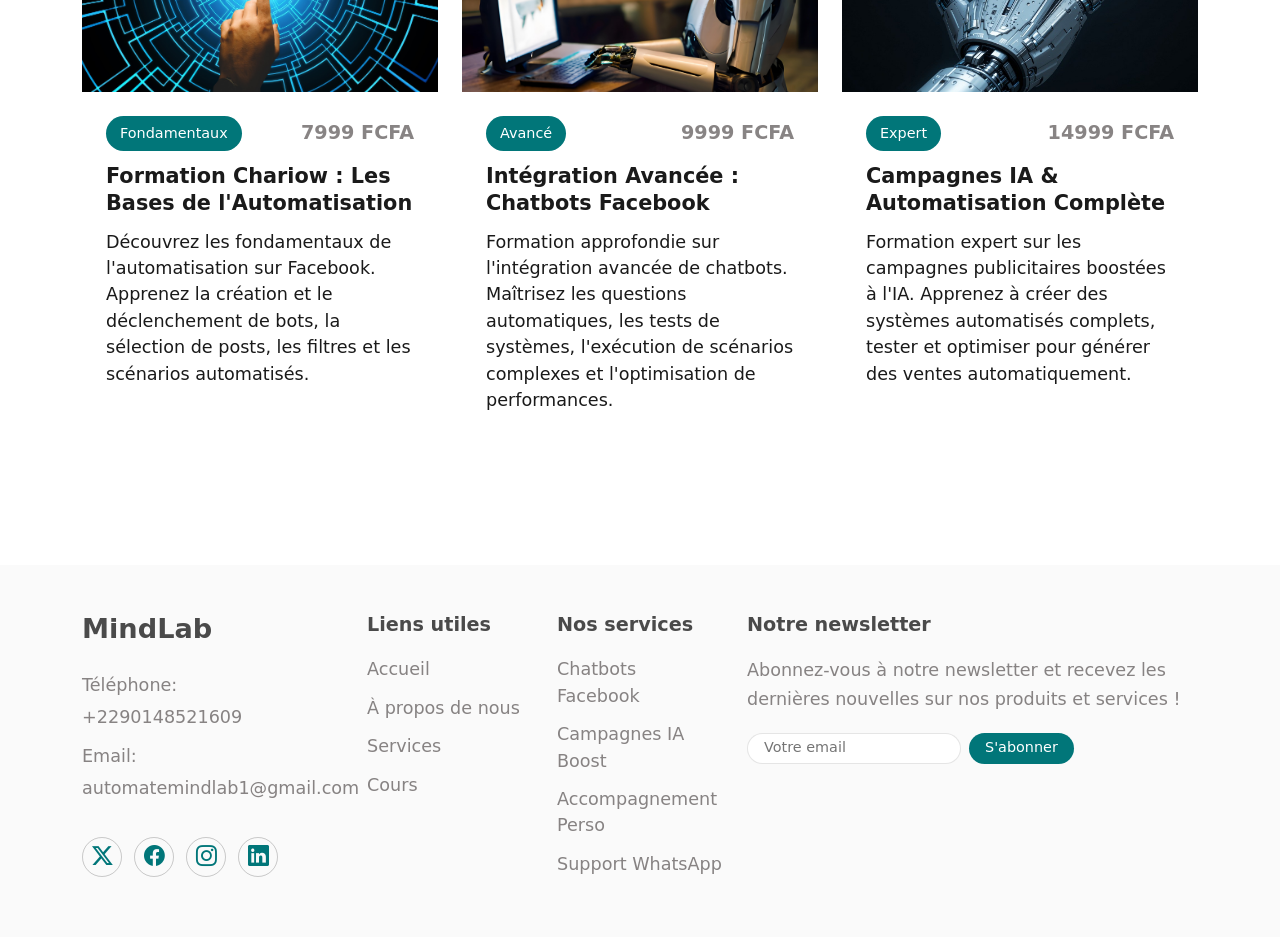
==== commit 56ec1141: "OK" ====
--- a/index.html
+++ b/index.html
@@ -395,7 +395,7 @@
           <h4 class="footer-brand">MindLab</h4>
           <div class="footer-contact">
             <p class="footer-phone">Téléphone: +2290148521609</p>
-            <p class="footer-email">Email: automatemindlab@gmail.com</p>
+            <p class="footer-email">Email: automatemindlab1@gmail.com</p>
           </div>
           <div class="footer-social">
             <a href="#" class="footer-social-icon" aria-label="Twitter">
--- a/assets/css/apropos.css
+++ b/assets/css/apropos.css
@@ -130,6 +130,11 @@
     box-shadow: 0 4px 12px rgba(0, 0, 0, 0.1);
     position: relative;
     z-index: 2;
+}
+
+.testimonial-icon {
+    font-size: 3rem;
+    color: var(--color-primary);
 }
 
 .testimonial-content {
